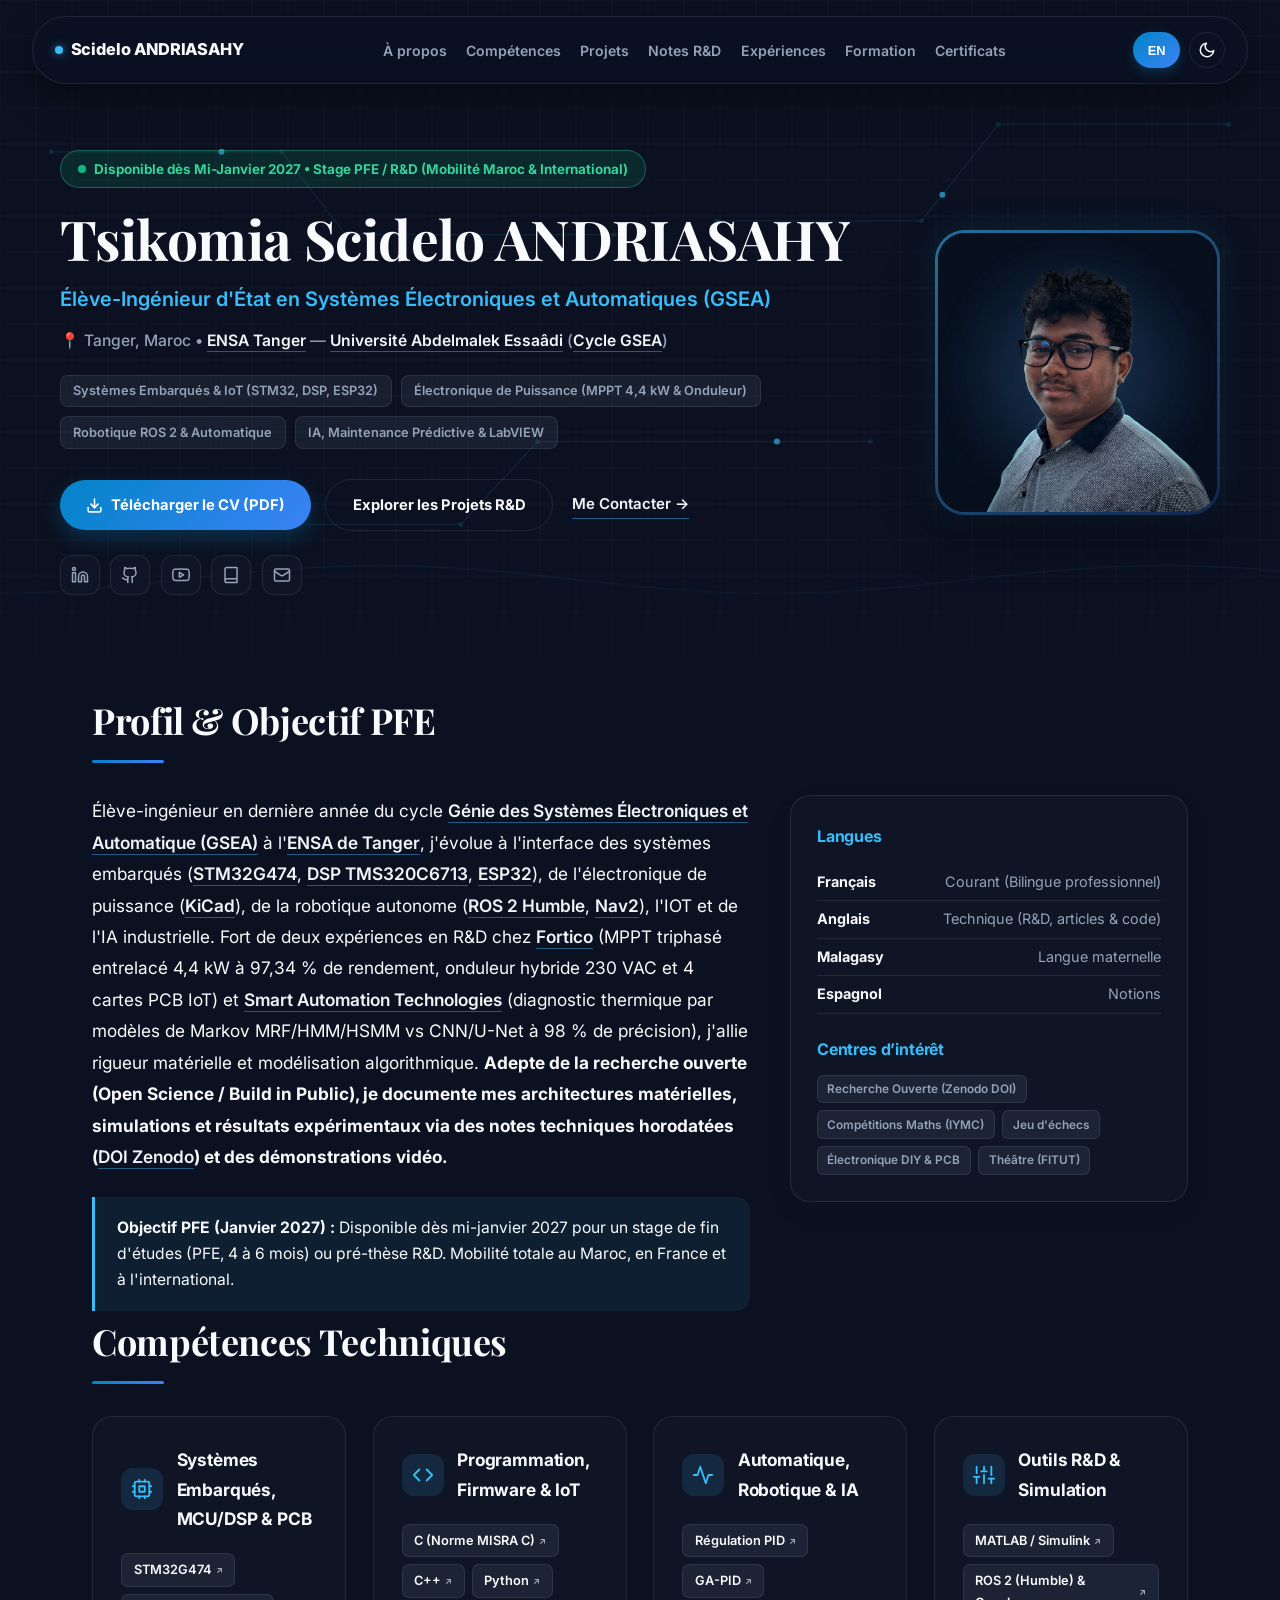
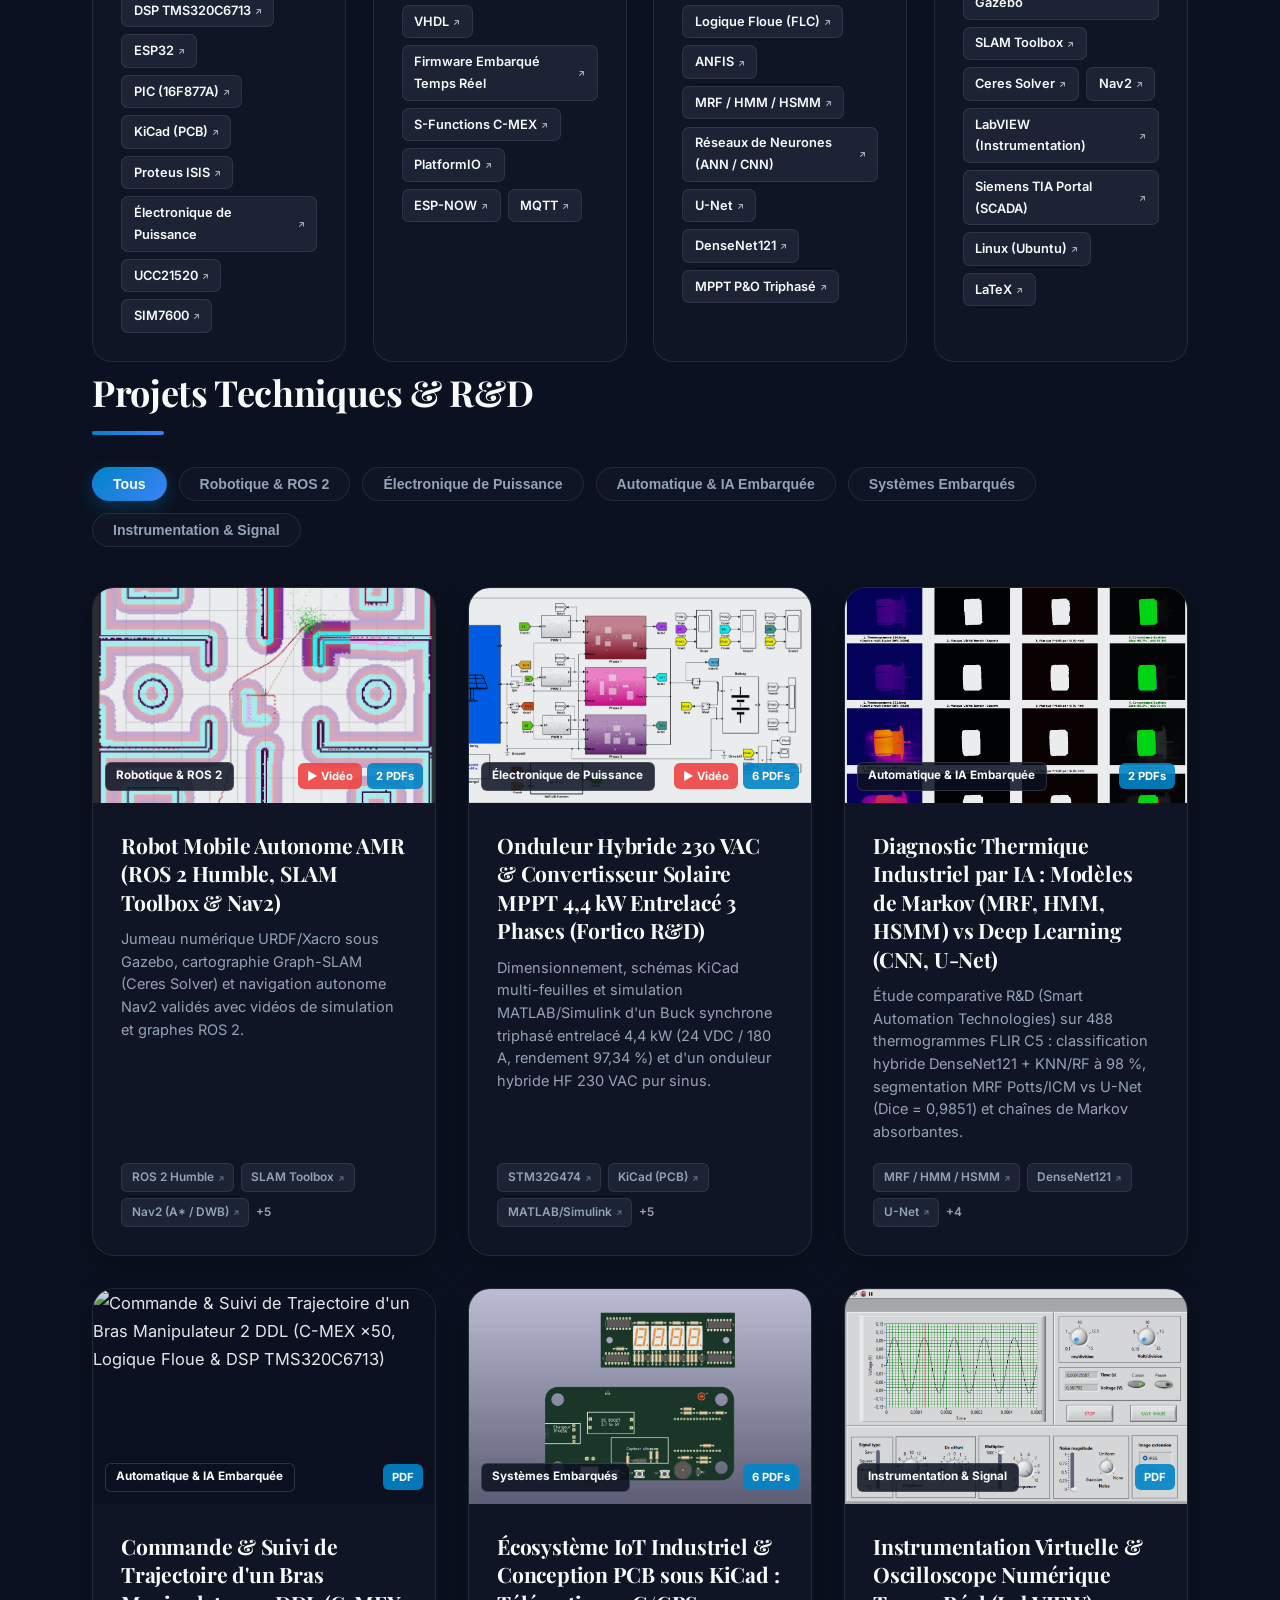
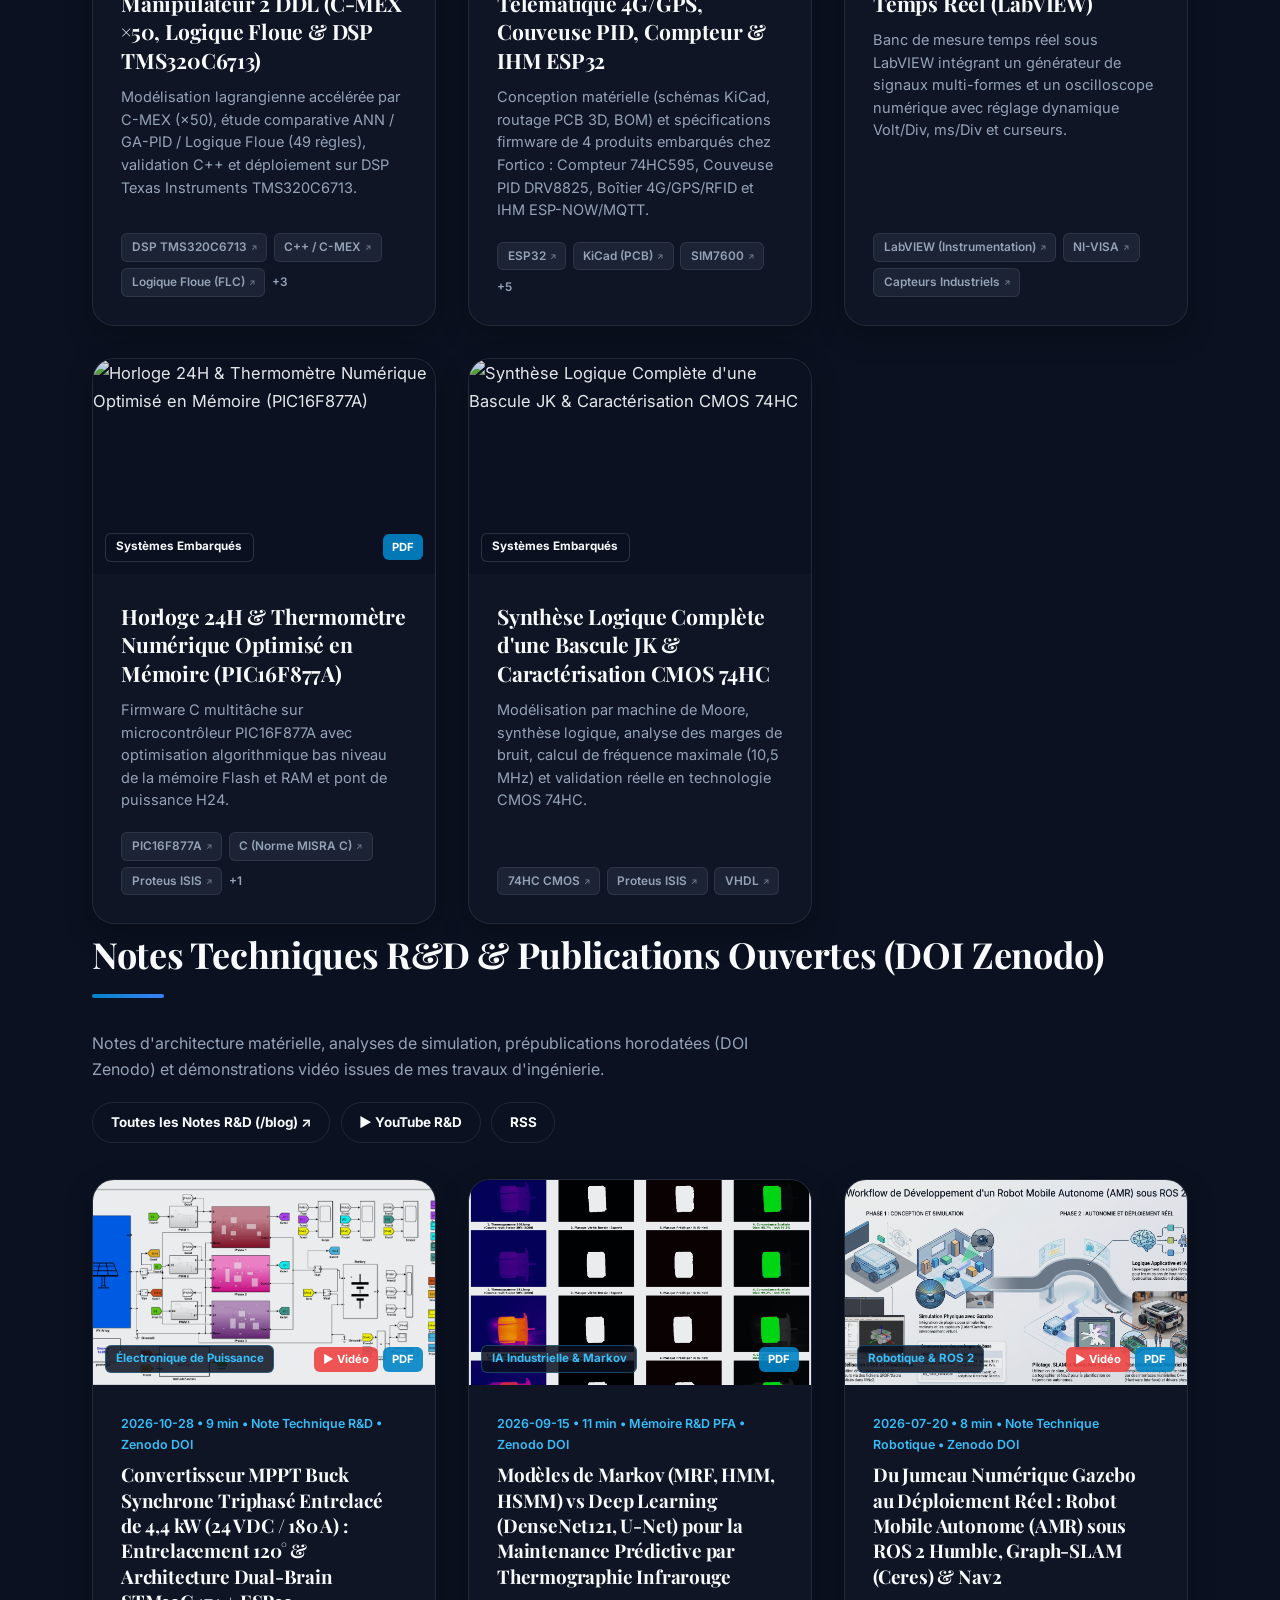
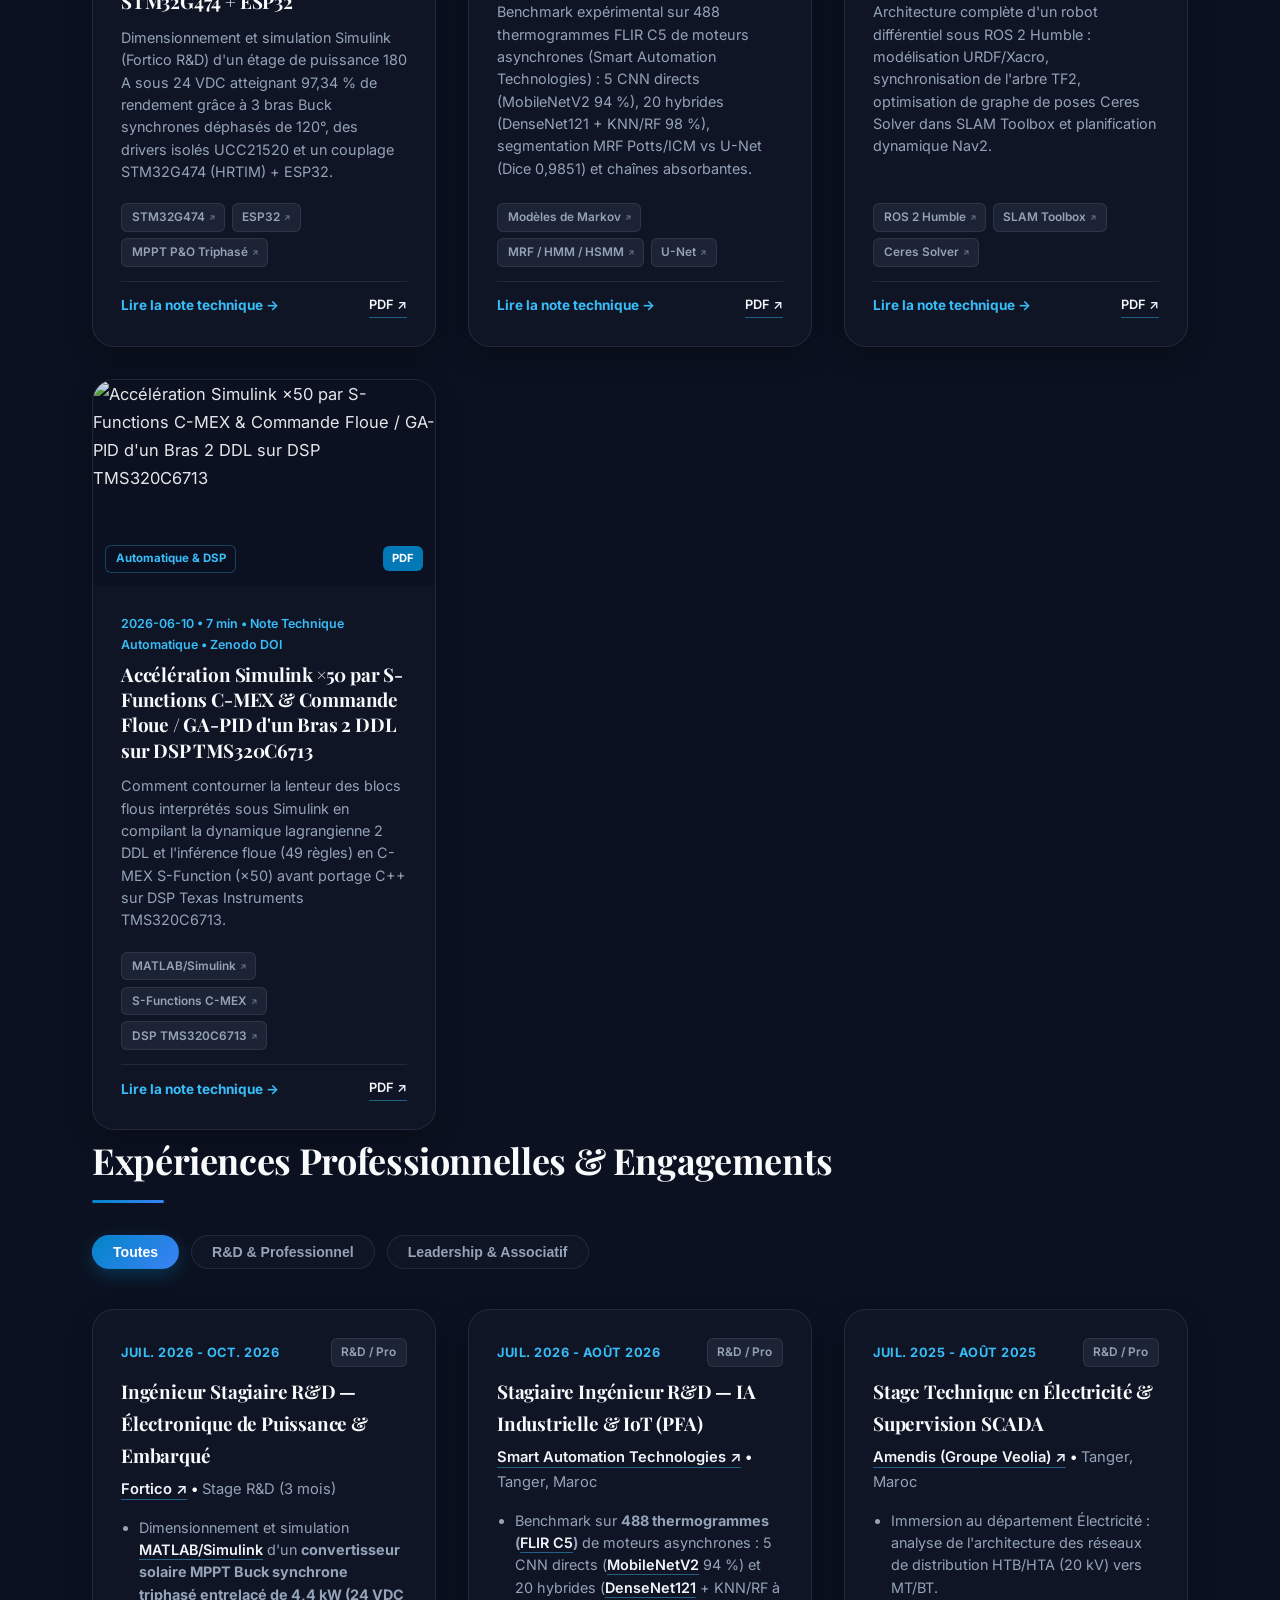
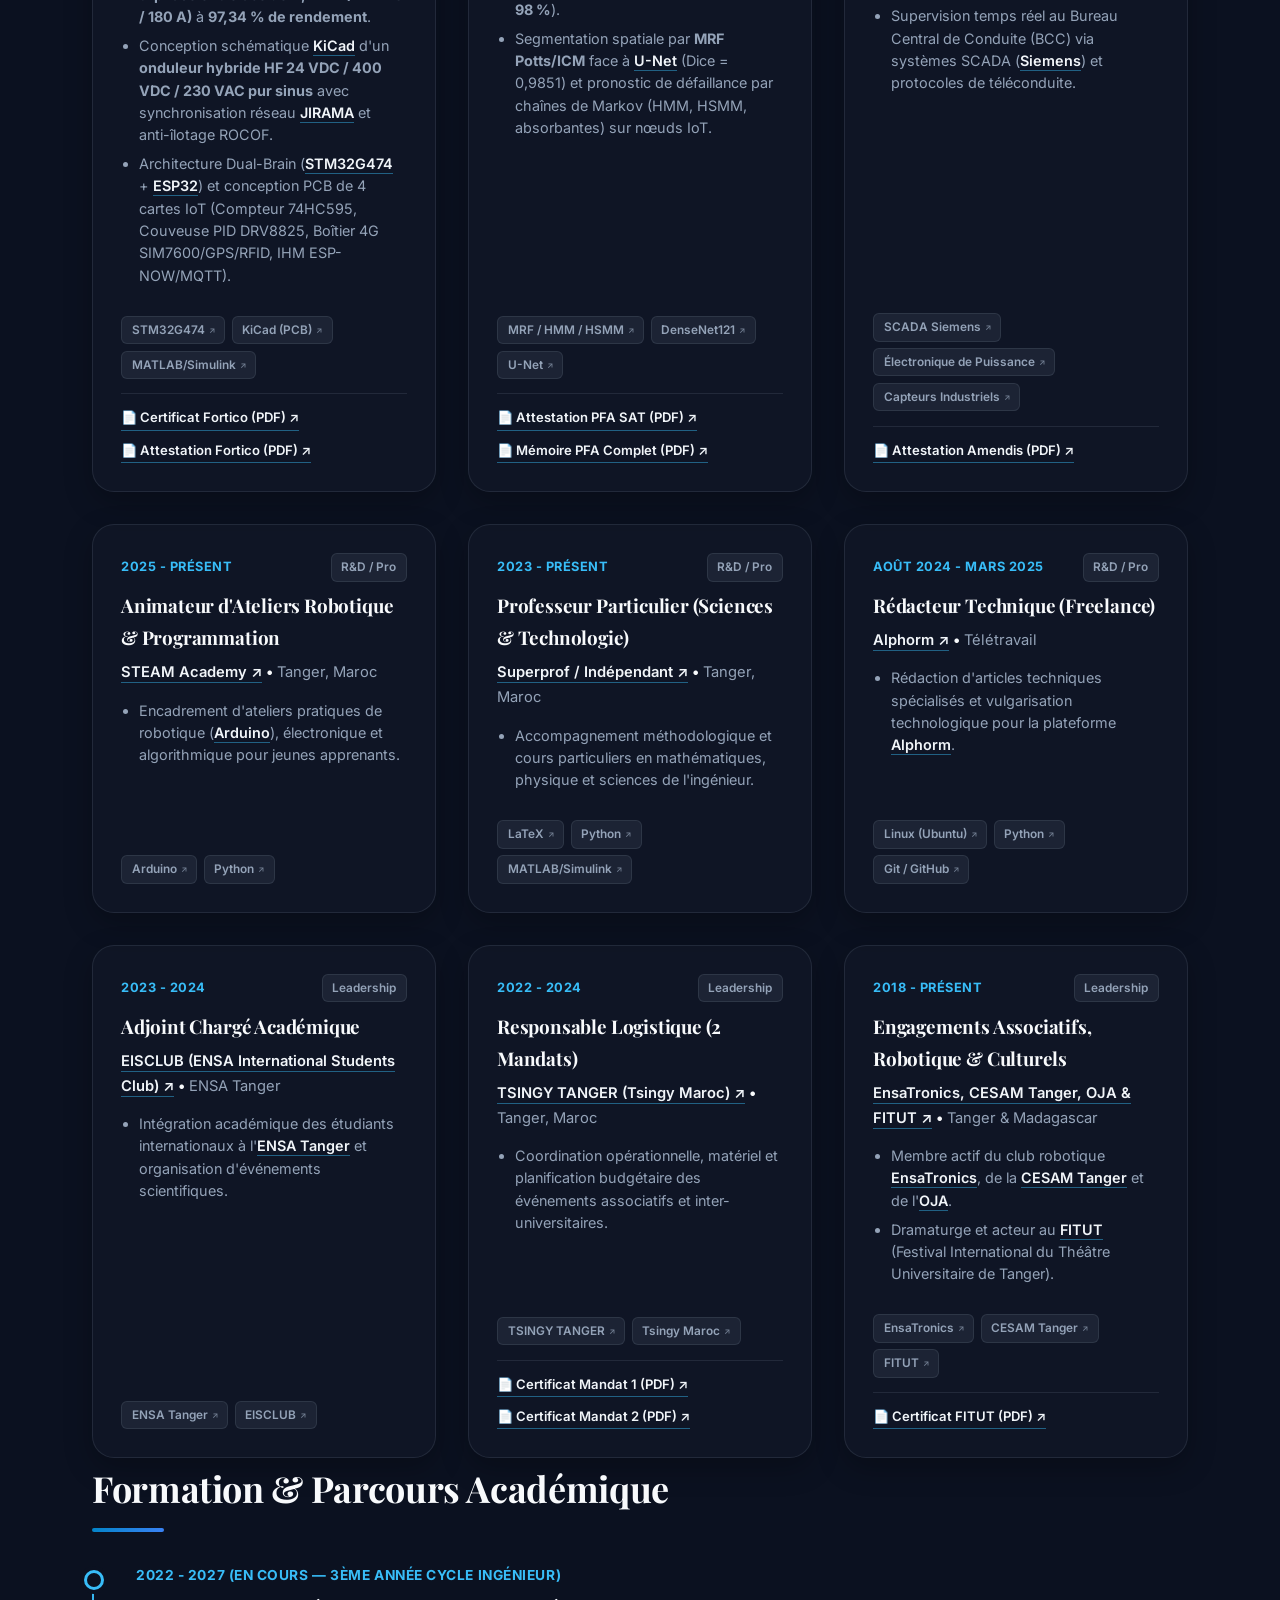
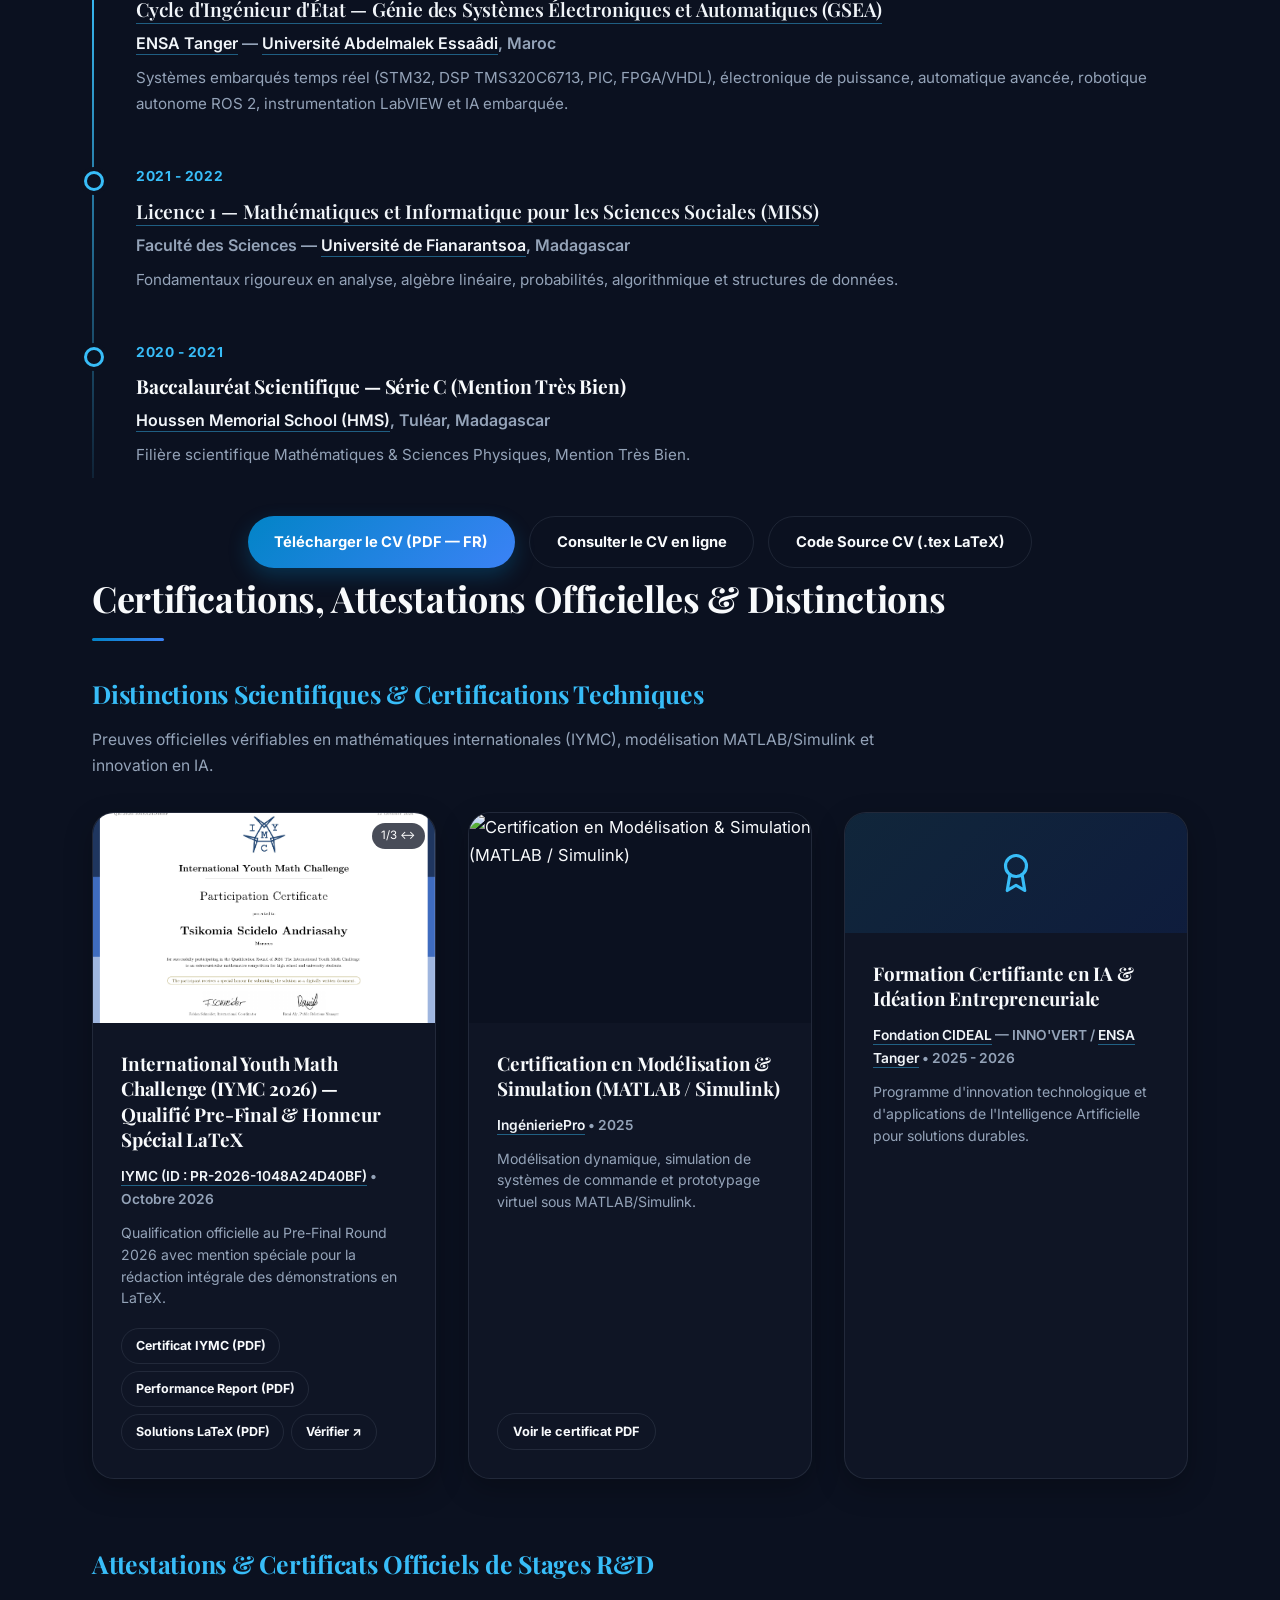
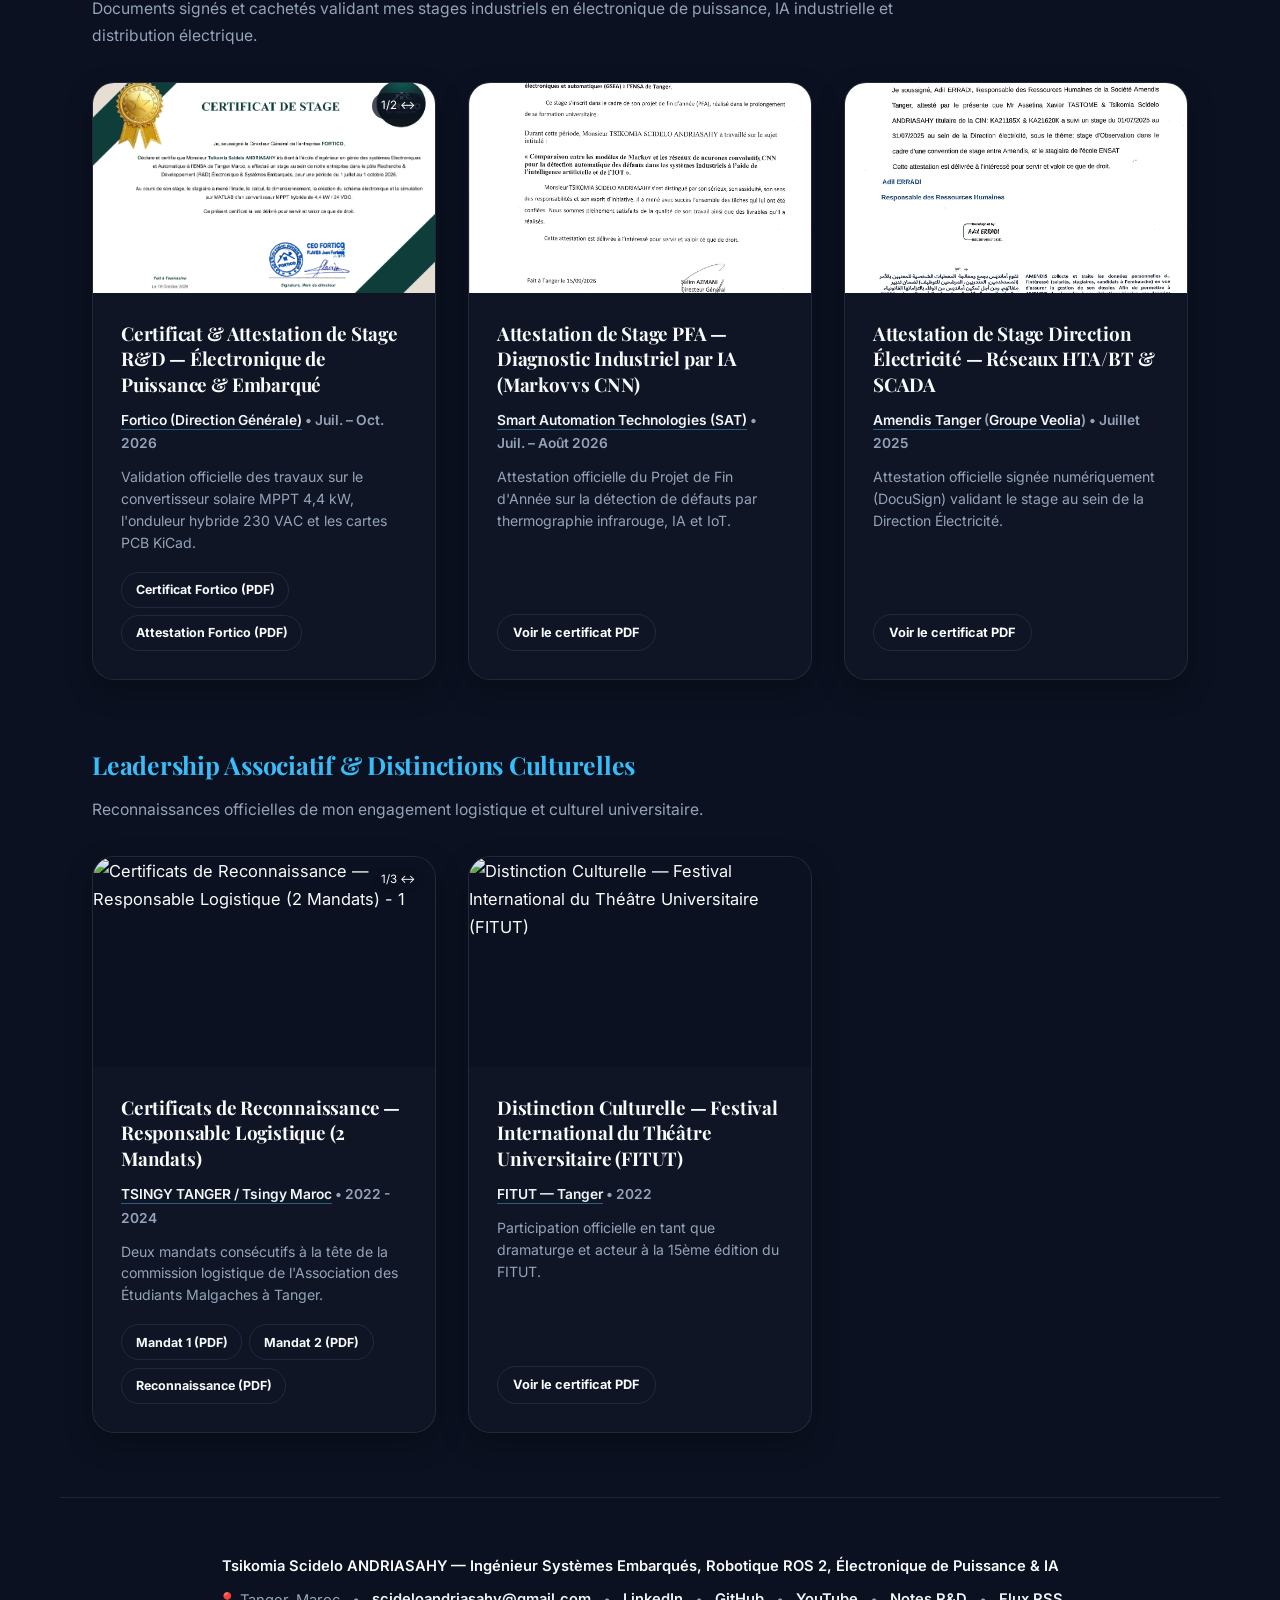
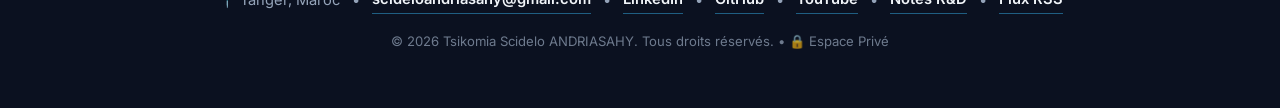
==== index.html @ e8873f8b "feat(analytics): integrate cookie-free Cloudflare Web Analytics on portfolio and /blog" ====
<!DOCTYPE html>
<html lang="fr" data-theme="dark">
<head>
    <meta charset="UTF-8">
    <meta name="viewport" content="width=device-width, initial-scale=1.0">
    <title>Tsikomia Scidelo ANDRIASAHY | Ingénieur Systèmes Embarqués, Robotique ROS 2 &amp; Électronique de Puissance</title>
    <meta name="description" content="Portfolio R&amp;D de Tsikomia Scidelo ANDRIASAHY, élève-ingénieur d'État GSEA (ENSA Tanger). Systèmes embarqués (STM32G474, DSP TMS320C6713, ESP32), convertisseur MPPT 4,4 kW &amp; onduleur hybride, robotique ROS 2 Humble, diagnostic thermique IA (Markov vs CNN) et conception PCB KiCad.">
    <meta name="author" content="Tsikomia Scidelo ANDRIASAHY">
    <meta name="robots" content="index, follow">
    <meta name="google-site-verification" content="4Z_cfuRWyp6oYU6obg6lGoiMHIKpEBH8_JR8VhZO7j8" />
    <link rel="canonical" href="https://scidelo-andriasahy.github.io/">
    <link rel="alternate" type="application/rss+xml" title="Tsikomia Scidelo ANDRIASAHY — Notes Techniques R&amp;D (RSS)" href="https://scidelo-andriasahy.github.io/feed.xml">

    <!-- Open Graph / LinkedIn -->
    <meta property="og:type" content="website">
    <meta property="og:url" content="https://scidelo-andriasahy.github.io/">
    <meta property="og:title" content="Tsikomia Scidelo ANDRIASAHY | Embedded Systems, ROS 2 Robotics &amp; Power Electronics">
    <meta property="og:description" content="State Engineering Student (ENSA Tangier — GSEA): STM32/DSP/ESP32, 4.4 kW MPPT &amp; Hybrid Inverter, ROS 2 Humble AMR, Thermal AI (Markov vs. CNN), and Open Science Technical Notes.">
    <meta property="og:image" content="https://scidelo-andriasahy.github.io/assets/images/portrait_studio_dark.png">

    <!-- Google Fonts -->
    <link rel="preconnect" href="https://fonts.googleapis.com">
    <link rel="preconnect" href="https://fonts.gstatic.com" crossorigin>
    <link href="https://fonts.googleapis.com/css2?family=Fira+Code:wght@400;500&family=Inter:wght@400;500;600;700;800&family=Playfair+Display:wght@700;800&display=swap" rel="stylesheet">

    <link rel="stylesheet" href="styles/main.css">

    <script type="application/ld+json">
    {
      "@context": "https://schema.org",
      "@type": "Person",
      "name": "Tsikomia Scidelo ANDRIASAHY",
      "jobTitle": "Ingénieur Systèmes Embarqués, Robotique ROS 2 & Électronique de Puissance",
      "url": "https://scidelo-andriasahy.github.io/",
      "image": "https://scidelo-andriasahy.github.io/assets/images/portrait_studio_dark.png",
      "email": "mailto:scideloandriasahy@gmail.com",
      "sameAs": [
        "https://www.linkedin.com/in/scidelo",
        "https://github.com/scidelo-andriasahy",
        "https://www.youtube.com/@ScideloEngineering"
      ]
    }
    </script>
</head>
<body>
    <header>
        <div class="container">
            <nav>
                <a href="#" class="logo"><span class="logo-dot"></span>Scidelo ANDRIASAHY</a>
                <ul class="nav-links">
                    <li><a href="#about" id="nav-about">À propos</a></li>
                    <li><a href="#skills" id="nav-skills">Compétences</a></li>
                    <li><a href="#projects" id="nav-projects">Projets</a></li>
                    <li><a href="#blog" id="nav-blog">Notes R&amp;D</a></li>
                    <li><a href="#experience" id="nav-experience">Expériences</a></li>
                    <li><a href="#cv" id="nav-cv">Formation</a></li>
                    <li><a href="#certificates" id="nav-certificates">Certificats</a></li>
                </ul>
                <div class="nav-actions">
                    <button id="lang-toggle" class="lang-toggle" aria-label="Switch language">EN</button>
                    <button id="theme-toggle" class="theme-toggle" aria-label="Toggle theme">
                        <svg width="18" height="18" viewBox="0 0 24 24" fill="none" stroke="currentColor" stroke-width="2" stroke-linecap="round" stroke-linejoin="round"><path d="M21 12.79A9 9 0 1 1 11.21 3 7 7 0 0 0 21 12.79z"></path></svg>
                    </button>
                    <button id="mobile-menu-btn" class="mobile-menu-btn" aria-label="Toggle menu" style="display: none;">
                        <svg width="20" height="20" viewBox="0 0 24 24" fill="none" stroke="currentColor" stroke-width="2" stroke-linecap="round" stroke-linejoin="round"><line x1="3" y1="12" x2="21" y2="12"/><line x1="3" y1="6" x2="21" y2="6"/><line x1="3" y1="18" x2="21" y2="18"/></svg>
                    </button>
                </div>
            </nav>
        </div>
    </header>

    <main>
        <!-- Hero avec animation vectorielle légère (Grille PCB + Traces Cyan + Onde PWM) fondue vers #0B1120 -->
        <div class="hero-wrapper">
            <canvas id="hero-canvas" aria-hidden="true"></canvas>
            <section id="hero" class="container hero fade-in visible">
                <div class="hero-content" id="hero-content"></div>
                <div class="hero-image" id="hero-image">
                    <img src="assets/images/portrait_studio_dark.png" alt="Tsikomia Scidelo ANDRIASAHY — Portrait Studio">
                </div>
            </section>
        </div>

        <section id="about" class="container fade-in visible">
            <h2 class="section-title">Profil &amp; Objectif PFE</h2>
            <div id="about-text"></div>
        </section>

        <section id="skills" class="container fade-in visible">
            <h2 class="section-title">Compétences Techniques</h2>
            <div class="skills-grid" id="skills-grid"></div>
        </section>

        <section id="projects" class="container fade-in visible">
            <h2 class="section-title">Projets Techniques &amp; R&amp;D</h2>
            <div class="filter-bar" id="category-filters"></div>
            <div class="grid" id="projects-grid"></div>
        </section>

        <section id="blog" class="container fade-in visible">
            <h2 class="section-title">Notes Techniques R&amp;D &amp; Publications Ouvertes (DOI Zenodo)</h2>
            <div id="blog-intro"></div>
            <div class="grid" id="blog-grid"></div>
        </section>

        <section id="experience" class="container fade-in visible">
            <h2 class="section-title">Expériences Professionnelles &amp; Engagements</h2>
            <div class="filter-bar" id="experience-filters"></div>
            <div class="grid" id="experience-timeline"></div>
        </section>

        <section id="cv" class="container fade-in visible">
            <h2 class="section-title">Formation &amp; Parcours Académique</h2>
            <div class="timeline" id="education-timeline"></div>
            <div style="margin-top: 2.75rem; text-align: center; display: flex; justify-content: center; gap: 0.9rem; flex-wrap: wrap;">
                <a href="assets/pdfs/CV_ANDRIASAHY_Tsikomia_Scidelo.pdf" class="btn" download id="download-cv-btn">Télécharger le CV (PDF — FR)</a>
                <a href="assets/pdfs/CV_ANDRIASAHY_Tsikomia_Scidelo.pdf" class="btn btn-outline" target="_blank" id="view-cv-btn">Consulter le CV en ligne</a>
                <a href="assets/pdfs/CV_ANDRIASAHY_Tsikomia_Scidelo.tex" class="btn btn-outline" download id="download-tex-btn">Code Source CV (.tex LaTeX)</a>
            </div>
        </section>

        <section id="certificates" class="container fade-in visible">
            <h2 class="section-title">Certifications, Attestations Officielles &amp; Distinctions</h2>
            <div id="certificates-content"></div>
        </section>
    </main>

    <footer id="site-footer" class="container" style="padding: 3.5rem 2rem; border-top: 1px solid var(--border-color); text-align: center; color: var(--text-muted); font-size: 0.92rem;"></footer>

    <div id="project-modal" class="modal" style="display:none; position: fixed; inset:0; z-index: 2000;">
        <div id="modal-scroll-area" style="position: absolute; inset:0; background: rgba(0,0,0,0.82); backdrop-filter: blur(6px); overflow-y: auto; padding: 2rem; cursor: pointer;">
            <div class="modal-content container" style="background: var(--bg-color); border-radius: 20px; padding: 3rem; margin-top: 4vh; margin-bottom: 4vh; min-height: 80vh; position: relative; cursor: default; border: 1px solid var(--border-color);">
                <div id="modal-body"></div>
            </div>
        </div>
        <button id="close-modal" class="close-modal-fixed" aria-label="Fermer">&times;</button>
    </div>

    <button id="back-to-top" class="back-to-top" aria-label="Retour en haut">
        <svg width="22" height="22" viewBox="0 0 24 24" fill="none" stroke="currentColor" stroke-width="2" stroke-linecap="round" stroke-linejoin="round"><path d="m18 15-6-6-6 6"/></svg>
    </button>

    <div id="lightbox" class="lightbox" style="display:none;">
        <span class="close-lightbox">&times;</span>
        <button id="lightbox-prev" class="lightbox-nav" style="display:none;">&#10094;</button>
        <button id="lightbox-next" class="lightbox-nav" style="display:none;">&#10095;</button>
        <div style="position: absolute; bottom: 2rem; display: flex; justify-content: center; width: 100%; z-index: 10001;" id="lightbox-actions"></div>
        <img id="lightbox-img" src="" alt="Aperçu agrandi">
    </div>

    <script src="data/content.js"></script>
    <script src="scripts/app.js"></script>
    <!-- Cloudflare Web Analytics --><script type='module' src='https://static.cloudflareinsights.com/beacon.min.js' data-cf-beacon='{"token": "c7e51db804874defb2791c7cca849aa8"}'></script><!-- End Cloudflare Web Analytics -->
</body>
</html>
---- styles/main.css ----
:root {
    --bg-color: #f8fafc;
    --surface-bg: #ffffff;
    --text-color: #0f172a;
    --text-muted: #475569;
    --accent-color: #0284c7;
    --accent-cyan: #0ea5e9;
    --accent-gradient: linear-gradient(135deg, #0284c7 0%, #2563eb 100%);
    --border-color: rgba(15, 23, 42, 0.09);
    --card-bg: rgba(255, 255, 255, 0.88);
    --nav-bg: rgba(248, 250, 252, 0.88);
    --transition: all 0.3s cubic-bezier(0.16, 1, 0.3, 1);
}

[data-theme="dark"] {
    --bg-color: #0B1120;
    --surface-bg: #111827;
    --text-color: #f8fafc;
    --text-muted: #94a3b8;
    --accent-color: #38bdf8;
    --accent-cyan: #38bdf8;
    --accent-gradient: linear-gradient(135deg, #0284c7 0%, #3b82f6 100%);
    --border-color: rgba(148, 163, 184, 0.14);
    --card-bg: rgba(17, 24, 39, 0.78);
    --nav-bg: rgba(11, 17, 32, 0.86);
}

* {
    margin: 0;
    padding: 0;
    box-sizing: border-box;
}

html {
    scroll-behavior: smooth;
}

body {
    font-family: 'Inter', system-ui, -apple-system, sans-serif;
    background-color: var(--bg-color);
    color: var(--text-color);
    line-height: 1.7;
    font-size: 1.03rem;
    transition: background-color 0.4s ease, color 0.4s ease;
    overflow-x: hidden;
    position: relative;
    min-height: 100vh;
}

h1, h2, h3, h4 {
    font-family: 'Playfair Display', serif;
    font-weight: 700;
    letter-spacing: -0.01em;
}

.container {
    max-width: 1160px;
    margin: 0 auto;
    padding: 0 2rem;
}

/* Header & Nav (Floating Pill — Zero Text Collision & Zero Right Clipping) */
header {
    position: fixed;
    top: 1rem;
    left: 50%;
    transform: translateX(-50%);
    width: min(95%, 1220px);
    z-index: 1000;
    background-color: var(--nav-bg);
    backdrop-filter: blur(16px) saturate(180%);
    -webkit-backdrop-filter: blur(16px) saturate(180%);
    border: 1px solid var(--border-color);
    border-radius: 50px;
    box-shadow: 0 10px 30px rgba(0, 0, 0, 0.06);
    transition: var(--transition);
}

[data-theme="dark"] header {
    box-shadow: 0 15px 35px rgba(0, 0, 0, 0.4);
}

header .container {
    max-width: none;
    padding: 0;
    width: 100%;
}

nav {
    display: flex;
    justify-content: space-between;
    align-items: center;
    gap: 1.5rem;
    height: 66px;
    padding: 0 1.4rem;
}

.logo {
    font-size: 1.02rem;
    font-weight: 800;
    color: var(--text-color);
    text-decoration: none;
    letter-spacing: -0.01em;
    white-space: nowrap;
    flex-shrink: 0;
    margin-right: 0.75rem;
    display: inline-flex;
    align-items: center;
    gap: 0.45rem;
}

.logo-dot {
    width: 8px;
    height: 8px;
    border-radius: 50%;
    background: var(--accent-cyan);
    box-shadow: 0 0 10px rgba(56, 189, 248, 0.7);
    flex-shrink: 0;
}

.nav-links {
    display: flex;
    align-items: center;
    gap: 1.2rem;
    list-style: none;
    margin: 0;
    flex-shrink: 1;
}

.nav-links a {
    text-decoration: none;
    color: var(--text-muted);
    font-weight: 600;
    font-size: 0.88rem;
    position: relative;
    transition: var(--transition);
    padding: 0.4rem 0;
    white-space: nowrap;
}

.nav-links a::after {
    content: '';
    position: absolute;
    bottom: 0;
    left: 0;
    width: 0;
    height: 2px;
    background: var(--accent-cyan);
    transition: var(--transition);
    border-radius: 2px;
}

.nav-links a:hover {
    color: var(--text-color);
}

.nav-links a:hover::after {
    width: 100%;
}

.nav-actions {
    display: flex;
    align-items: center;
    gap: 0.55rem;
    flex-shrink: 0;
}

.lang-toggle {
    background: var(--accent-gradient);
    border: none;
    padding: 0.35rem 0.9rem;
    border-radius: 50px;
    cursor: pointer;
    color: white;
    font-weight: 800;
    font-size: 0.8rem;
    transition: var(--transition);
    height: 36px;
    display: flex;
    align-items: center;
    justify-content: center;
    box-shadow: 0 4px 12px rgba(2, 132, 199, 0.28);
}

.lang-toggle:hover {
    transform: translateY(-2px);
    box-shadow: 0 6px 18px rgba(56, 189, 248, 0.4);
}

.theme-toggle {
    background: transparent;
    border: 1px solid var(--border-color);
    cursor: pointer;
    color: var(--text-color);
    width: 36px;
    height: 36px;
    border-radius: 50%;
    display: flex;
    align-items: center;
    justify-content: center;
    transition: var(--transition);
}

.theme-toggle:hover {
    transform: rotate(15deg) scale(1.08);
    border-color: var(--accent-cyan);
    color: var(--accent-cyan);
}

/* Hero Wrapper with Featherweight PCB / Signal Canvas (Strictly scoped to Hero & Fading to #0B1120) */
.hero-wrapper {
    position: relative;
    width: 100%;
    overflow: hidden;
}

#hero-canvas {
    position: absolute;
    inset: 0;
    width: 100%;
    height: 100%;
    pointer-events: none;
    z-index: 0;
}

.hero-wrapper::after {
    content: '';
    position: absolute;
    left: 0;
    right: 0;
    bottom: 0;
    height: 150px;
    background: linear-gradient(to bottom, transparent 0%, var(--bg-color) 100%);
    pointer-events: none;
    z-index: 1;
}

@media (prefers-reduced-motion: reduce) {
    #hero-canvas {
        display: none !important;
    }
}

/* Hero Section */
.hero {
    position: relative;
    z-index: 2;
    padding: 150px 0 95px;
    display: flex;
    align-items: center;
    gap: 3.5rem;
}

.hero-content {
    flex: 1.35;
}

.hero-image {
    width: 285px;
    height: 285px;
    border-radius: 30px;
    background: linear-gradient(145deg, rgba(56, 189, 248, 0.55), rgba(37, 99, 235, 0.25));
    padding: 3px;
    box-shadow: 0 24px 48px rgba(0, 0, 0, 0.35), 0 0 36px rgba(56, 189, 248, 0.12);
    flex-shrink: 0;
}

.hero-image img {
    width: 100%;
    height: 100%;
    object-fit: cover;
    object-position: top center;
    border-radius: 27px;
    cursor: zoom-in;
    display: block;
    background: #0B1120;
    transition: var(--transition);
}

.hero-image img:hover {
    transform: scale(1.025);
}

.availability-pill {
    display: inline-flex;
    align-items: center;
    gap: 0.5rem;
    padding: 0.42rem 1.05rem;
    margin-bottom: 1.25rem;
    border-radius: 50px;
    font-size: 0.84rem;
    font-weight: 700;
    background: rgba(16, 185, 129, 0.12);
    color: #059669;
    border: 1px solid rgba(16, 185, 129, 0.35);
}

[data-theme="dark"] .availability-pill {
    background: rgba(16, 185, 129, 0.14);
    color: #34d399;
    border-color: rgba(52, 211, 153, 0.35);
}

.hero h1 {
    font-size: clamp(2.25rem, 4.3vw, 3.45rem);
    line-height: 1.12;
    margin-bottom: 0.75rem;
}

.hero .tagline {
    font-size: 1.25rem;
    color: var(--accent-cyan);
    margin-bottom: 0.75rem;
    font-weight: 600;
    font-family: 'Inter', sans-serif;
}

.hero-meta {
    color: var(--text-muted);
    font-size: 0.98rem;
    font-weight: 500;
    margin-bottom: 1.25rem;
}

.hero-domains {
    display: flex;
    flex-wrap: wrap;
    gap: 0.55rem;
    margin-bottom: 1.9rem;
}

.domain-chip {
    font-size: 0.8rem;
    font-weight: 600;
    color: var(--text-muted);
    padding: 0.28rem 0.78rem;
    border-radius: 8px;
    background: rgba(148, 163, 184, 0.1);
    border: 1px solid var(--border-color);
}

.hero-cta-row {
    display: flex;
    align-items: center;
    gap: 0.9rem;
    flex-wrap: wrap;
    margin-bottom: 1.5rem;
}

.hero-socials {
    display: flex;
    align-items: center;
    gap: 0.65rem;
    flex-wrap: wrap;
}

.social-icon-btn {
    width: 40px;
    height: 40px;
    border-radius: 12px;
    border: 1px solid var(--border-color);
    background: var(--card-bg);
    color: var(--text-muted);
    display: inline-flex;
    align-items: center;
    justify-content: center;
    text-decoration: none;
    transition: var(--transition);
}

.social-icon-btn:hover {
    color: var(--accent-cyan);
    border-color: var(--accent-cyan);
    transform: translateY(-2px);
    box-shadow: 0 6px 16px rgba(56, 189, 248, 0.18);
}

/* Badges & Subtle Tags (Clean, Low Visual Noise) */
.badge {
    padding: 0.3rem 0.8rem;
    background: rgba(148, 163, 184, 0.1);
    border: 1px solid var(--border-color);
    border-radius: 8px;
    font-size: 0.78rem;
    color: var(--text-muted);
    font-weight: 600;
    transition: var(--transition);
}

.badge:hover {
    border-color: var(--accent-cyan);
    color: var(--accent-cyan);
}

/* About Section Layout */
.about-grid {
    display: grid;
    grid-template-columns: 1.65fr 1fr;
    gap: 2.5rem;
    align-items: start;
}

.pfe-callout {
    background: rgba(56, 189, 248, 0.08);
    border-left: 3px solid var(--accent-cyan);
    padding: 1.15rem 1.4rem;
    border-radius: 0 14px 14px 0;
    font-size: 0.98rem;
    color: var(--text-color);
    line-height: 1.65;
}

.about-side-card {
    background: var(--card-bg);
    border: 1px solid var(--border-color);
    border-radius: 20px;
    padding: 1.65rem;
    box-shadow: 0 10px 30px rgba(0, 0, 0, 0.04);
}

/* Technical Skills Grid */
.skills-grid {
    display: grid;
    grid-template-columns: repeat(auto-fit, minmax(250px, 1fr));
    gap: 1.65rem;
}

.skill-card {
    background: var(--card-bg);
    border: 1px solid var(--border-color);
    border-radius: 20px;
    padding: 1.75rem;
    transition: var(--transition);
}

.skill-card:hover {
    transform: translateY(-4px);
    border-color: rgba(56, 189, 248, 0.35);
}

.skill-card-header {
    display: flex;
    align-items: center;
    gap: 0.85rem;
    margin-bottom: 1.25rem;
}

.skill-card-header h3 {
    font-size: 1.08rem;
    font-family: 'Inter', sans-serif;
    font-weight: 700;
}

.skill-icon {
    width: 42px;
    height: 42px;
    border-radius: 12px;
    background: rgba(56, 189, 248, 0.12);
    color: var(--accent-cyan);
    display: flex;
    align-items: center;
    justify-content: center;
    flex-shrink: 0;
}

.skill-tags {
    display: flex;
    flex-wrap: wrap;
    gap: 0.45rem;
}

.skill-pill {
    padding: 0.3rem 0.72rem;
    border-radius: 7px;
    font-size: 0.8rem;
    font-weight: 600;
    background: rgba(148, 163, 184, 0.1);
    color: var(--text-color);
    border: 1px solid var(--border-color);
    transition: var(--transition);
}

.skill-pill:hover {
    background: rgba(56, 189, 248, 0.12);
    border-color: var(--accent-cyan);
    color: var(--accent-cyan);
}

/* Filter Bar */
.filter-bar {
    display: flex;
    gap: 0.75rem;
    margin-bottom: 2.5rem;
    flex-wrap: wrap;
}

.filter-btn {
    background: var(--card-bg);
    border: 1px solid var(--border-color);
    padding: 0.5rem 1.25rem;
    border-radius: 50px;
    cursor: pointer;
    color: var(--text-muted);
    font-weight: 600;
    font-size: 0.88rem;
    transition: var(--transition);
}

.filter-btn:hover {
    border-color: var(--accent-cyan);
    color: var(--text-color);
}

.filter-btn.active {
    background: var(--accent-gradient);
    color: white;
    border-color: transparent;
    box-shadow: 0 6px 18px rgba(2, 132, 199, 0.3);
}

/* Sections */
section {
    padding: 85px 0;
}

.section-title {
    font-size: 2.25rem;
    margin-bottom: 2.75rem;
    position: relative;
    display: inline-block;
}

.section-title::after {
    content: '';
    position: absolute;
    bottom: -12px;
    left: 0;
    width: 72px;
    height: 3.5px;
    background: var(--accent-gradient);
    border-radius: 2px;
}

/* Grid & Cards */
.grid {
    display: grid;
    grid-template-columns: repeat(auto-fill, minmax(330px, 1fr));
    gap: 2rem;
}

.card {
    background: var(--card-bg);
    border: 1px solid var(--border-color);
    border-radius: 22px;
    overflow: hidden;
    transition: var(--transition);
    cursor: pointer;
    display: flex;
    flex-direction: column;
    box-shadow: 0 8px 24px rgba(0, 0, 0, 0.04);
}

.card:hover {
    transform: translateY(-6px);
    box-shadow: 0 22px 44px rgba(0, 0, 0, 0.14);
    border-color: rgba(56, 189, 248, 0.35);
}

.card:hover img {
    transform: scale(1.03);
}

[data-theme="dark"] .card {
    box-shadow: 0 10px 28px rgba(0, 0, 0, 0.25);
}

[data-theme="dark"] .card:hover {
    box-shadow: 0 24px 48px rgba(0, 0, 0, 0.45);
    border-color: rgba(56, 189, 248, 0.38);
}

.card-content {
    padding: 1.75rem;
    flex: 1;
}

.card-title {
    font-size: 1.32rem;
    margin-bottom: 0.75rem;
    line-height: 1.35;
}

.tag {
    font-size: 0.74rem;
    color: var(--text-muted);
    background: rgba(148, 163, 184, 0.1);
    border: 1px solid var(--border-color);
    padding: 0.2rem 0.6rem;
    border-radius: 6px;
    font-weight: 600;
    transition: var(--transition);
}

.tag:hover {
    color: var(--accent-cyan);
    border-color: var(--accent-cyan);
    background: rgba(56, 189, 248, 0.1);
}

/* Gallery Figure Captions */
.gallery-figure {
    background: var(--surface-bg);
    border: 1px solid var(--border-color);
    border-radius: 14px;
    overflow: hidden;
    display: flex;
    flex-direction: column;
}

.gallery-figure img {
    width: 100%;
    height: 185px;
    object-fit: cover;
    background: #0B1120;
    cursor: zoom-in;
}

.gallery-caption {
    padding: 0.65rem 0.85rem;
    font-size: 0.8rem;
    color: var(--text-muted);
    line-height: 1.4;
    border-top: 1px solid var(--border-color);
}

/* Timeline */
.timeline {
    position: relative;
    padding-left: 2.75rem;
}

.timeline::before {
    content: '';
    position: absolute;
    left: 0;
    top: 10px;
    height: 100%;
    width: 2px;
    background: linear-gradient(to bottom, var(--accent-cyan), rgba(56, 189, 248, 0.1));
}

.timeline-item {
    position: relative;
    margin-bottom: 3rem;
}

.timeline-item::after {
    content: '';
    position: absolute;
    left: -3.28rem;
    top: 6px;
    width: 14px;
    height: 14px;
    border-radius: 50%;
    background: var(--bg-color);
    border: 3.5px solid var(--accent-cyan);
    box-shadow: 0 0 0 4px var(--bg-color);
}

.timeline-date {
    font-size: 0.86rem;
    color: var(--accent-cyan);
    font-weight: 700;
    margin-bottom: 0.4rem;
    letter-spacing: 0.04em;
    text-transform: uppercase;
}

/* Utilities & Buttons */
.fade-in {
    opacity: 1;
    transform: translateY(0);
    transition: opacity 0.6s ease, transform 0.6s ease;
}

.btn {
    display: inline-flex;
    align-items: center;
    gap: 0.45rem;
    padding: 0.78rem 1.65rem;
    background: var(--accent-gradient);
    color: white;
    text-decoration: none;
    border-radius: 50px;
    font-weight: 700;
    font-size: 0.92rem;
    transition: var(--transition);
    border: none;
    cursor: pointer;
    box-shadow: 0 8px 20px rgba(2, 132, 199, 0.28);
}

.btn:hover {
    transform: translateY(-2px);
    box-shadow: 0 12px 26px rgba(56, 189, 248, 0.38);
}

.btn-outline {
    background: transparent;
    color: var(--text-color);
    border: 1.5px solid var(--border-color);
    box-shadow: none;
}

.btn-outline:hover {
    border-color: var(--accent-cyan);
    color: var(--accent-cyan);
    background: rgba(56, 189, 248, 0.06);
    box-shadow: none;
}

/* Modern High-Contrast Inline Links (Crisp Light Text + Subtle Cyan Hover instead of raw blue underline) */
.highlight-link {
    color: #0f172a;
    text-decoration: none;
    border-bottom: 1.5px solid rgba(14, 165, 233, 0.55);
    padding-bottom: 1px;
    transition: color 0.2s ease, border-color 0.2s ease, background-color 0.2s ease;
    font-weight: 600;
}

.highlight-link:hover {
    color: #0284c7;
    border-bottom-color: #0284c7;
    background-color: rgba(14, 165, 233, 0.08);
    border-radius: 3px;
}

[data-theme="dark"] .highlight-link {
    color: #f1f5f9;
    border-bottom-color: rgba(56, 189, 248, 0.45);
}

[data-theme="dark"] .highlight-link:hover {
    color: #38bdf8;
    border-bottom-color: #38bdf8;
    background-color: rgba(56, 189, 248, 0.1);
}

.clickable-entity {
    cursor: pointer !important;
    transition: var(--transition) !important;
}

.clickable-entity:hover {
    transform: translateY(-1px);
    border-color: var(--accent-cyan) !important;
    background-color: rgba(56, 189, 248, 0.12) !important;
    color: var(--accent-cyan) !important;
}

/* Modal & Lightbox */
.close-modal-fixed {
    position: fixed;
    top: 1.5rem;
    right: 1.5rem;
    width: 48px;
    height: 48px;
    background: rgba(15, 23, 42, 0.8);
    backdrop-filter: blur(8px);
    border: 1px solid rgba(255, 255, 255, 0.25);
    border-radius: 50%;
    color: white;
    font-size: 2rem;
    cursor: pointer;
    display: flex;
    align-items: center;
    justify-content: center;
    line-height: 0;
    z-index: 9999;
    transition: var(--transition);
}

.close-modal-fixed:hover {
    background: var(--accent-cyan);
    color: #0B1120;
    transform: rotate(90deg) scale(1.08);
}

.lightbox {
    position: fixed;
    z-index: 9999;
    top: 0;
    left: 0;
    width: 100%;
    height: 100%;
    background: rgba(0, 0, 0, 0.92);
    display: none;
    align-items: center;
    justify-content: center;
    cursor: zoom-out;
}

.lightbox img {
    max-width: 90%;
    max-height: 85%;
    border-radius: 8px;
    box-shadow: 0 0 40px rgba(0, 0, 0, 0.5);
    cursor: default;
}

.close-lightbox {
    position: absolute;
    top: 1.5rem;
    right: 2rem;
    color: white;
    font-size: 3rem;
    cursor: pointer;
    line-height: 1;
}

.lightbox-nav {
    position: absolute;
    top: 50%;
    transform: translateY(-50%);
    background: rgba(255, 255, 255, 0.14);
    border: none;
    color: white;
    font-size: 1.85rem;
    width: 54px;
    height: 54px;
    cursor: pointer;
    border-radius: 50%;
    z-index: 10001;
    display: flex;
    align-items: center;
    justify-content: center;
    transition: var(--transition);
    backdrop-filter: blur(4px);
}

.lightbox-nav:hover {
    background: var(--accent-cyan);
    color: #0B1120;
}

#lightbox-prev { left: 1.75rem; }
#lightbox-next { right: 1.75rem; }

.back-to-top {
    position: fixed;
    bottom: 2rem;
    right: 2rem;
    width: 46px;
    height: 46px;
    border-radius: 14px;
    background: var(--accent-gradient);
    color: white;
    border: none;
    cursor: pointer;
    display: flex;
    align-items: center;
    justify-content: center;
    box-shadow: 0 8px 20px rgba(2, 132, 199, 0.3);
    z-index: 1000;
    opacity: 0;
    visibility: hidden;
    transform: translateY(16px);
    transition: var(--transition);
}

.back-to-top.visible {
    opacity: 1;
    visibility: visible;
    transform: translateY(0);
}

/* Responsive Breakpoint at 1120px so Navbar NEVER Clips or Collides on Laptops/Tablets */
@media (max-width: 1120px) {
    nav {
        padding: 0 1.2rem;
    }

    .nav-links {
        display: none;
        position: absolute;
        top: 76px;
        left: 0;
        width: 100%;
        background-color: var(--surface-bg);
        border: 1px solid var(--border-color);
        border-radius: 20px;
        flex-direction: column;
        gap: 0;
        padding: 0.75rem 0;
        text-align: center;
        box-shadow: 0 18px 36px rgba(0, 0, 0, 0.25);
        z-index: 1000;
    }

    .nav-links.active {
        display: flex;
    }

    .nav-links li {
        width: 100%;
    }

    .nav-links a {
        display: block;
        padding: 0.85rem;
        font-size: 1rem;
    }

    .mobile-menu-btn {
        display: flex !important;
        background: transparent;
        border: 1px solid var(--border-color);
        border-radius: 50%;
        color: var(--text-color);
        cursor: pointer;
        width: 36px;
        height: 36px;
        align-items: center;
        justify-content: center;
        transition: var(--transition);
    }
}

@media (max-width: 960px) {
    .container { padding: 0 1.25rem; }
    .hero { flex-direction: column-reverse; text-align: center; padding-top: 125px; gap: 2rem; }
    .hero-image { width: 220px; height: 220px; margin: 0 auto; }
    .hero-domains, .hero-cta-row, .hero-socials { justify-content: center; }
    .section-title { font-size: 1.85rem; margin-bottom: 2.2rem; }
    .about-grid { grid-template-columns: 1fr; }
    .timeline { padding-left: 1.85rem; }
    .timeline-item::after { left: -2.38rem; }
    .card-content { padding: 1.4rem; }
    .modal-content { padding: 1.5rem !important; margin-top: 2vh !important; }
}

@media (max-width: 520px) {
    .logo { font-size: 0.92rem; max-width: 56%; overflow: hidden; text-overflow: ellipsis; }
    .grid { grid-template-columns: 1fr; }
}
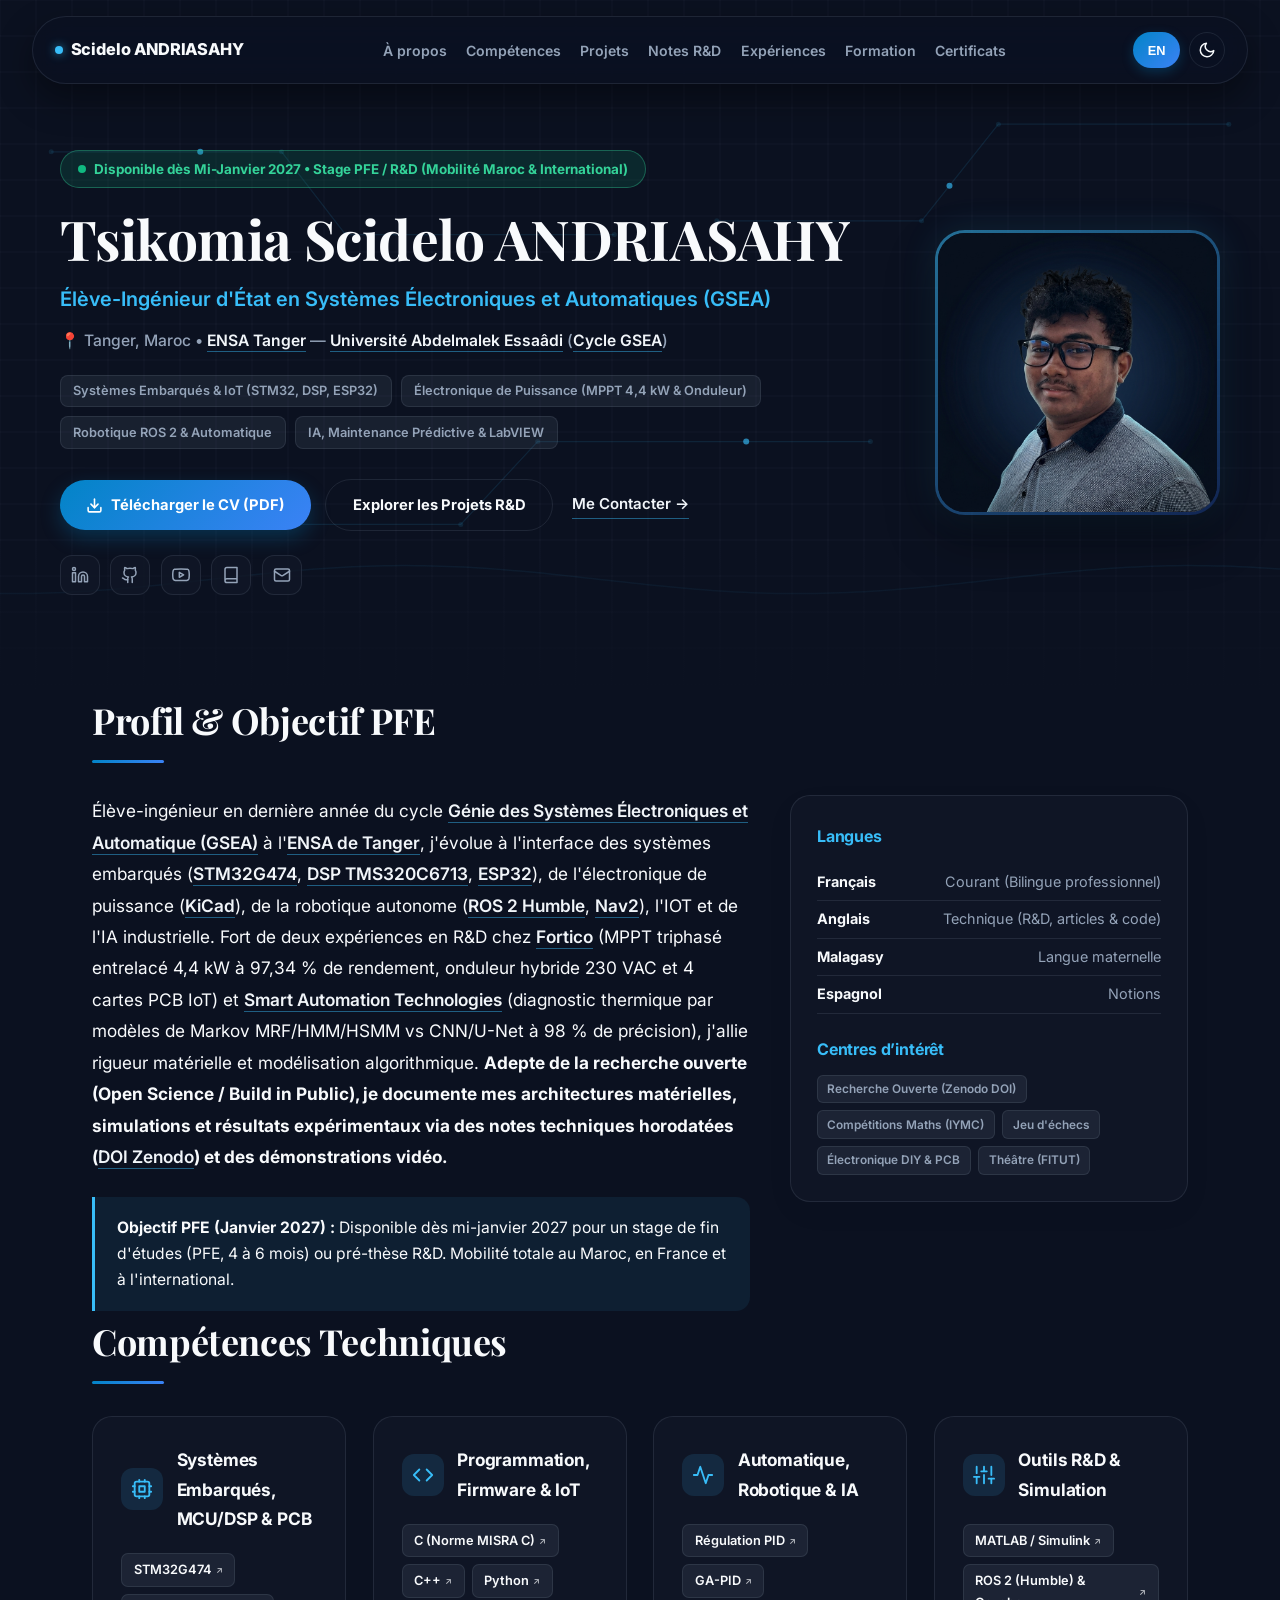
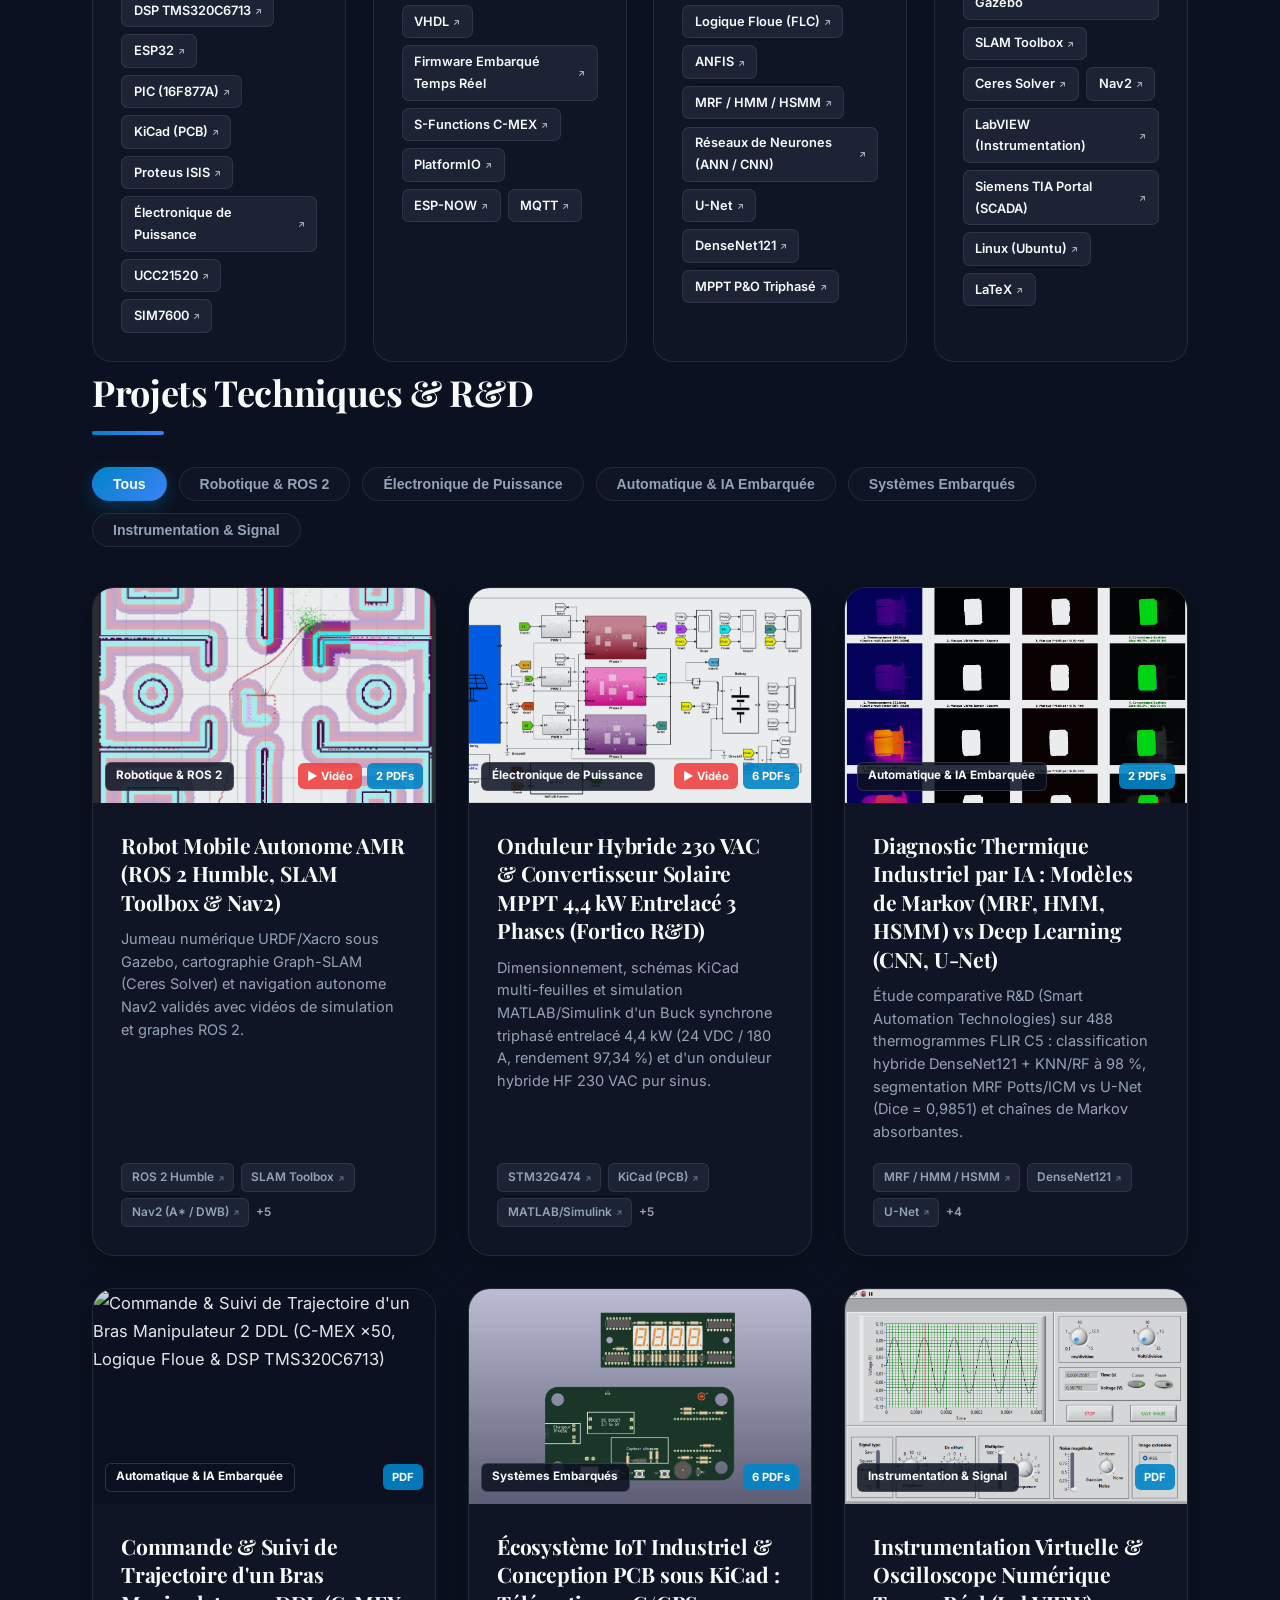
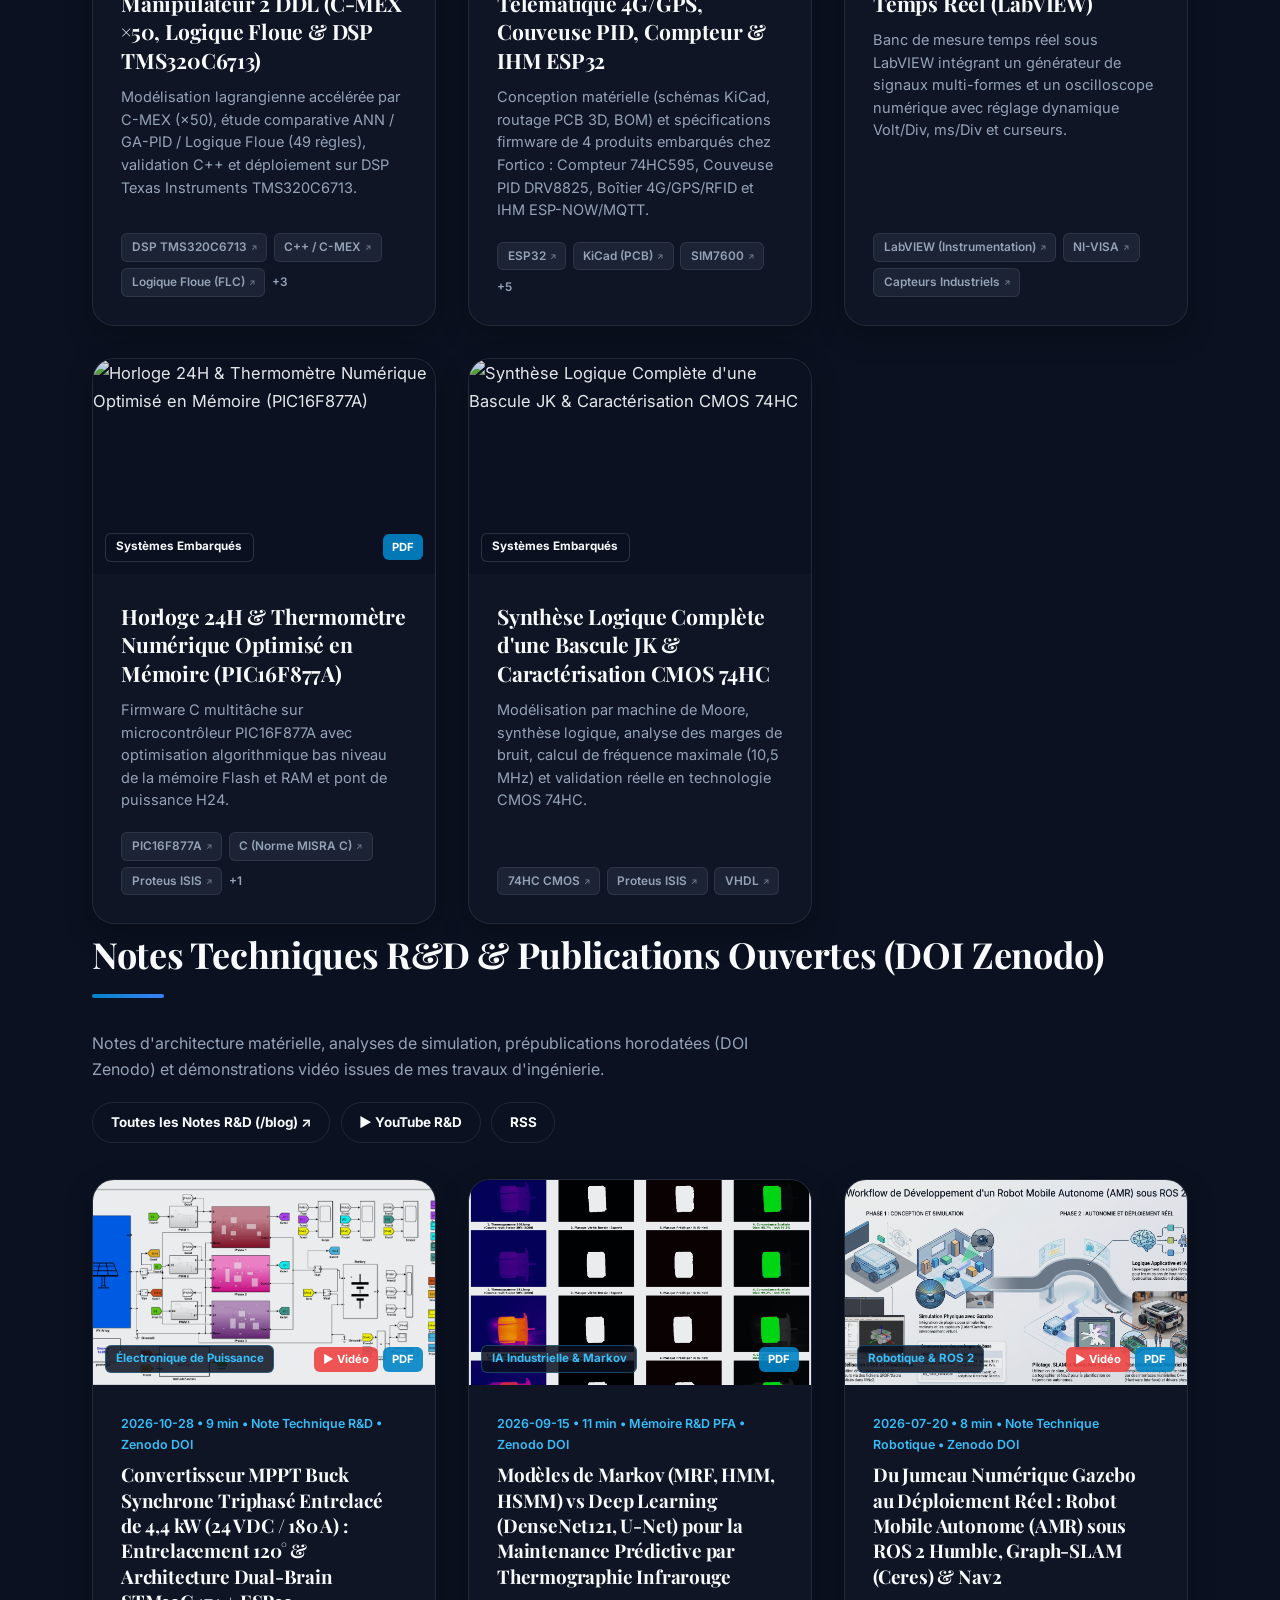
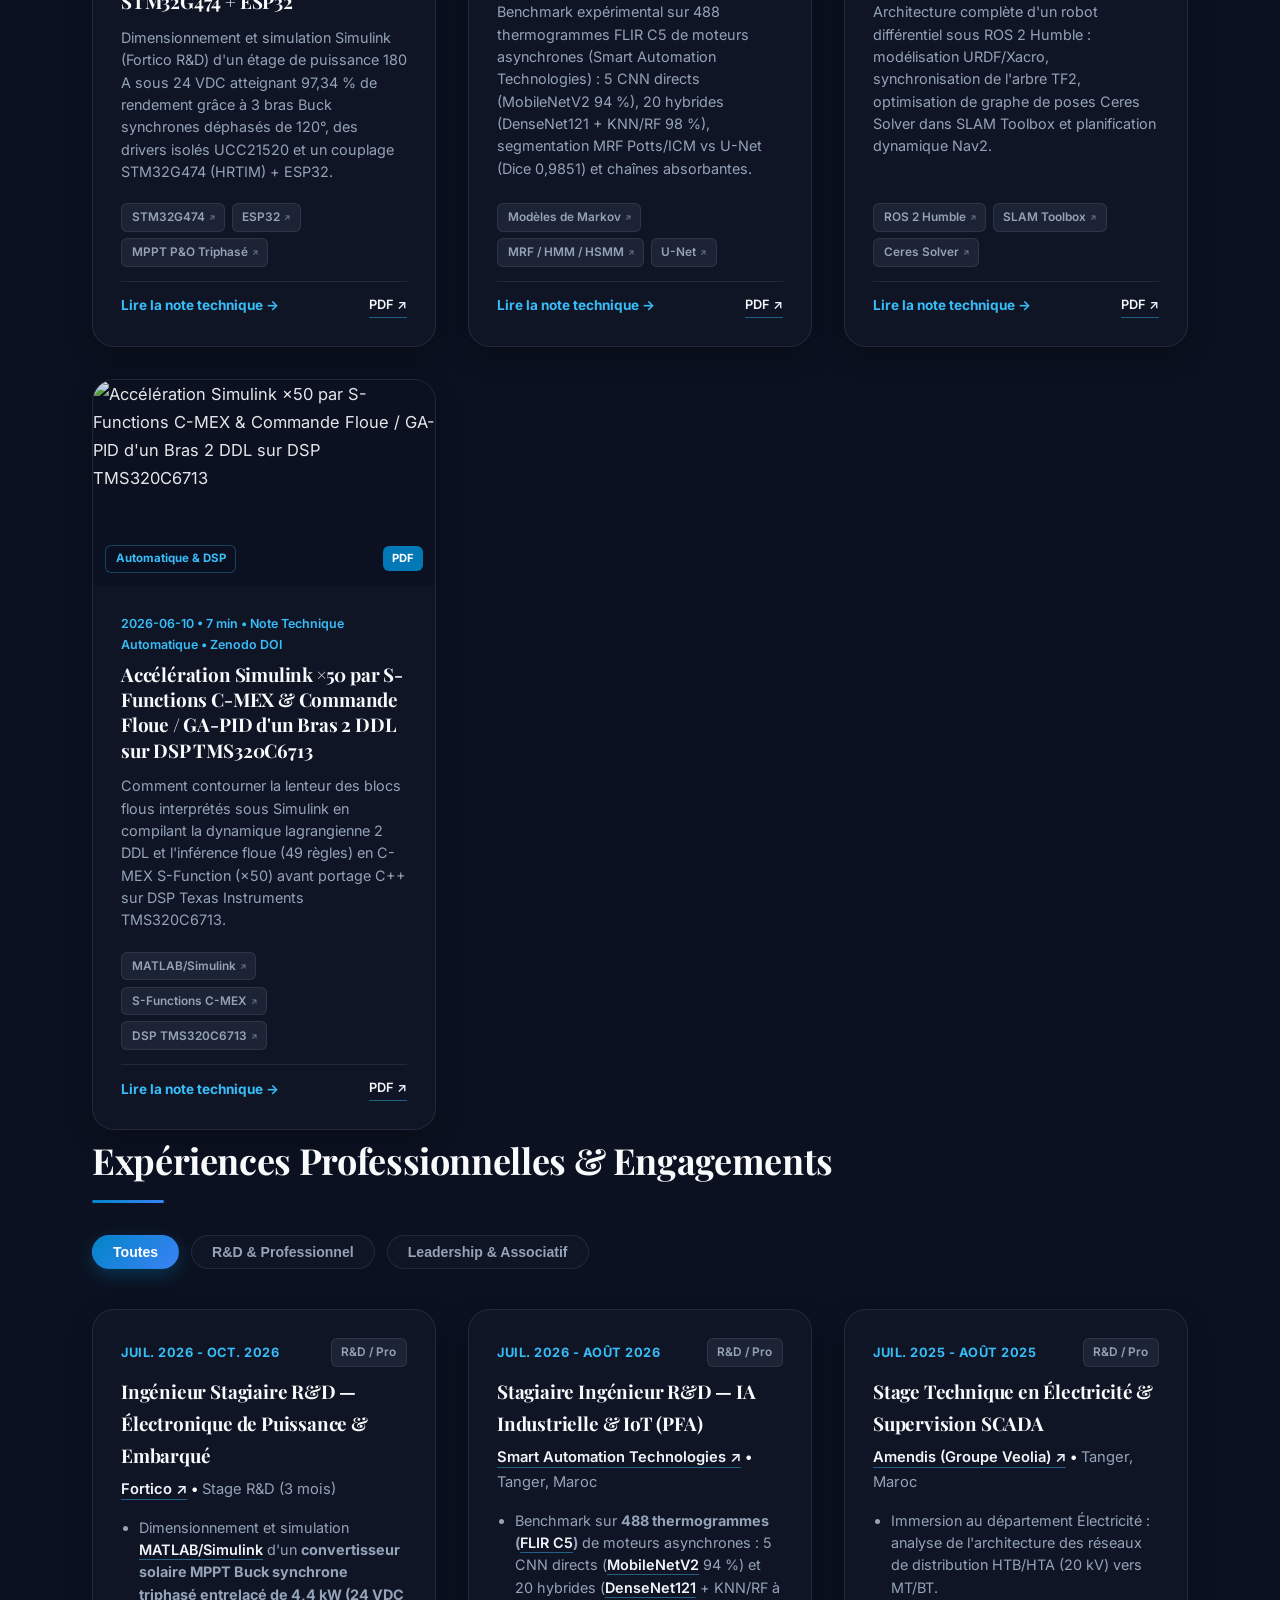
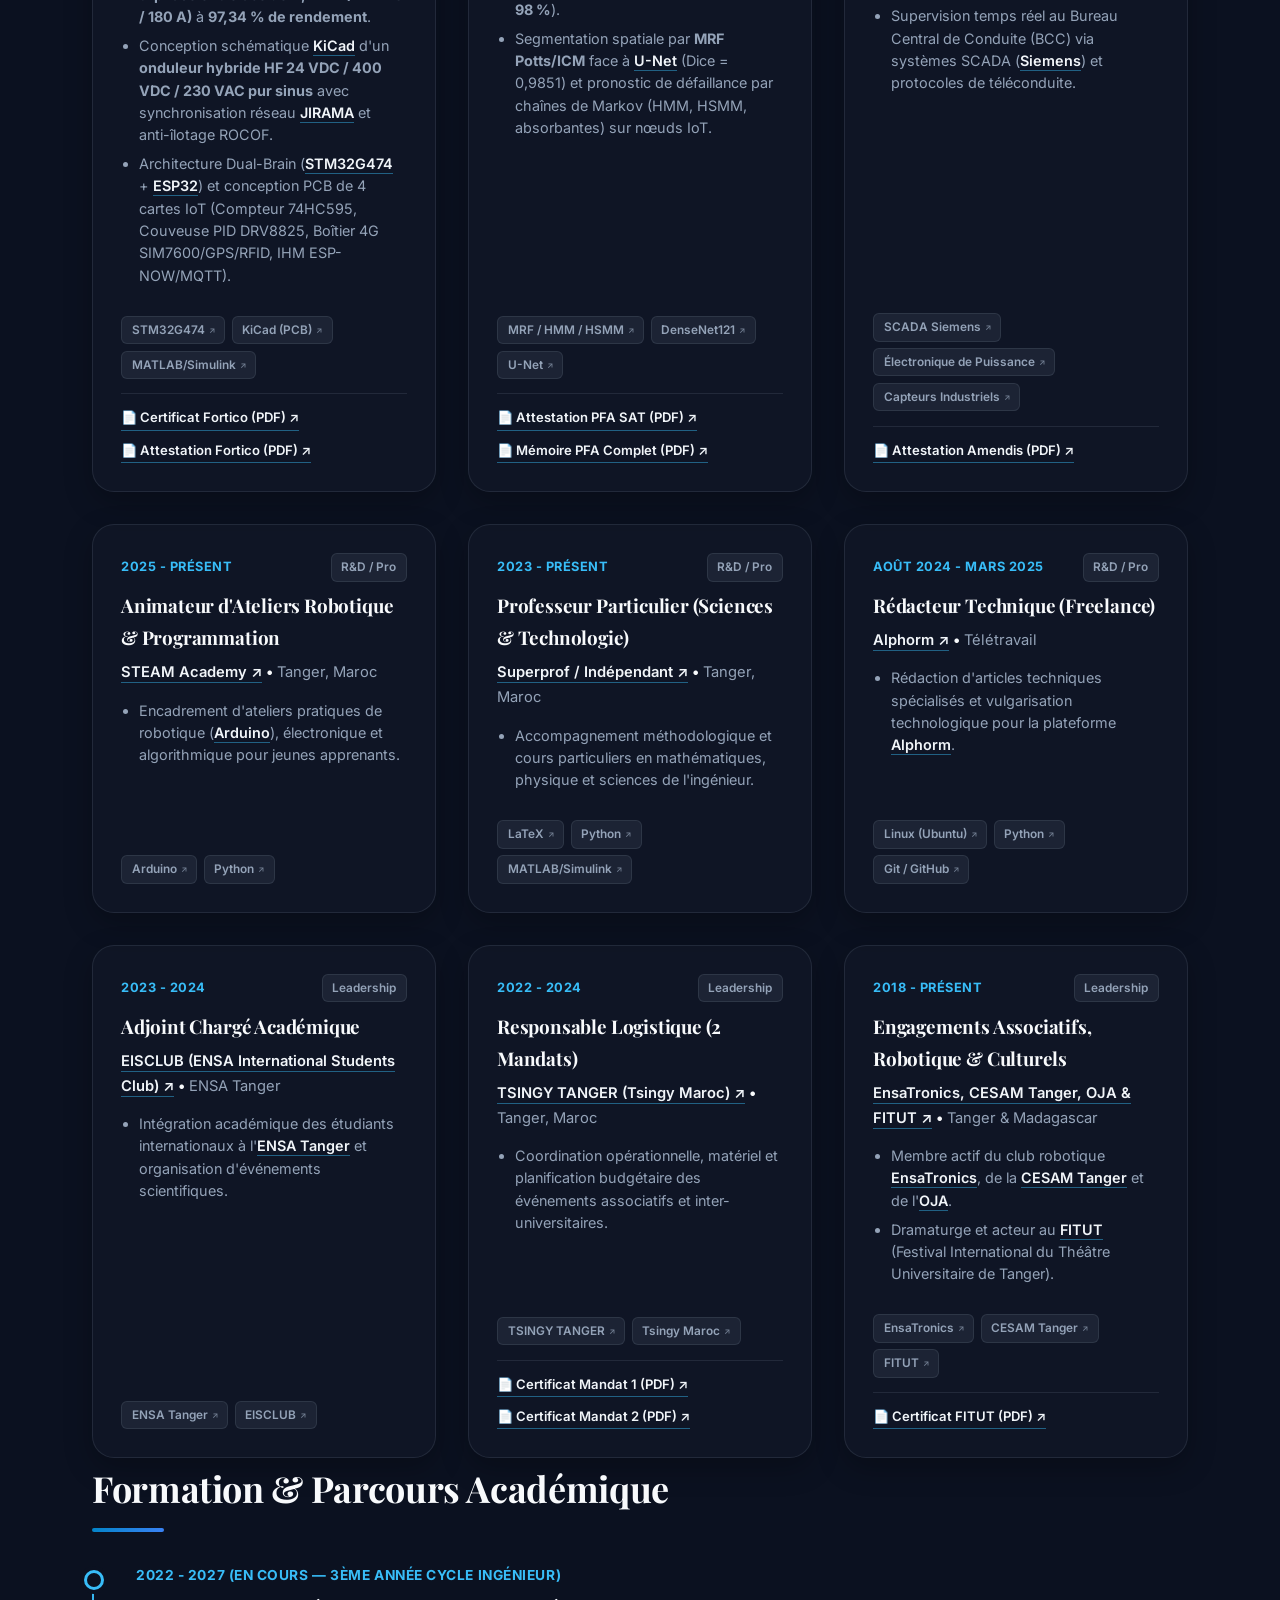
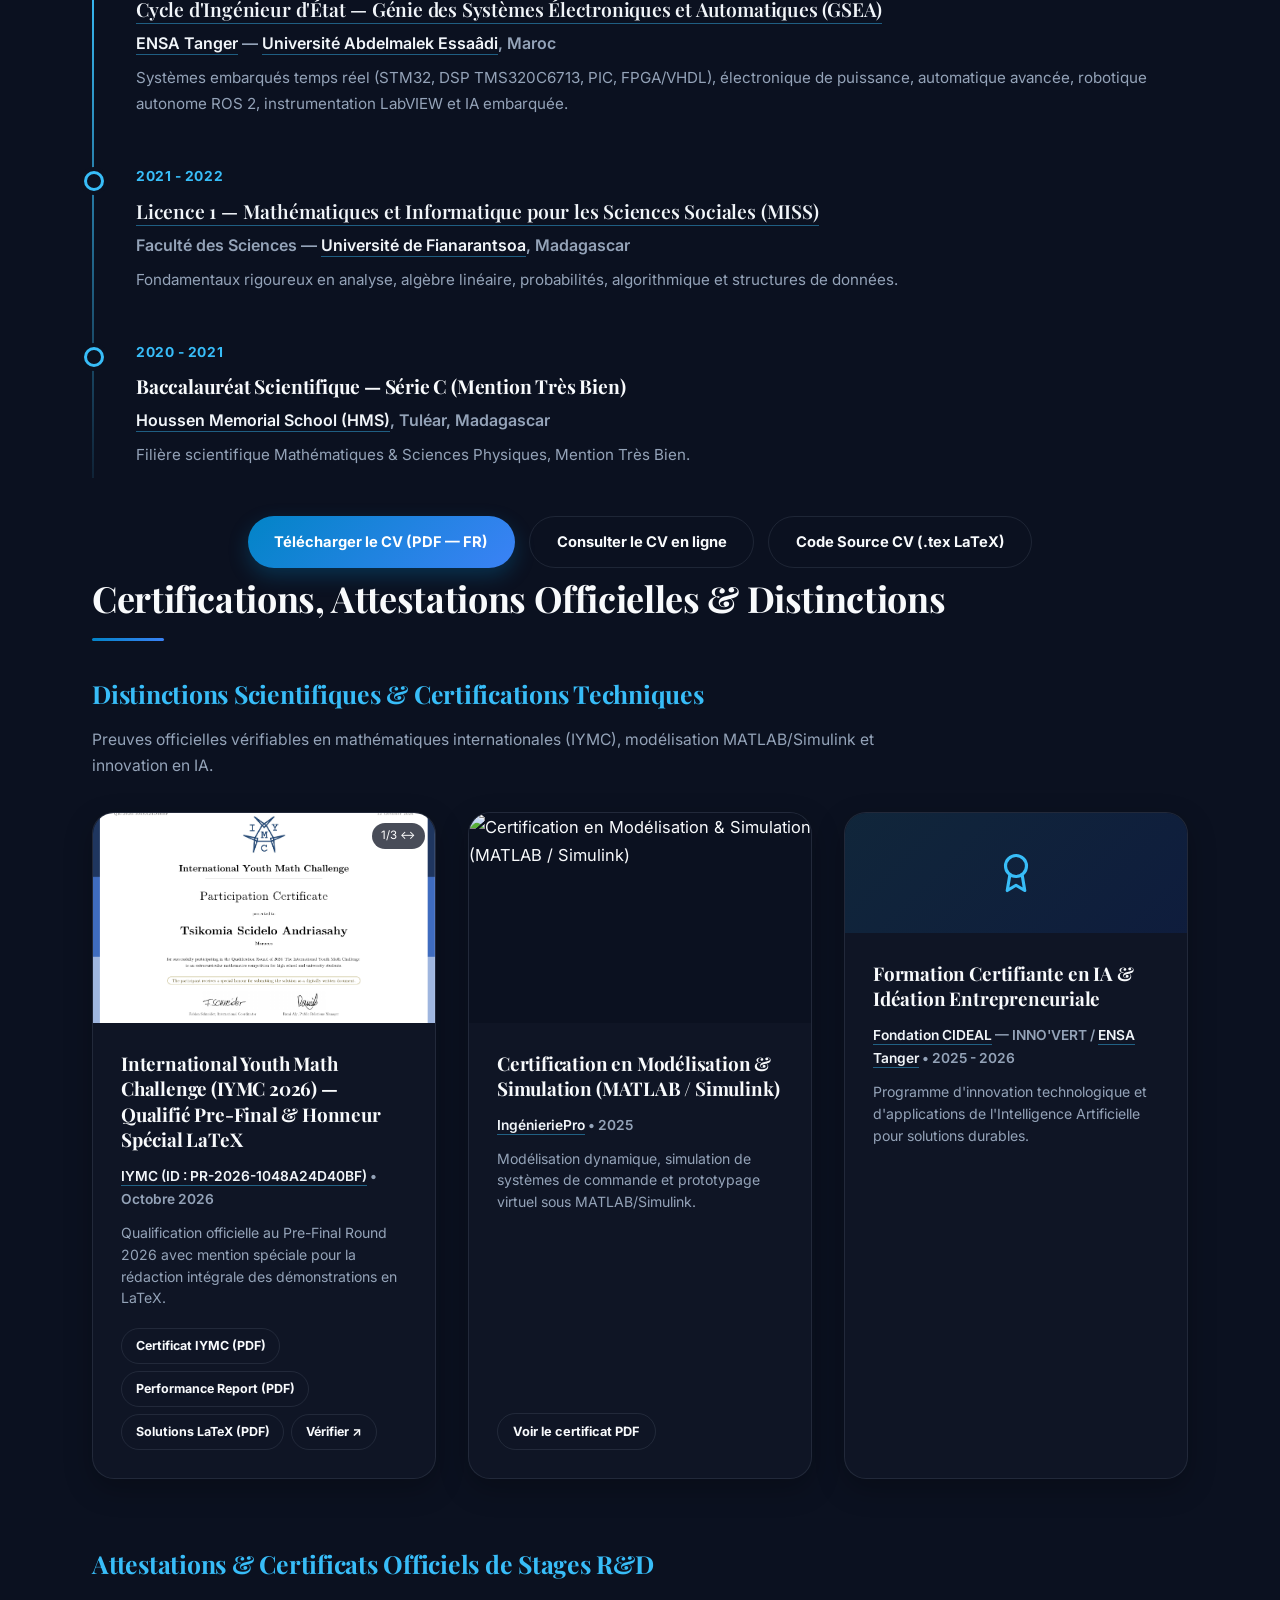
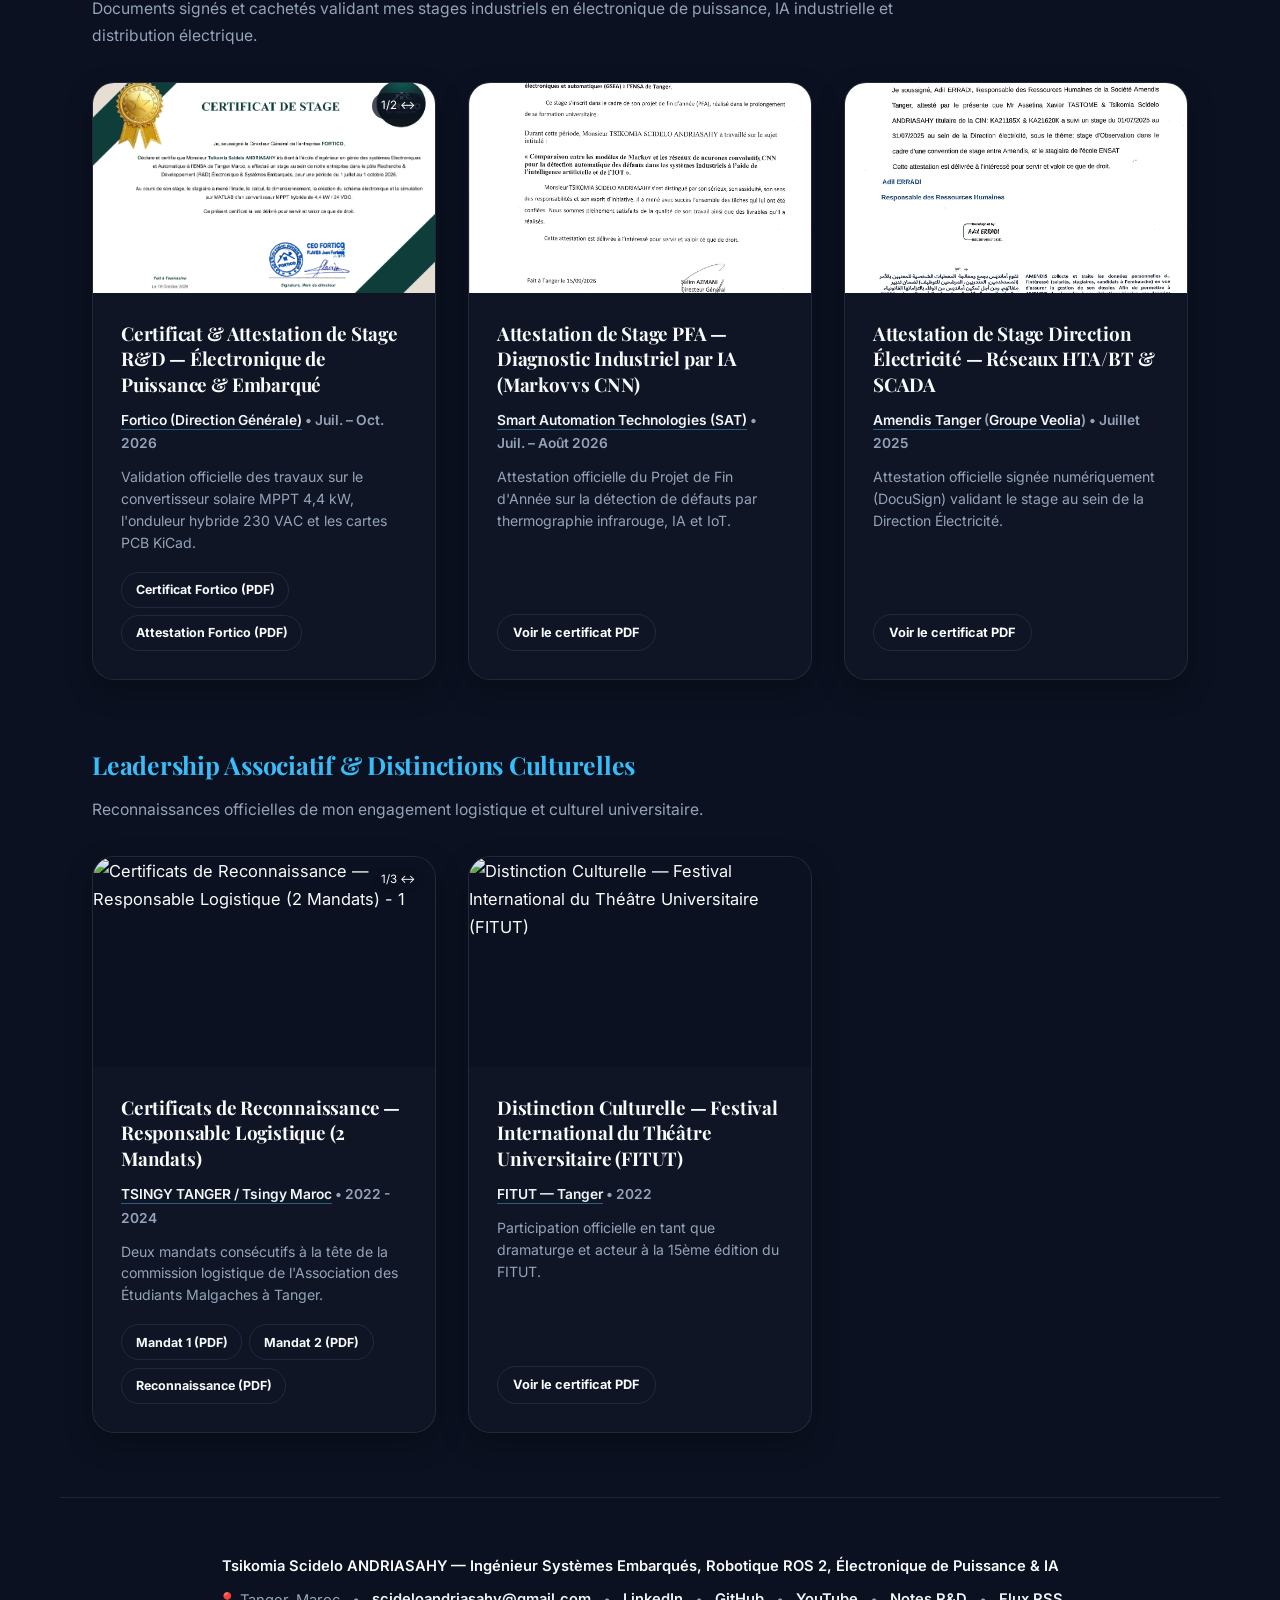
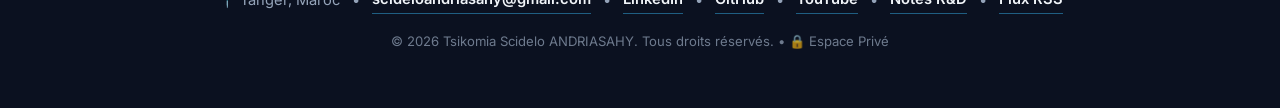
==== commit 59db2563: "fix(deploy): add Pages concurrency guard, fix POSSE RSS workflow, use defer for Cloudflare Web Analy" ====
--- a/index.html
+++ b/index.html
@@ -150,6 +150,6 @@
 
     <script src="data/content.js"></script>
     <script src="scripts/app.js"></script>
-    <!-- Cloudflare Web Analytics --><script type='module' src='https://static.cloudflareinsights.com/beacon.min.js' data-cf-beacon='{"token": "c7e51db804874defb2791c7cca849aa8"}'></script><!-- End Cloudflare Web Analytics -->
+    <!-- Cloudflare Web Analytics --><script defer src='https://static.cloudflareinsights.com/beacon.min.js' data-cf-beacon='{"token": "c7e51db804874defb2791c7cca849aa8"}'></script><!-- End Cloudflare Web Analytics -->
 </body>
 </html>
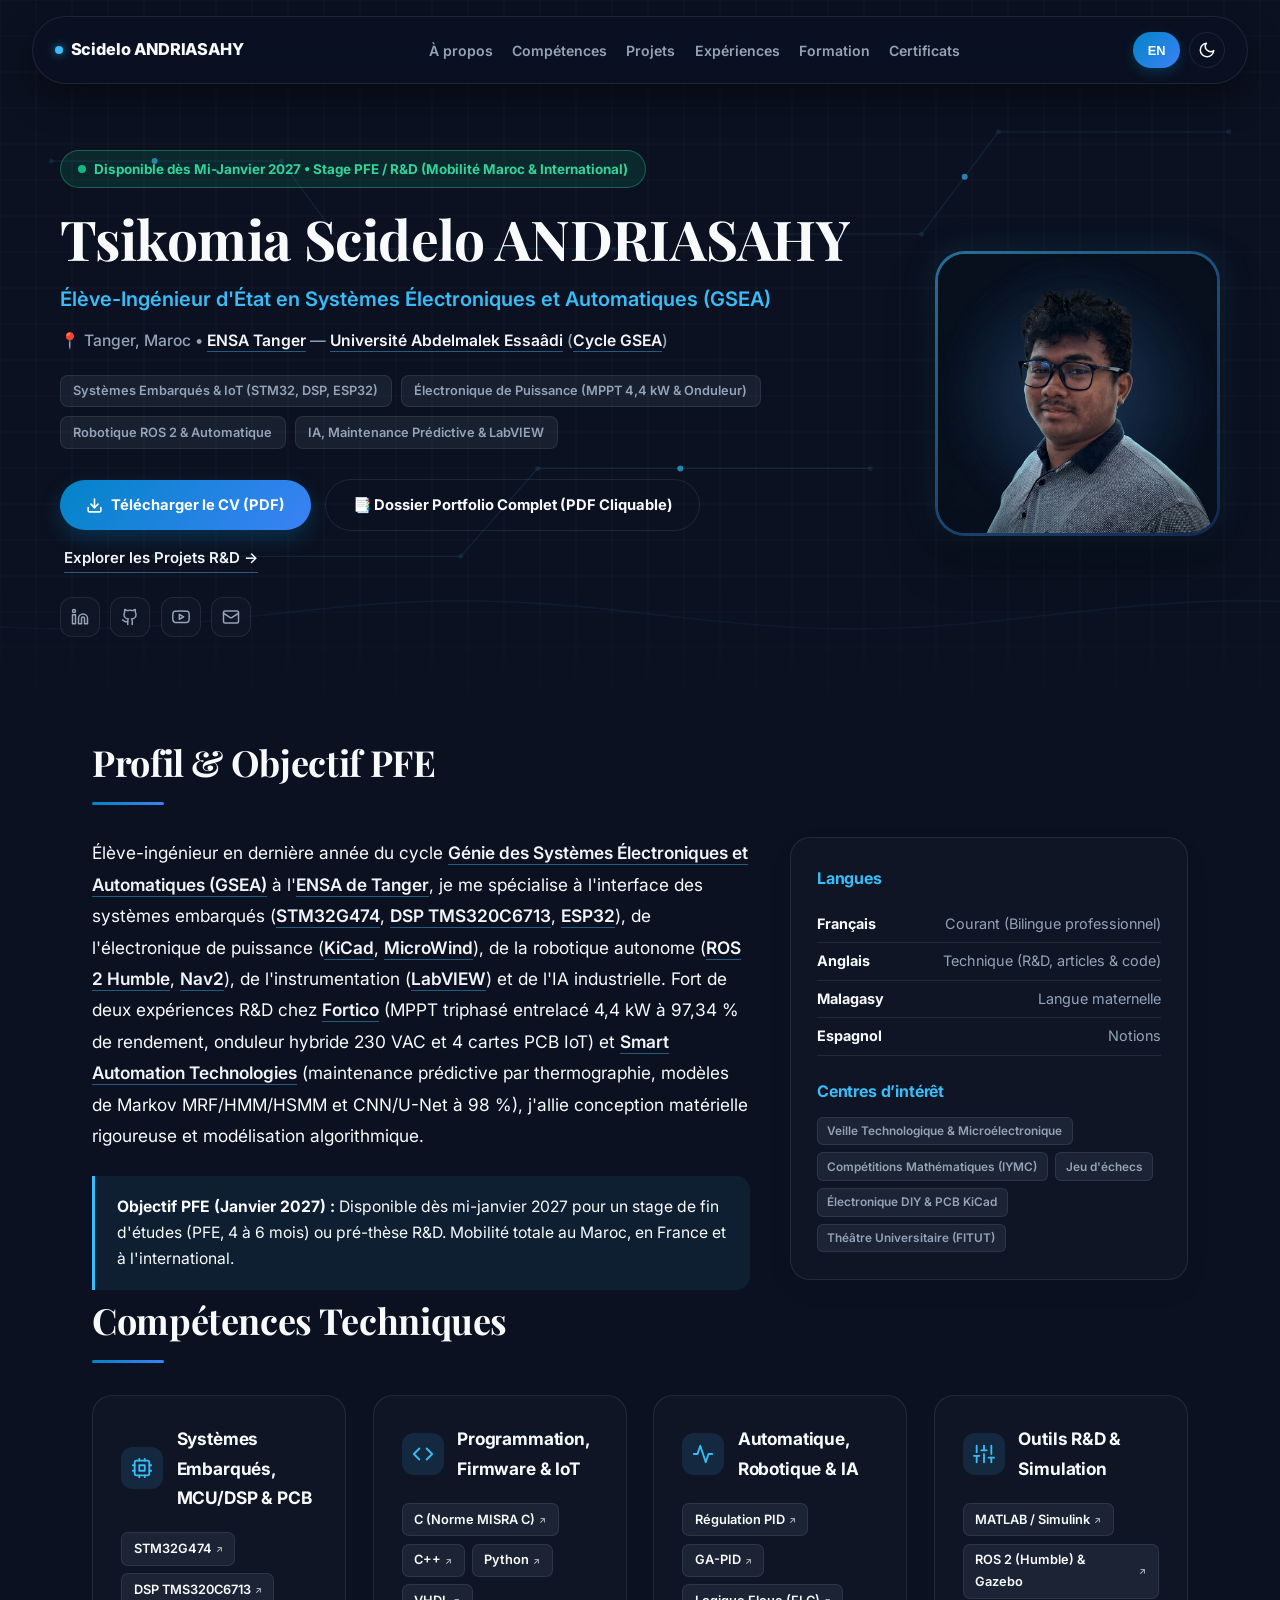
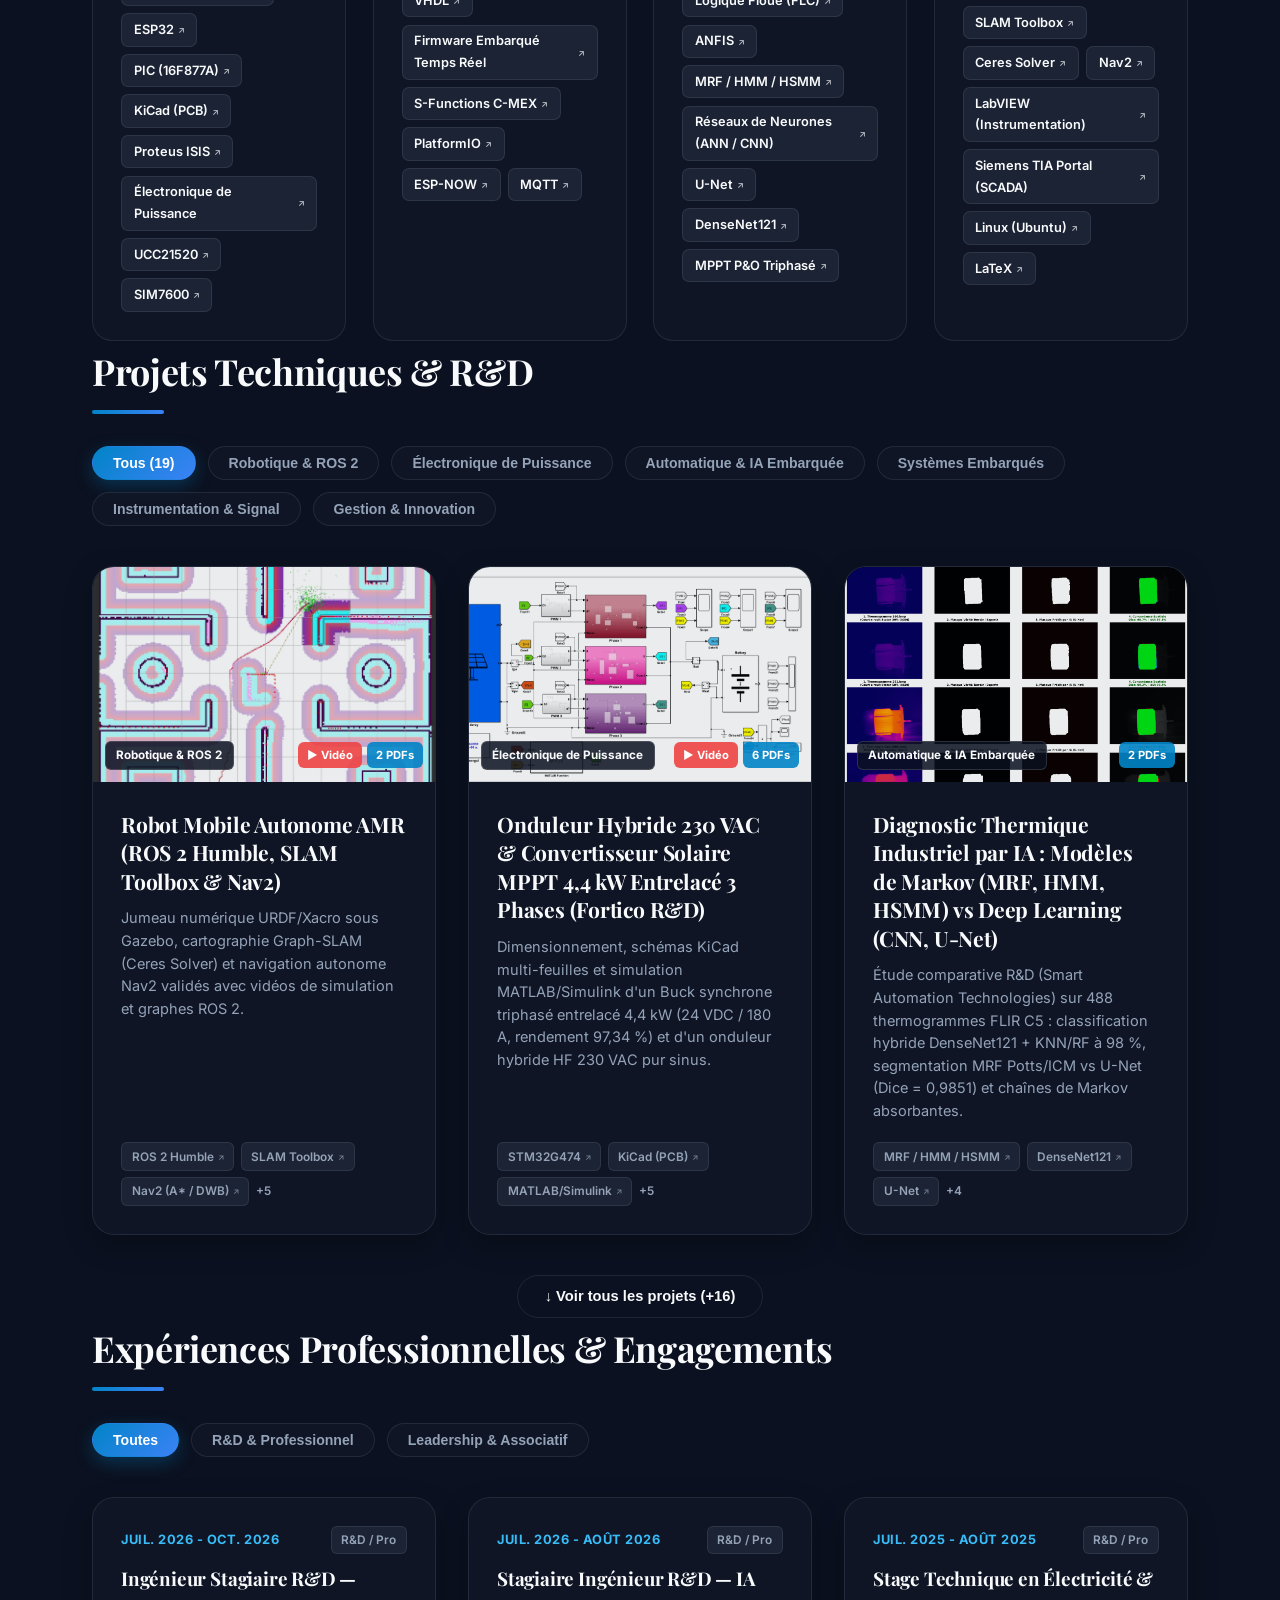
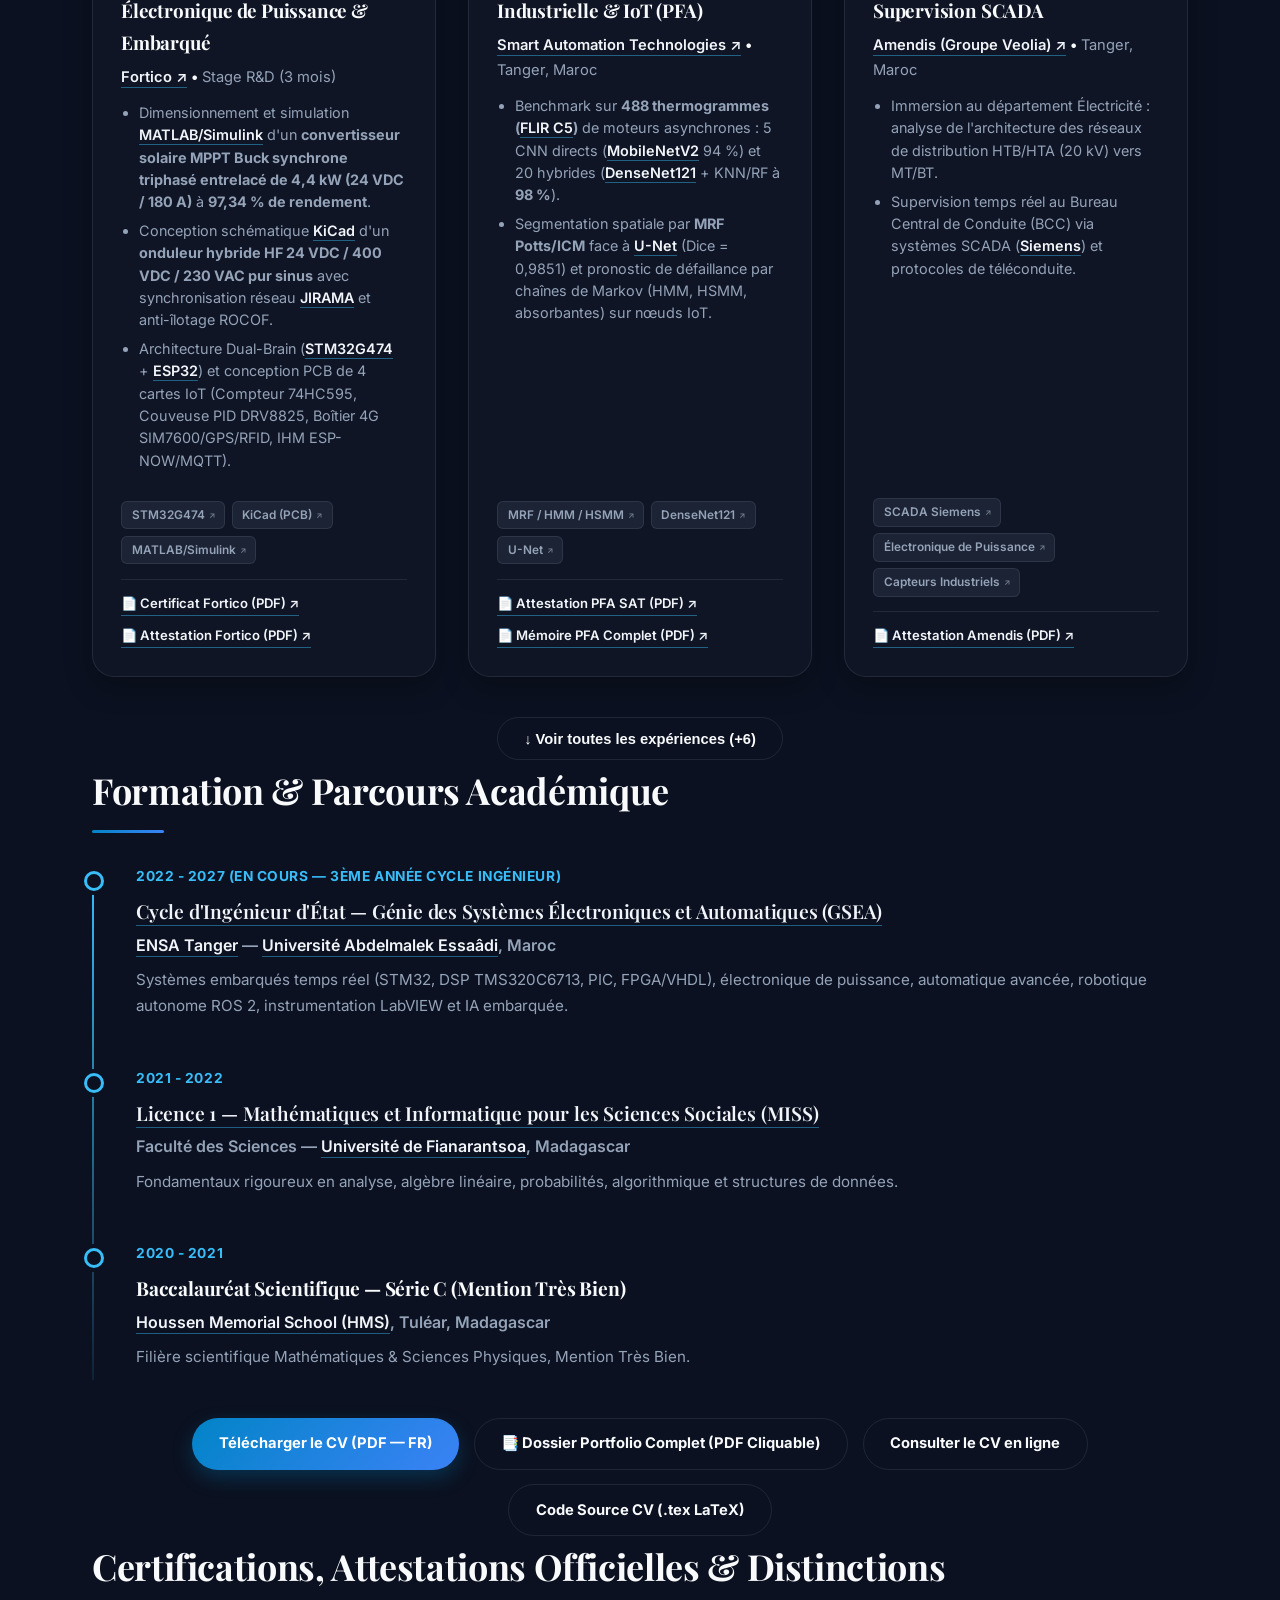
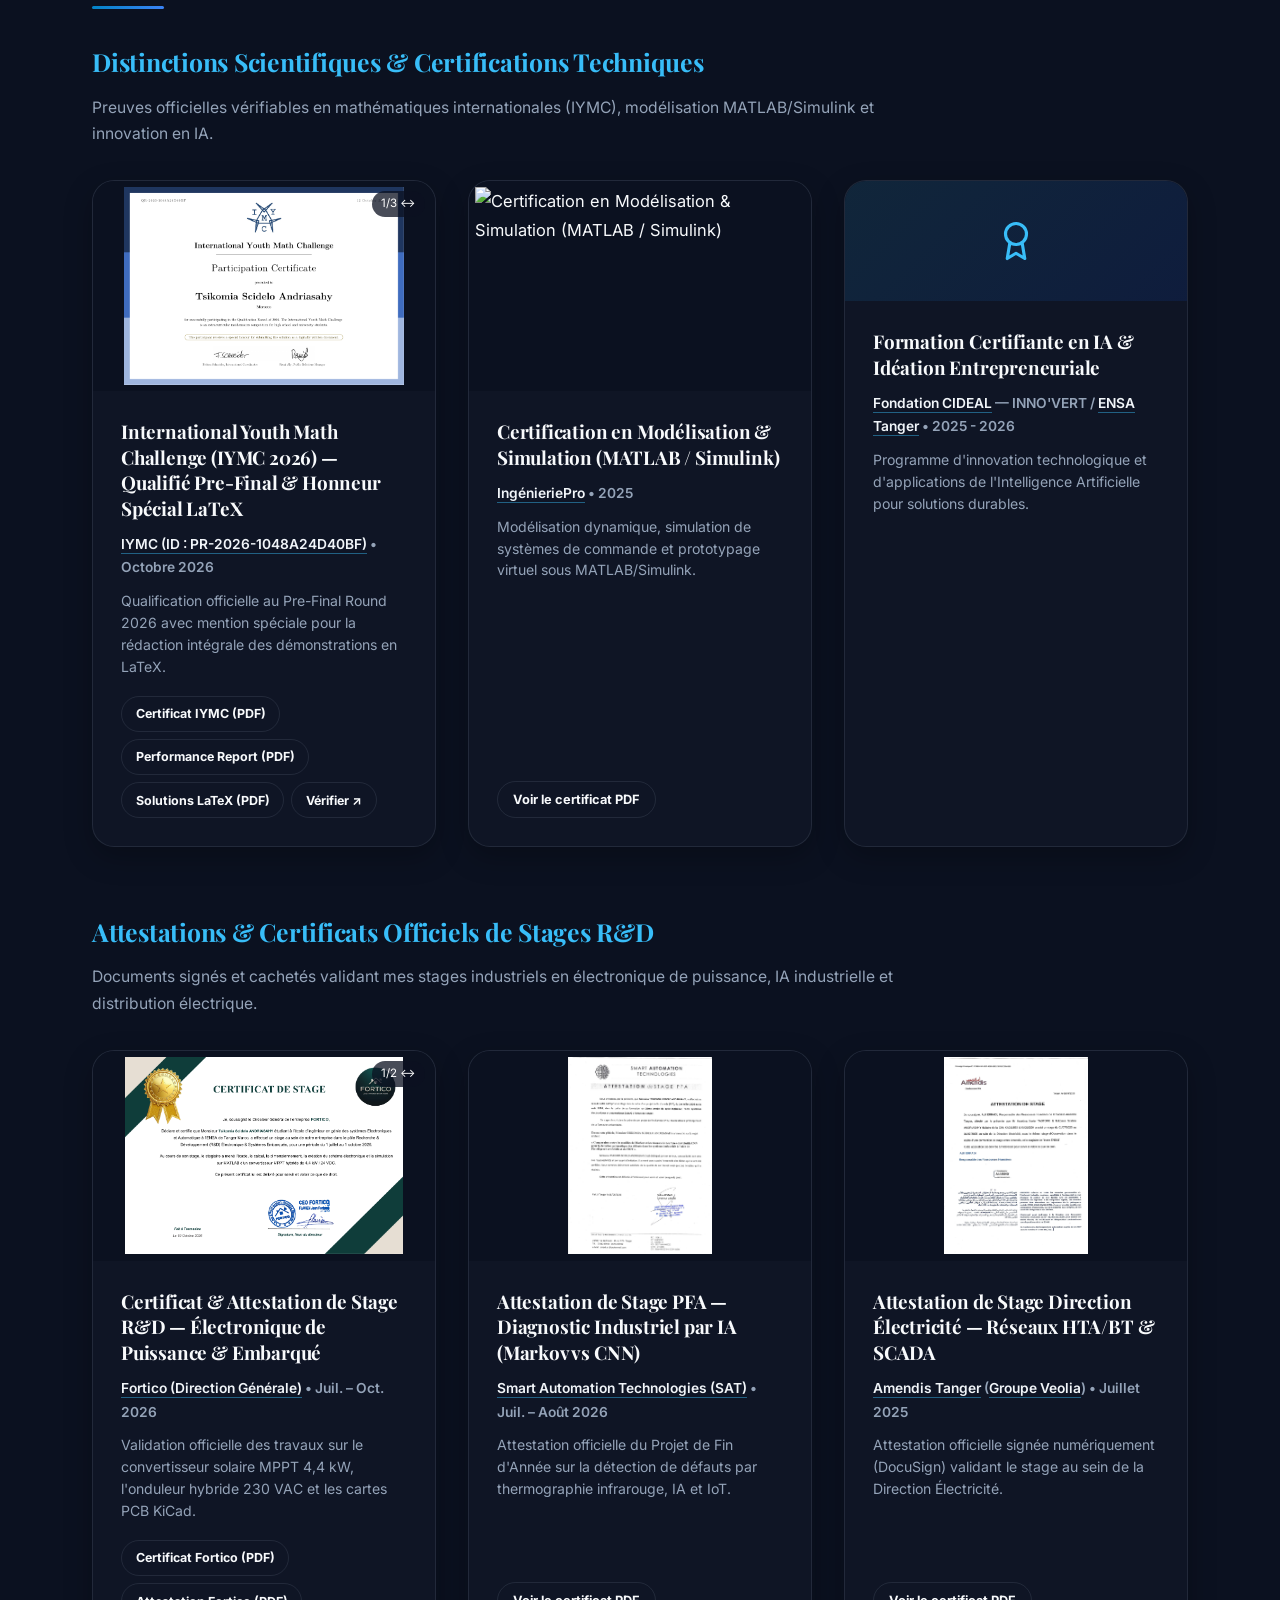
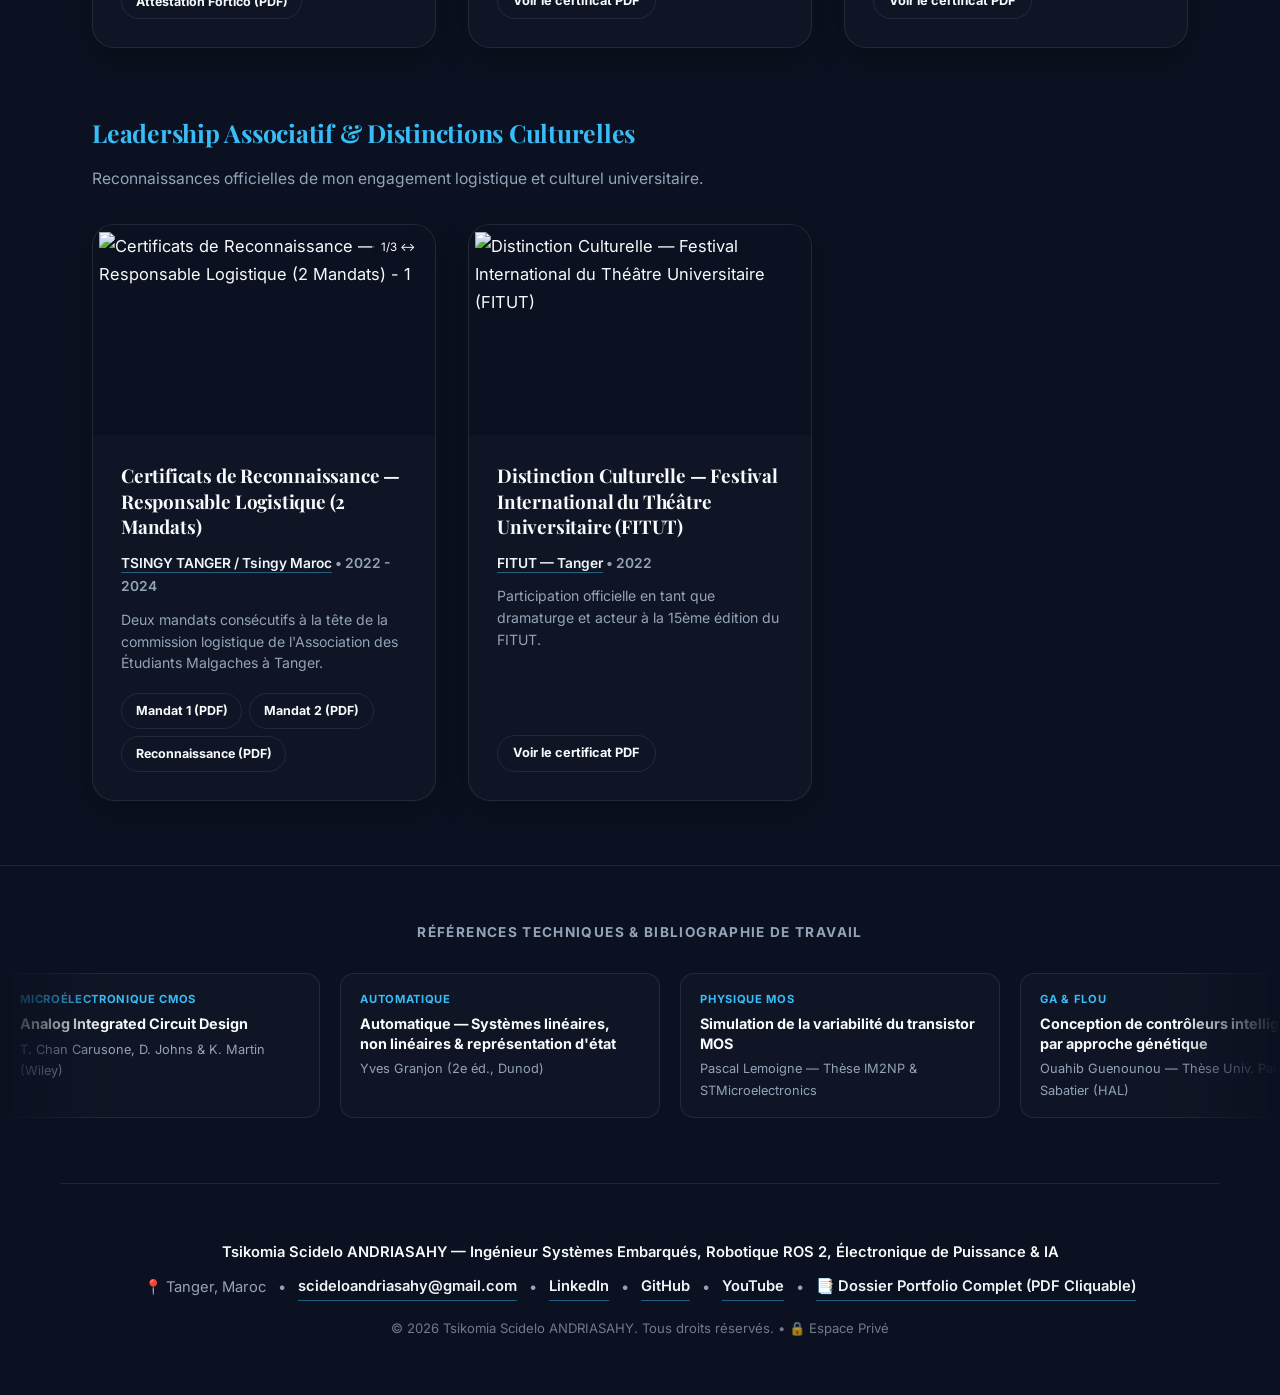
==== commit ab4bb680: "feat: add 11 new bilingual projects, 9 EN reports, 10 silent videos, bibliography marquee, clickable" ====
--- a/index.html
+++ b/index.html
@@ -4,18 +4,17 @@
     <meta charset="UTF-8">
     <meta name="viewport" content="width=device-width, initial-scale=1.0">
     <title>Tsikomia Scidelo ANDRIASAHY | Ingénieur Systèmes Embarqués, Robotique ROS 2 &amp; Électronique de Puissance</title>
-    <meta name="description" content="Portfolio R&amp;D de Tsikomia Scidelo ANDRIASAHY, élève-ingénieur d'État GSEA (ENSA Tanger). Systèmes embarqués (STM32G474, DSP TMS320C6713, ESP32), convertisseur MPPT 4,4 kW &amp; onduleur hybride, robotique ROS 2 Humble, diagnostic thermique IA (Markov vs CNN) et conception PCB KiCad.">
+    <meta name="description" content="Portfolio d'ingénierie de Tsikomia Scidelo ANDRIASAHY, élève-ingénieur d'État GSEA (ENSA Tanger). Systèmes embarqués (STM32G474, DSP TMS320C6713, ESP32, VHDL), électronique de puissance (MPPT 4,4 kW, Onduleur Hybride, CMOS/NMOS MicroWind), robotique ROS 2 Humble, instrumentation LabVIEW et IA industrielle.">
     <meta name="author" content="Tsikomia Scidelo ANDRIASAHY">
     <meta name="robots" content="index, follow">
     <meta name="google-site-verification" content="4Z_cfuRWyp6oYU6obg6lGoiMHIKpEBH8_JR8VhZO7j8" />
     <link rel="canonical" href="https://scidelo-andriasahy.github.io/">
-    <link rel="alternate" type="application/rss+xml" title="Tsikomia Scidelo ANDRIASAHY — Notes Techniques R&amp;D (RSS)" href="https://scidelo-andriasahy.github.io/feed.xml">
 
     <!-- Open Graph / LinkedIn -->
     <meta property="og:type" content="website">
     <meta property="og:url" content="https://scidelo-andriasahy.github.io/">
     <meta property="og:title" content="Tsikomia Scidelo ANDRIASAHY | Embedded Systems, ROS 2 Robotics &amp; Power Electronics">
-    <meta property="og:description" content="State Engineering Student (ENSA Tangier — GSEA): STM32/DSP/ESP32, 4.4 kW MPPT &amp; Hybrid Inverter, ROS 2 Humble AMR, Thermal AI (Markov vs. CNN), and Open Science Technical Notes.">
+    <meta property="og:description" content="State Engineering Student (ENSA Tangier — GSEA): STM32/DSP/ESP32, 4.4 kW MPPT &amp; Hybrid Inverter, ROS 2 Humble AMR, Thermal AI (Markov vs. CNN), MicroWind CMOS, and LabVIEW.">
     <meta property="og:image" content="https://scidelo-andriasahy.github.io/assets/images/portrait_studio_dark.png">
 
     <!-- Google Fonts -->
@@ -51,7 +50,6 @@
                     <li><a href="#about" id="nav-about">À propos</a></li>
                     <li><a href="#skills" id="nav-skills">Compétences</a></li>
                     <li><a href="#projects" id="nav-projects">Projets</a></li>
-                    <li><a href="#blog" id="nav-blog">Notes R&amp;D</a></li>
                     <li><a href="#experience" id="nav-experience">Expériences</a></li>
                     <li><a href="#cv" id="nav-cv">Formation</a></li>
                     <li><a href="#certificates" id="nav-certificates">Certificats</a></li>
@@ -70,13 +68,13 @@
     </header>
 
     <main>
-        <!-- Hero avec animation vectorielle légère (Grille PCB + Traces Cyan + Onde PWM) fondue vers #0B1120 -->
+        <!-- Hero avec animation vectorielle légère (Grille PCB + Traces Cyan + Onde) fondue vers #0B1120 -->
         <div class="hero-wrapper">
             <canvas id="hero-canvas" aria-hidden="true"></canvas>
             <section id="hero" class="container hero fade-in visible">
                 <div class="hero-content" id="hero-content"></div>
                 <div class="hero-image" id="hero-image">
-                    <img src="assets/images/portrait_studio_dark.png" alt="Tsikomia Scidelo ANDRIASAHY — Portrait Studio">
+                    <img src="assets/images/portrait_studio_dark.png" alt="Tsikomia Scidelo ANDRIASAHY — Portrait Studio" class="zoomable-img">
                 </div>
             </section>
         </div>
@@ -95,18 +93,14 @@
             <h2 class="section-title">Projets Techniques &amp; R&amp;D</h2>
             <div class="filter-bar" id="category-filters"></div>
             <div class="grid" id="projects-grid"></div>
-        </section>
-
-        <section id="blog" class="container fade-in visible">
-            <h2 class="section-title">Notes Techniques R&amp;D &amp; Publications Ouvertes (DOI Zenodo)</h2>
-            <div id="blog-intro"></div>
-            <div class="grid" id="blog-grid"></div>
+            <div class="expand-toggle-wrap" id="projects-toggle-wrap"></div>
         </section>
 
         <section id="experience" class="container fade-in visible">
             <h2 class="section-title">Expériences Professionnelles &amp; Engagements</h2>
             <div class="filter-bar" id="experience-filters"></div>
             <div class="grid" id="experience-timeline"></div>
+            <div class="expand-toggle-wrap" id="experience-toggle-wrap"></div>
         </section>
 
         <section id="cv" class="container fade-in visible">
@@ -114,6 +108,7 @@
             <div class="timeline" id="education-timeline"></div>
             <div style="margin-top: 2.75rem; text-align: center; display: flex; justify-content: center; gap: 0.9rem; flex-wrap: wrap;">
                 <a href="assets/pdfs/CV_ANDRIASAHY_Tsikomia_Scidelo.pdf" class="btn" download id="download-cv-btn">Télécharger le CV (PDF — FR)</a>
+                <a href="assets/pdfs/Dossier_Portfolio_Complet_ANDRIASAHY_FR.pdf" class="btn btn-outline" target="_blank" id="download-dossier-btn">📑 Dossier Portfolio Complet (PDF Cliquable)</a>
                 <a href="assets/pdfs/CV_ANDRIASAHY_Tsikomia_Scidelo.pdf" class="btn btn-outline" target="_blank" id="view-cv-btn">Consulter le CV en ligne</a>
                 <a href="assets/pdfs/CV_ANDRIASAHY_Tsikomia_Scidelo.tex" class="btn btn-outline" download id="download-tex-btn">Code Source CV (.tex LaTeX)</a>
             </div>
@@ -122,6 +117,16 @@
         <section id="certificates" class="container fade-in visible">
             <h2 class="section-title">Certifications, Attestations Officielles &amp; Distinctions</h2>
             <div id="certificates-content"></div>
+        </section>
+
+        <!-- Bandeau défilant horizontal sobre : Références techniques & Bibliographie de travail -->
+        <section id="bibliography" class="bibliography-section">
+            <div class="container bib-header">
+                <h3 class="bib-label" id="bib-section-title">Références techniques &amp; Bibliographie de travail</h3>
+            </div>
+            <div class="marquee-viewport">
+                <div class="marquee-track" id="bibliography-marquee"></div>
+            </div>
         </section>
     </main>
 
@@ -140,12 +145,22 @@
         <svg width="22" height="22" viewBox="0 0 24 24" fill="none" stroke="currentColor" stroke-width="2" stroke-linecap="round" stroke-linejoin="round"><path d="m18 15-6-6-6 6"/></svg>
     </button>
 
+    <!-- Lightbox Améliorée : Zoom + / - / 1:1 & Défilement Complet (Scroll X/Y) pour grandes images -->
     <div id="lightbox" class="lightbox" style="display:none;">
-        <span class="close-lightbox">&times;</span>
-        <button id="lightbox-prev" class="lightbox-nav" style="display:none;">&#10094;</button>
-        <button id="lightbox-next" class="lightbox-nav" style="display:none;">&#10095;</button>
-        <div style="position: absolute; bottom: 2rem; display: flex; justify-content: center; width: 100%; z-index: 10001;" id="lightbox-actions"></div>
-        <img id="lightbox-img" src="" alt="Aperçu agrandi">
+        <div class="lightbox-toolbar">
+            <button type="button" class="lb-tool-btn" id="lb-zoom-out" title="Zoom -">−</button>
+            <span id="lb-zoom-level" style="font-size: 0.8rem; font-weight: 700; min-width: 48px; text-align: center;">Fit</span>
+            <button type="button" class="lb-tool-btn" id="lb-zoom-in" title="Zoom +">+</button>
+            <button type="button" class="lb-tool-btn" id="lb-zoom-reset" title="Adapter à l'écran">⊡ Fit</button>
+            <button type="button" class="lb-tool-btn" id="lb-zoom-100" title="Taille réelle / Défiler">100%</button>
+        </div>
+        <span class="close-lightbox" title="Fermer (Échap)">&times;</span>
+        <button id="lightbox-prev" class="lightbox-nav" style="display:none;" aria-label="Image précédente">&#10094;</button>
+        <button id="lightbox-next" class="lightbox-nav" style="display:none;" aria-label="Image suivante">&#10095;</button>
+        <div id="lightbox-stage" class="lightbox-stage">
+            <img id="lightbox-img" src="" alt="Aperçu agrandi">
+        </div>
+        <div class="lightbox-caption-bar" id="lightbox-actions"></div>
     </div>
 
     <script src="data/content.js"></script>
--- a/styles/main.css
+++ b/styles/main.css
@@ -619,10 +619,16 @@
 
 .gallery-figure img {
     width: 100%;
-    height: 185px;
-    object-fit: cover;
+    height: 210px;
+    object-fit: contain;
+    padding: 0.45rem;
     background: #0B1120;
     cursor: zoom-in;
+    transition: transform 0.25s ease;
+}
+
+.gallery-figure:hover img {
+    transform: scale(1.02);
 }
 
 .gallery-caption {
@@ -810,13 +816,27 @@
 }
 
 .close-lightbox {
-    position: absolute;
-    top: 1.5rem;
-    right: 2rem;
+    position: fixed;
+    top: 1.15rem;
+    right: 1.75rem;
+    z-index: 10006;
     color: white;
-    font-size: 3rem;
+    font-size: 2.8rem;
     cursor: pointer;
     line-height: 1;
+    width: 46px;
+    height: 46px;
+    display: flex;
+    align-items: center;
+    justify-content: center;
+    border-radius: 50%;
+    background: rgba(11, 17, 32, 0.78);
+    border: 1px solid rgba(255, 255, 255, 0.2);
+}
+
+.close-lightbox:hover {
+    background: var(--accent-cyan);
+    color: #0B1120;
 }
 
 .lightbox-nav {
@@ -944,3 +964,224 @@
     .logo { font-size: 0.92rem; max-width: 56%; overflow: hidden; text-overflow: ellipsis; }
     .grid { grid-template-columns: 1fr; }
 }
+
+
+/* Sober Horizontal Bibliography Marquee (Slow Scroll + Pause on Hover) */
+.bibliography-section {
+    padding: 55px 0 65px;
+    border-top: 1px solid var(--border-color);
+    overflow: hidden;
+}
+
+.bib-header {
+    text-align: center;
+    margin-bottom: 1.85rem;
+}
+
+.bib-label {
+    font-family: 'Inter', sans-serif;
+    font-size: 0.85rem;
+    font-weight: 700;
+    letter-spacing: 0.1em;
+    text-transform: uppercase;
+    color: var(--text-muted);
+}
+
+.marquee-viewport {
+    position: relative;
+    width: 100%;
+    overflow: hidden;
+    mask-image: linear-gradient(to right, transparent 0%, black 8%, black 92%, transparent 100%);
+    -webkit-mask-image: linear-gradient(to right, transparent 0%, black 8%, black 92%, transparent 100%);
+}
+
+.marquee-track {
+    display: flex;
+    gap: 1.25rem;
+    width: max-content;
+    animation: bibMarquee 75s linear infinite;
+}
+
+.marquee-viewport:hover .marquee-track,
+.marquee-track:hover {
+    animation-play-state: paused;
+}
+
+@keyframes bibMarquee {
+    0% { transform: translateX(0); }
+    100% { transform: translateX(-50%); }
+}
+
+@media (prefers-reduced-motion: reduce) {
+    .marquee-track {
+        animation: none;
+        flex-wrap: wrap;
+        justify-content: center;
+        width: auto;
+    }
+}
+
+.bib-card {
+    flex: 0 0 320px;
+    background: var(--card-bg);
+    border: 1px solid var(--border-color);
+    border-radius: 14px;
+    padding: 1rem 1.2rem;
+    text-decoration: none;
+    color: inherit;
+    display: flex;
+    flex-direction: column;
+    gap: 0.3rem;
+    transition: var(--transition);
+}
+
+.bib-card:hover {
+    border-color: var(--accent-cyan);
+    transform: translateY(-2px);
+}
+
+.bib-card-tag {
+    font-size: 0.7rem;
+    font-weight: 700;
+    text-transform: uppercase;
+    letter-spacing: 0.06em;
+    color: var(--accent-cyan);
+}
+
+.bib-card-title {
+    font-family: 'Inter', sans-serif;
+    font-size: 0.9rem;
+    font-weight: 700;
+    color: var(--text-color);
+    line-height: 1.35;
+}
+
+.bib-card-author {
+    font-size: 0.8rem;
+    color: var(--text-muted);
+}
+
+/* Expand / Collapse Section Toggle Row */
+.expand-toggle-wrap {
+    margin-top: 2.5rem;
+    text-align: center;
+}
+
+/* Scrollable & Zoomable Lightbox Upgrade (Fixes Cropped Tall Images & Single-Image Zoom) */
+.lightbox {
+    display: none;
+    flex-direction: column;
+    align-items: stretch;
+    justify-content: flex-start;
+    padding: 0;
+    cursor: default;
+}
+
+.lightbox-toolbar {
+    position: fixed;
+    top: 1.25rem;
+    left: 50%;
+    transform: translateX(-50%);
+    z-index: 10005;
+    display: flex;
+    align-items: center;
+    gap: 0.5rem;
+    background: rgba(11, 17, 32, 0.88);
+    backdrop-filter: blur(10px);
+    border: 1px solid rgba(255, 255, 255, 0.18);
+    padding: 0.45rem 0.9rem;
+    border-radius: 50px;
+    color: #f8fafc;
+}
+
+.lb-tool-btn {
+    background: rgba(255, 255, 255, 0.1);
+    border: 1px solid rgba(255, 255, 255, 0.16);
+    color: #f8fafc;
+    padding: 0.3rem 0.75rem;
+    border-radius: 50px;
+    font-size: 0.82rem;
+    font-weight: 700;
+    cursor: pointer;
+    transition: 0.2s;
+}
+
+.lb-tool-btn:hover {
+    background: var(--accent-cyan);
+    color: #0B1120;
+    border-color: var(--accent-cyan);
+}
+
+.lightbox-stage {
+    width: 100vw;
+    height: 100vh;
+    overflow: auto;
+    display: flex;
+    align-items: center;
+    justify-content: center;
+    padding: 4.75rem 2.5rem 5.25rem;
+    box-sizing: border-box;
+    -webkit-overflow-scrolling: touch;
+}
+
+.lightbox-stage.zoomed {
+    display: block;
+    text-align: center;
+    padding: 5rem 2rem 5.5rem;
+}
+
+.lightbox-stage img {
+    max-width: 90vw;
+    max-height: 78vh;
+    width: auto;
+    height: auto;
+    object-fit: contain;
+    margin: auto;
+    border-radius: 8px;
+    box-shadow: 0 0 40px rgba(0, 0, 0, 0.6);
+    cursor: zoom-in;
+    transition: width 0.18s ease;
+    flex-shrink: 0;
+}
+
+.lightbox-stage.zoomed img {
+    display: inline-block;
+    max-width: none;
+    max-height: none;
+    height: auto;
+    cursor: zoom-out;
+}
+
+.lightbox-caption-bar {
+    position: fixed;
+    bottom: 1.25rem;
+    left: 50%;
+    transform: translateX(-50%);
+    z-index: 10005;
+    display: flex;
+    align-items: center;
+    gap: 0.85rem;
+    flex-wrap: wrap;
+    justify-content: center;
+    max-width: 90vw;
+}
+
+.zoomable-img {
+    cursor: zoom-in !important;
+}
+
+.exp-photo-wrap {
+    margin: 0.75rem 0 1rem;
+    border-radius: 12px;
+    overflow: hidden;
+    border: 1px solid var(--border-color);
+    background: #0B1120;
+}
+
+.exp-photo-wrap img {
+    width: 100%;
+    height: 175px;
+    object-fit: cover;
+    display: block;
+    cursor: zoom-in;
+}
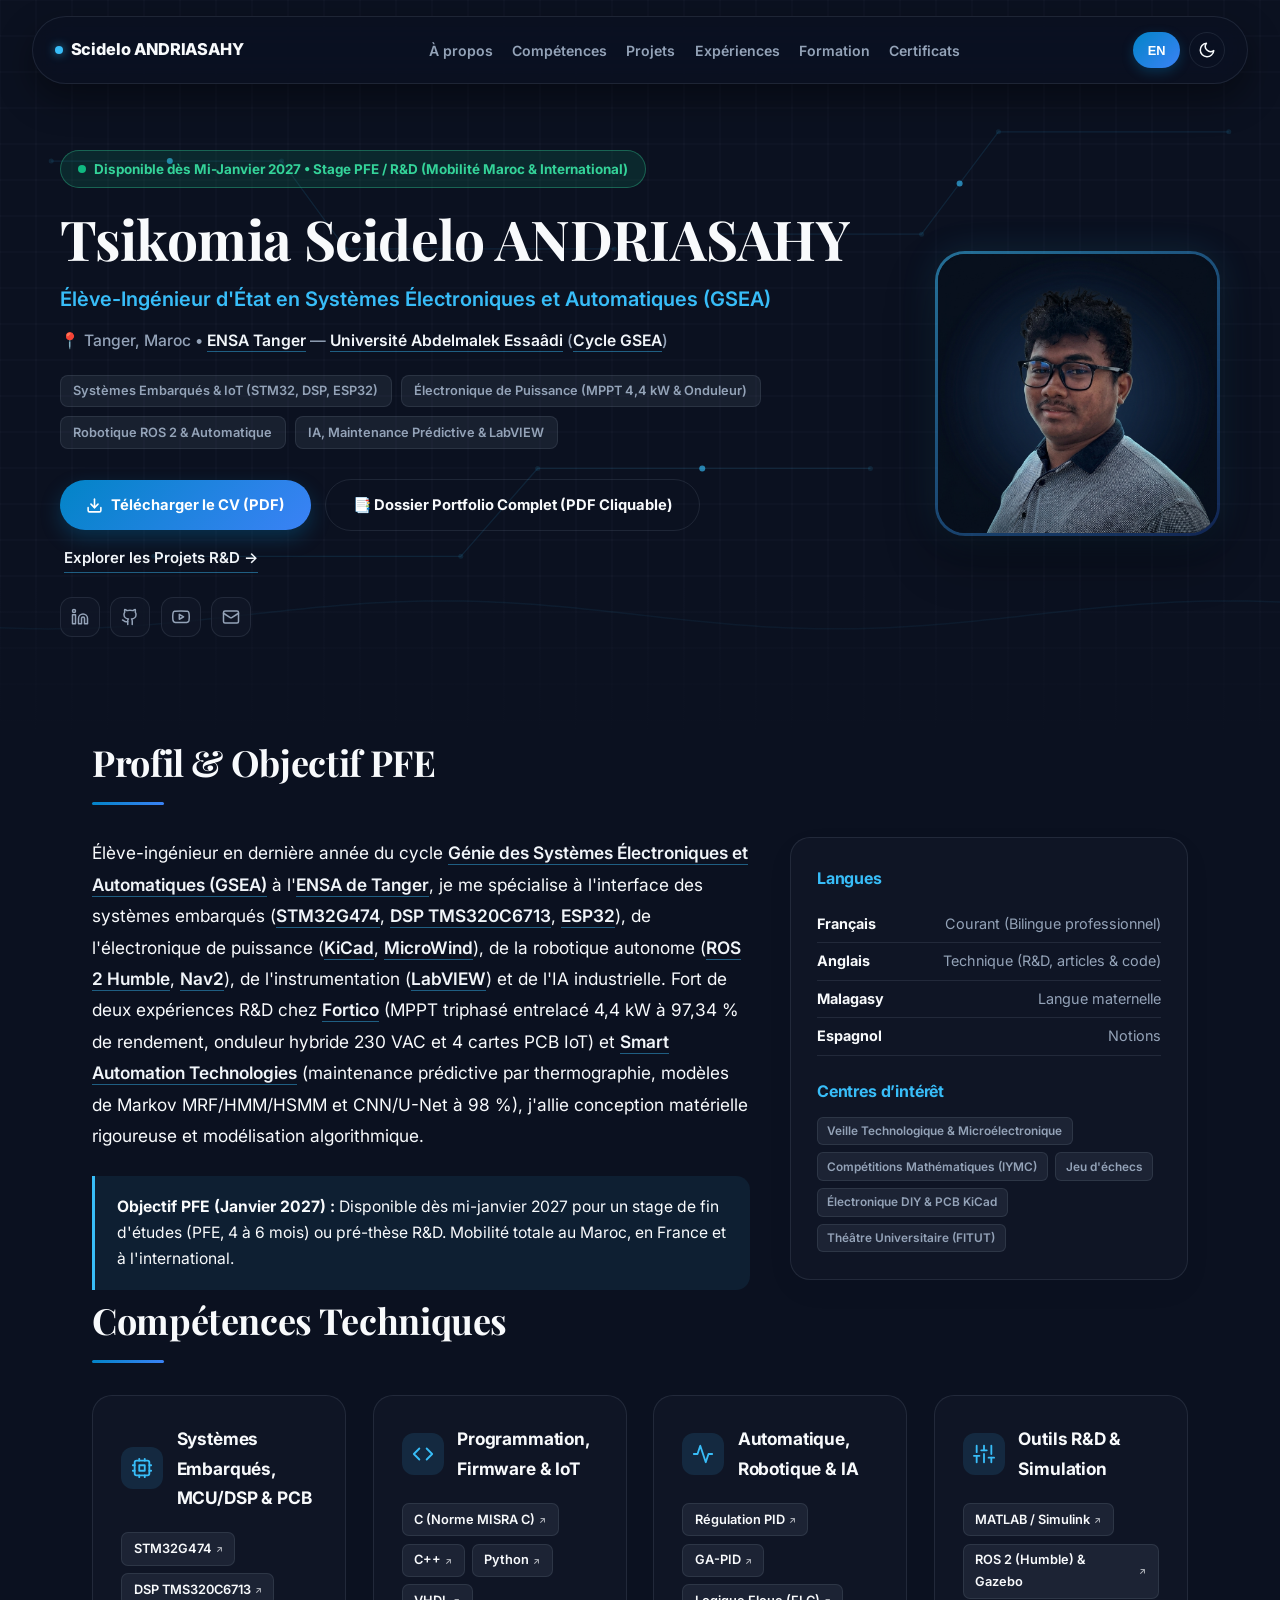
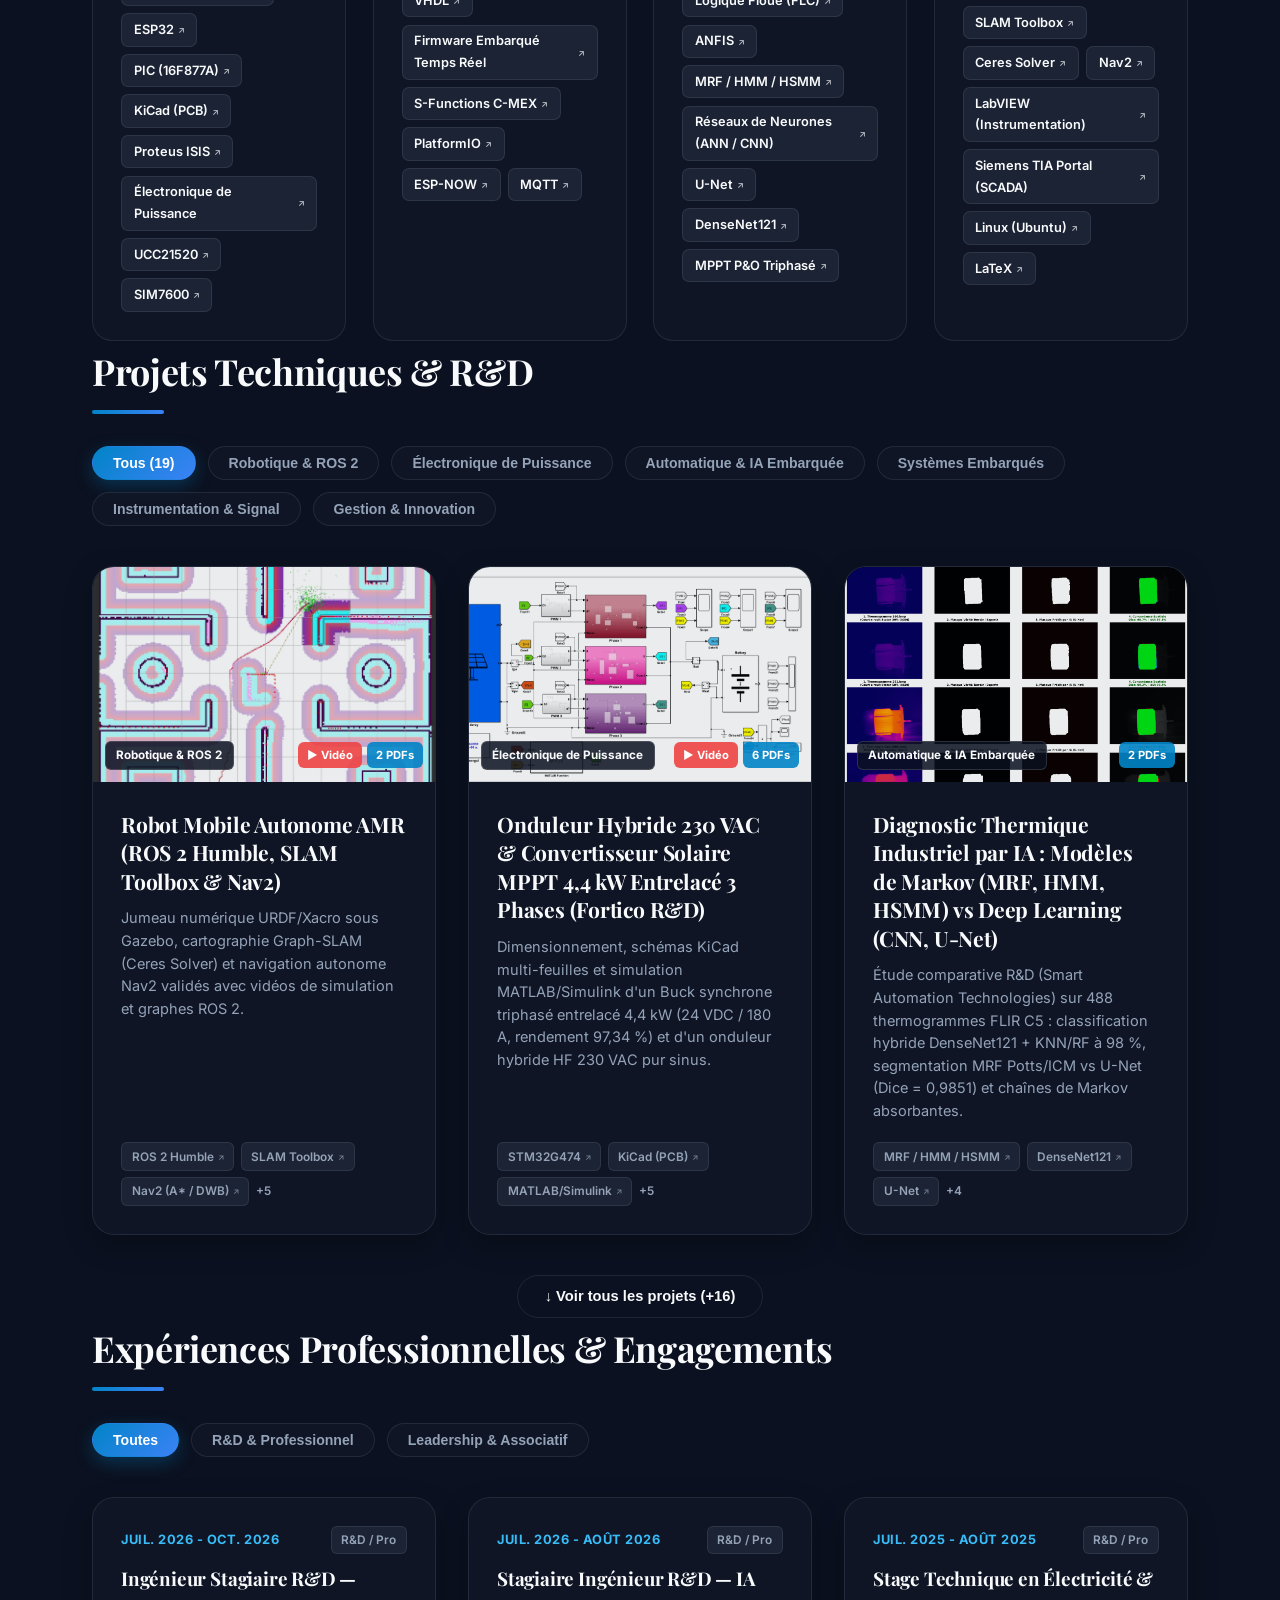
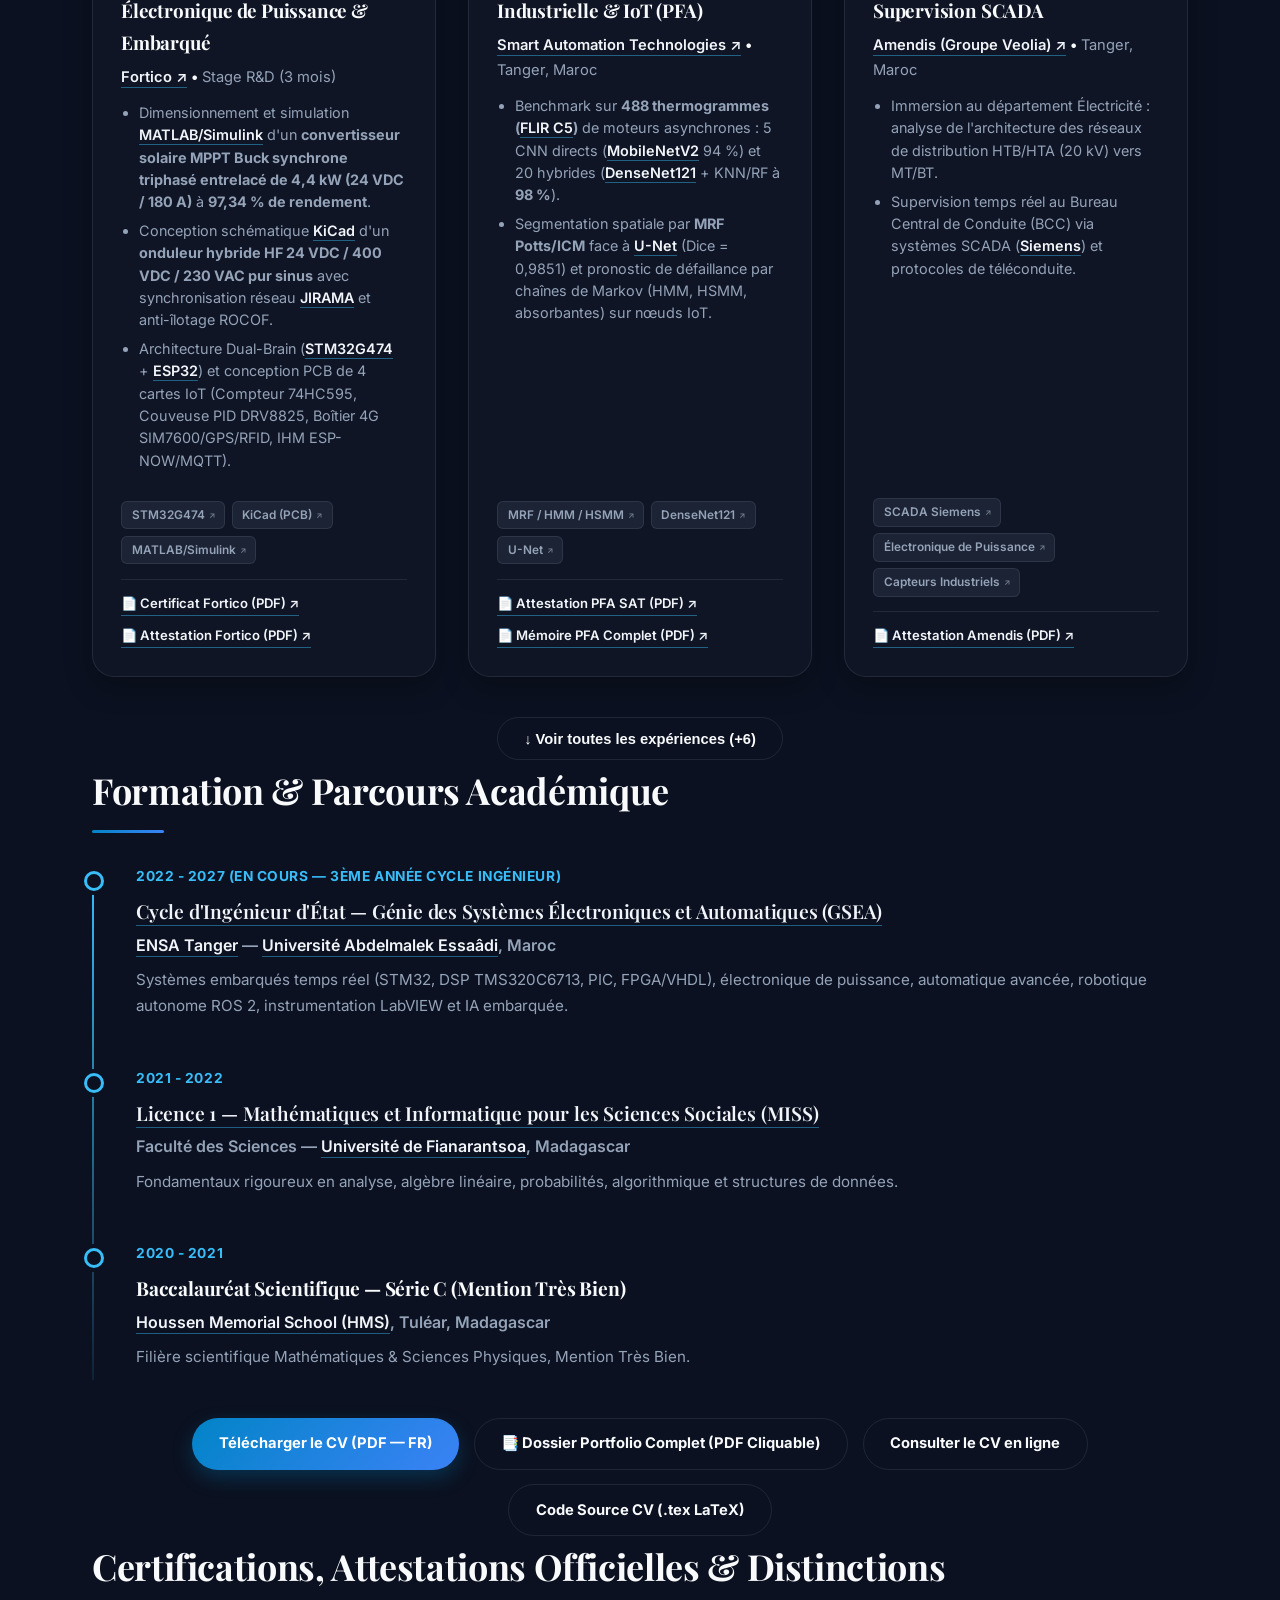
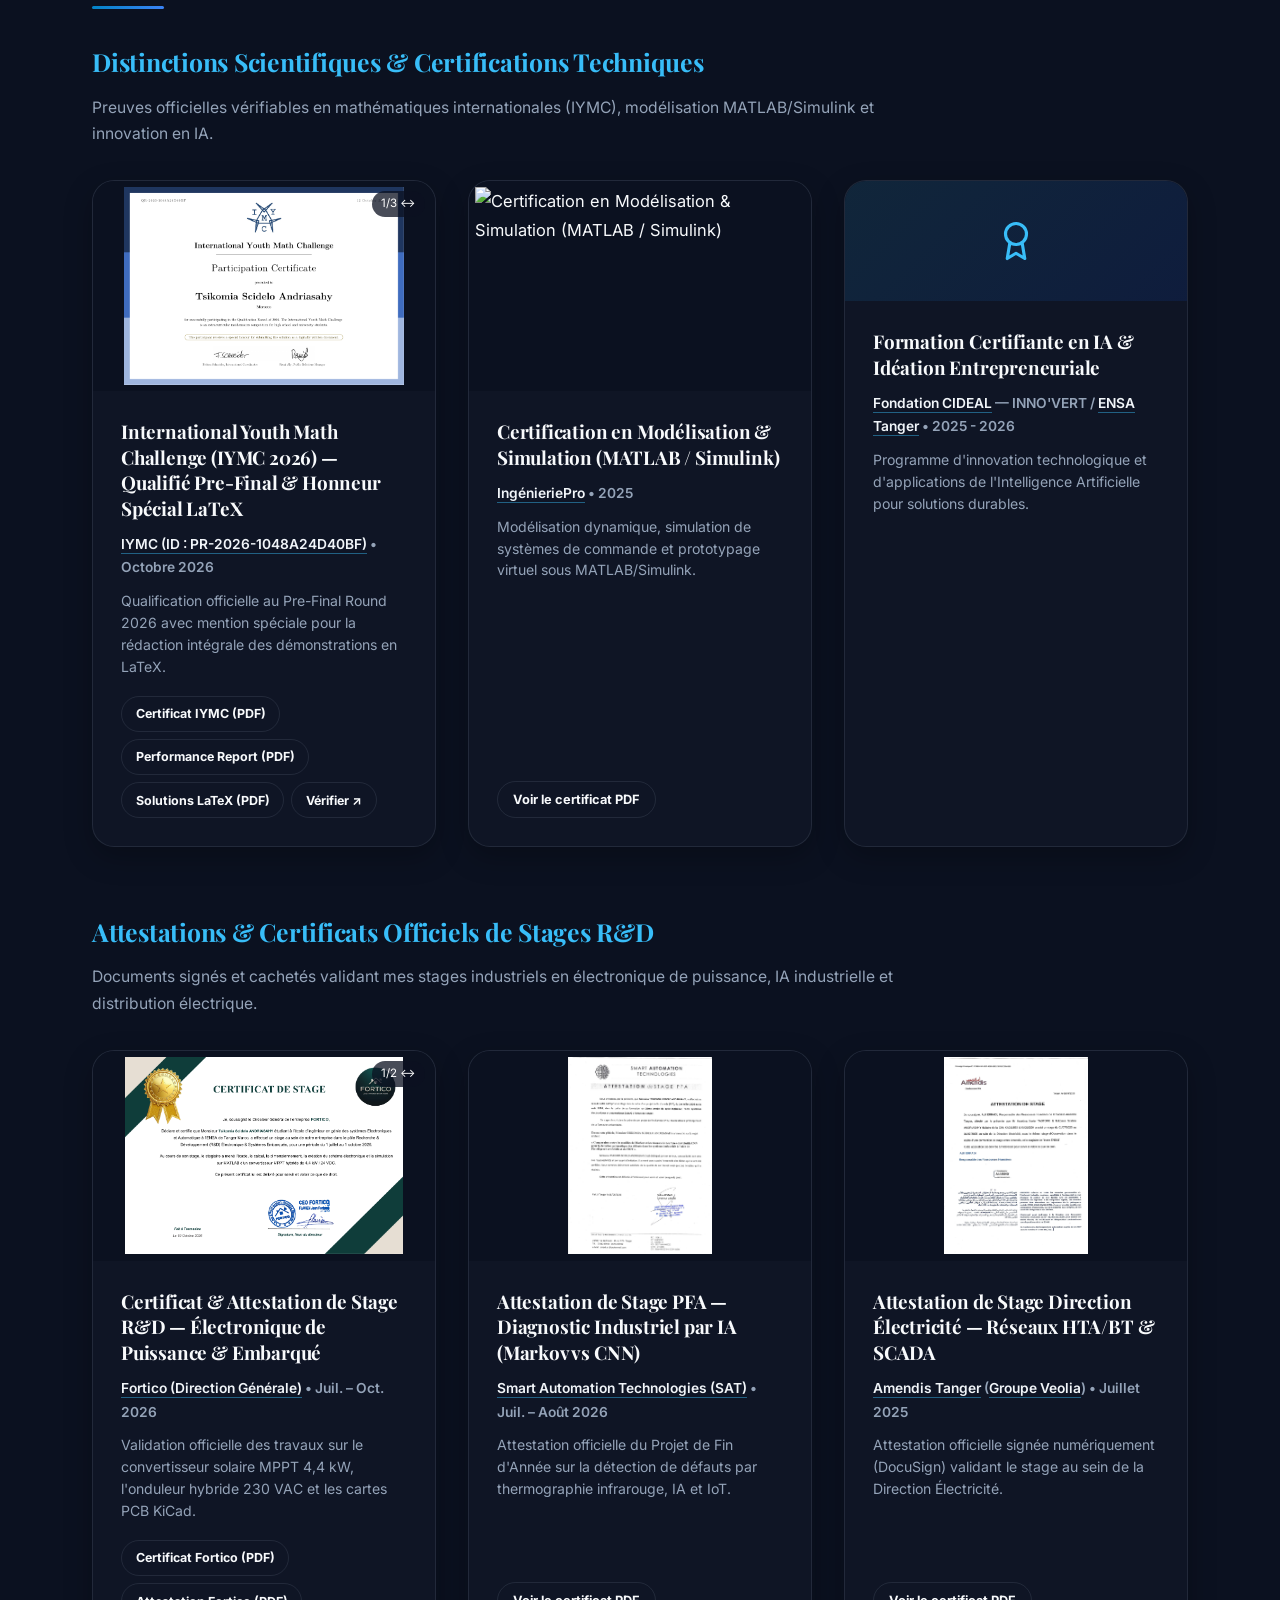
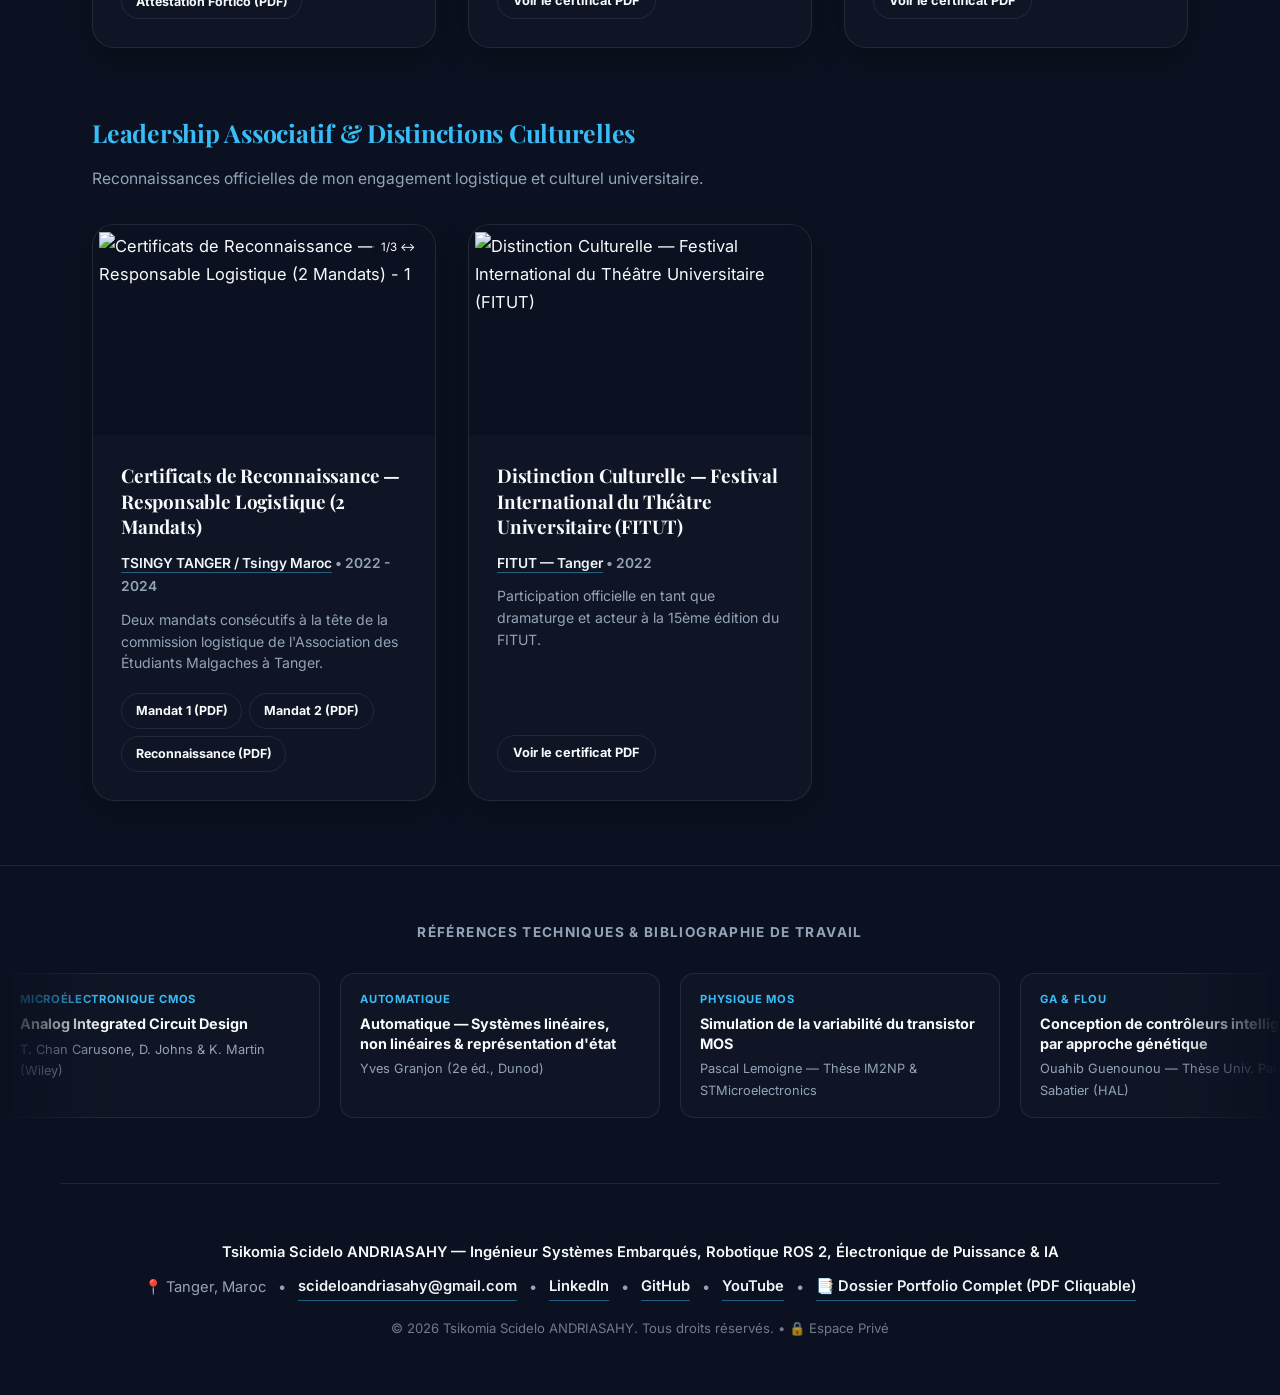
==== commit 56df55fa: "chore: link verified YouTube channel UCqIzu57g0aMRBuQBv294gXw across portfolio and FR/EN PDF dossier" ====
--- a/index.html
+++ b/index.html
@@ -36,7 +36,7 @@
       "sameAs": [
         "https://www.linkedin.com/in/scidelo",
         "https://github.com/scidelo-andriasahy",
-        "https://www.youtube.com/@ScideloEngineering"
+        "https://www.youtube.com/channel/UCqIzu57g0aMRBuQBv294gXw"
       ]
     }
     </script>
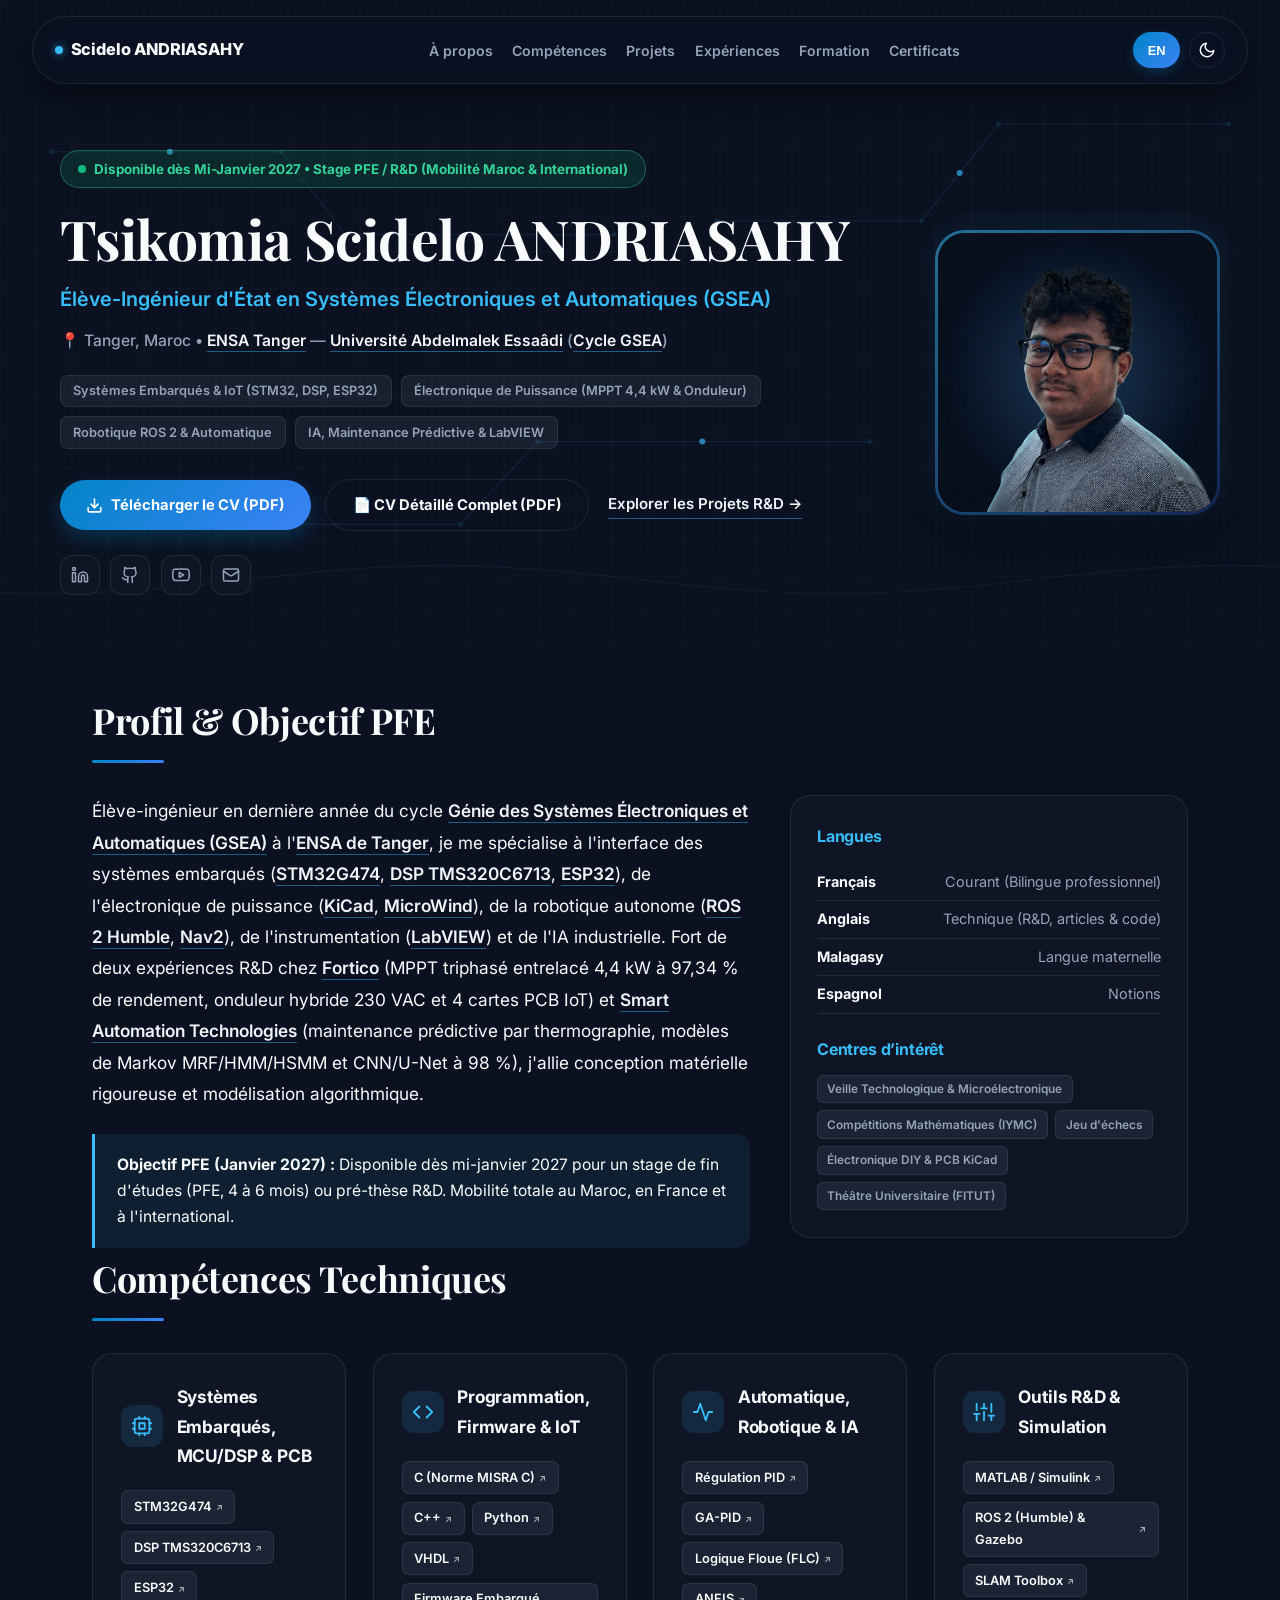
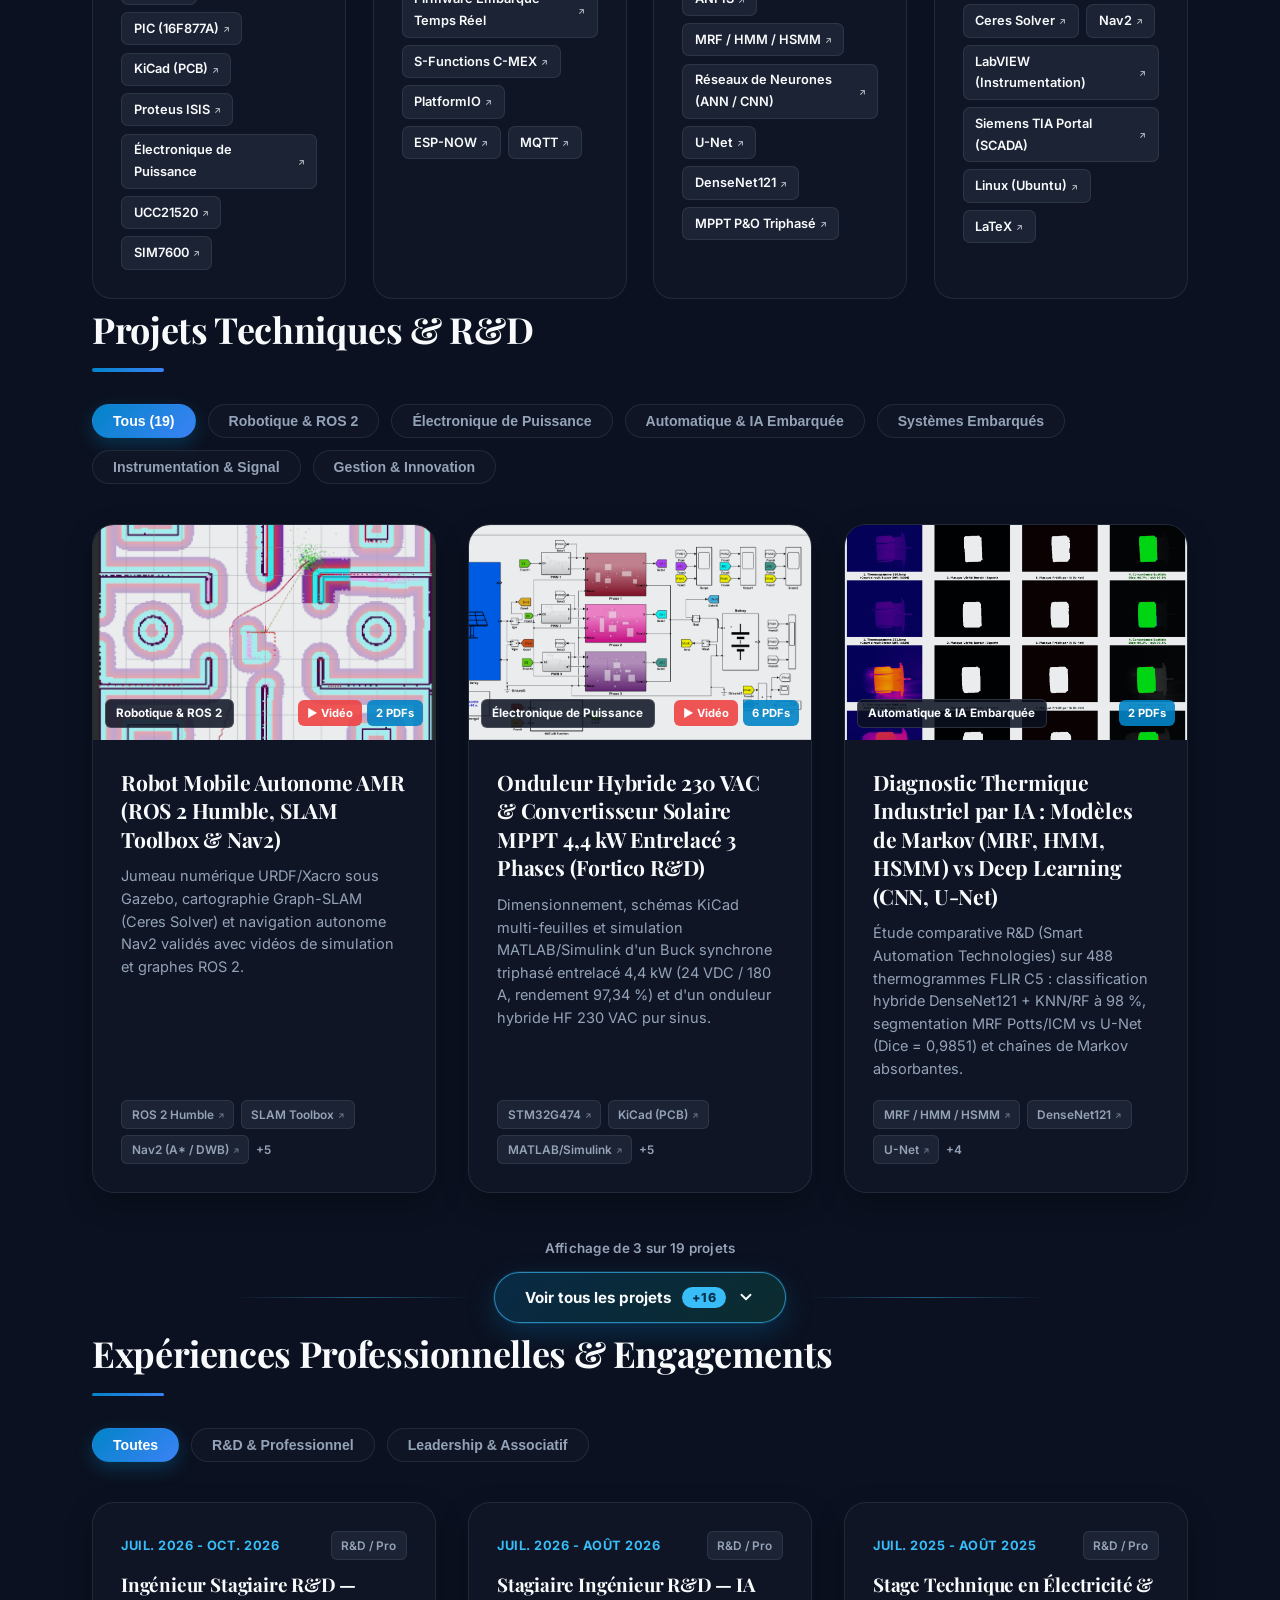
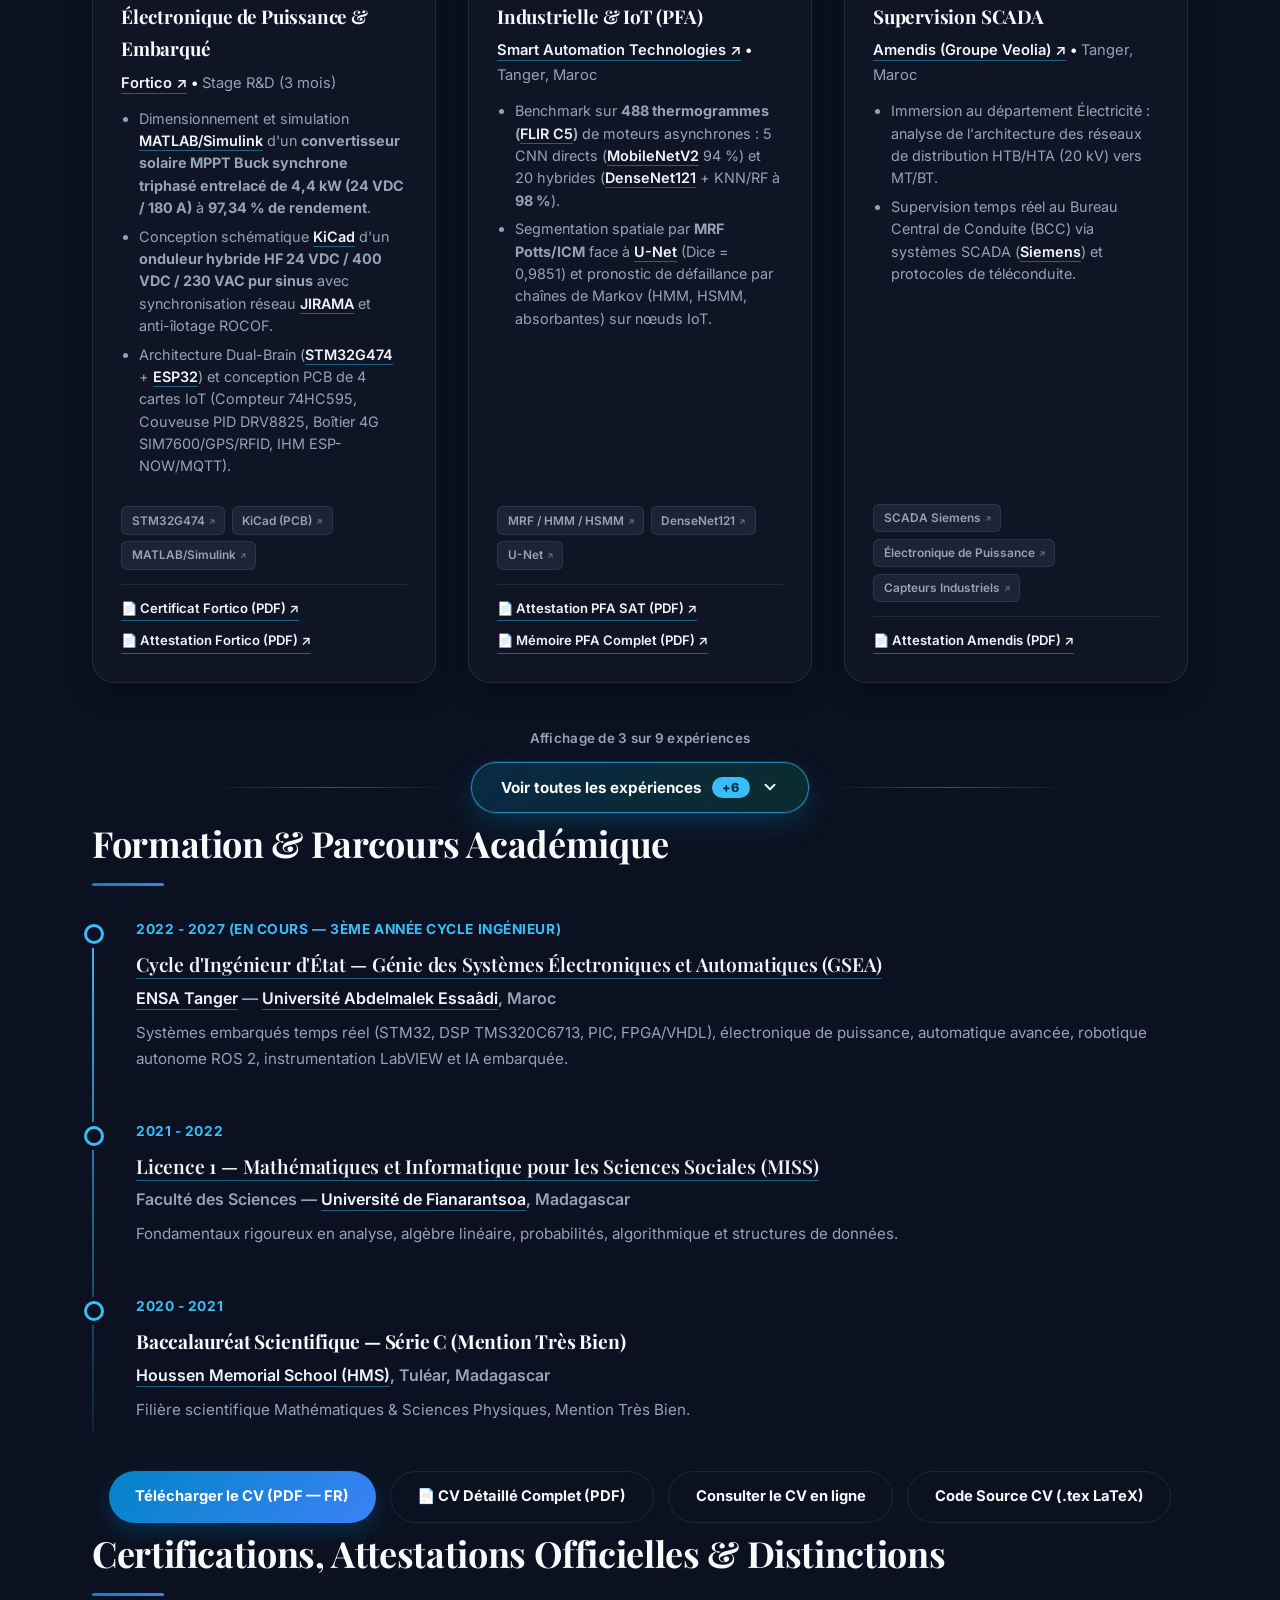
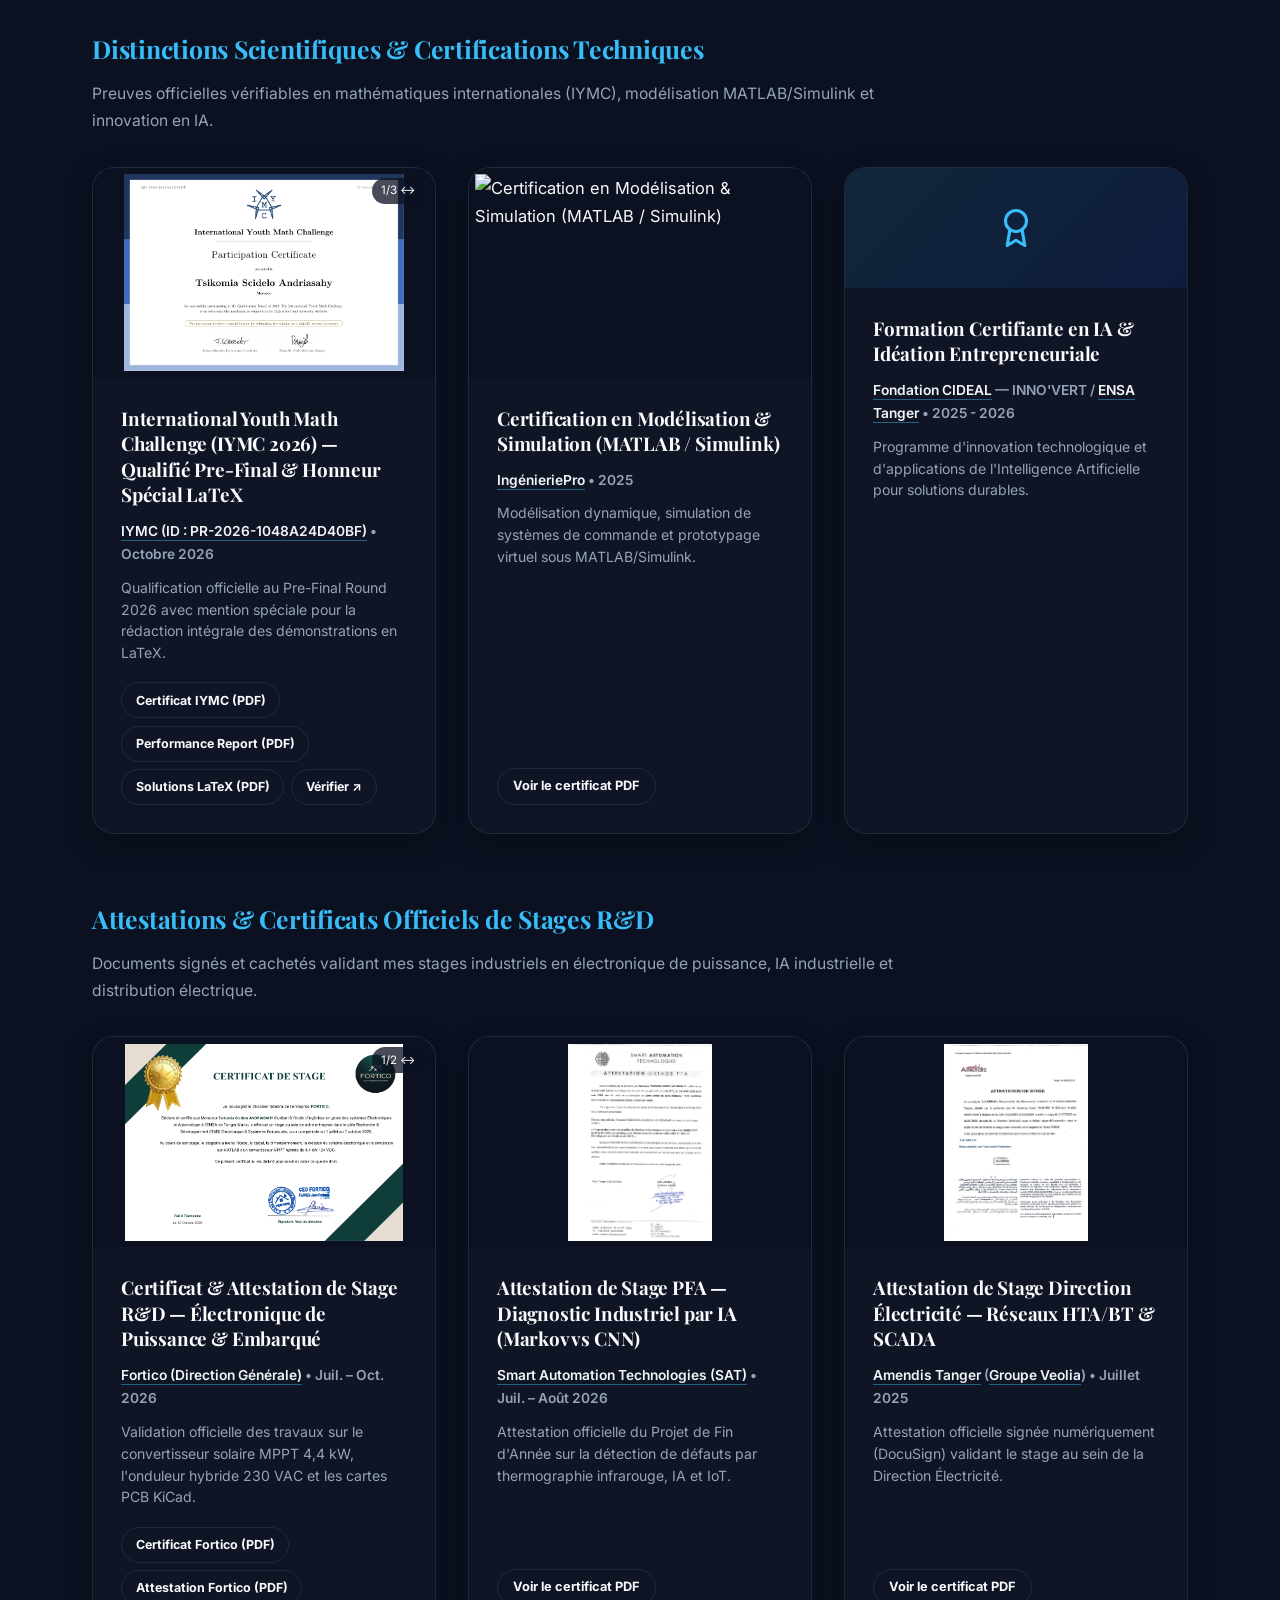
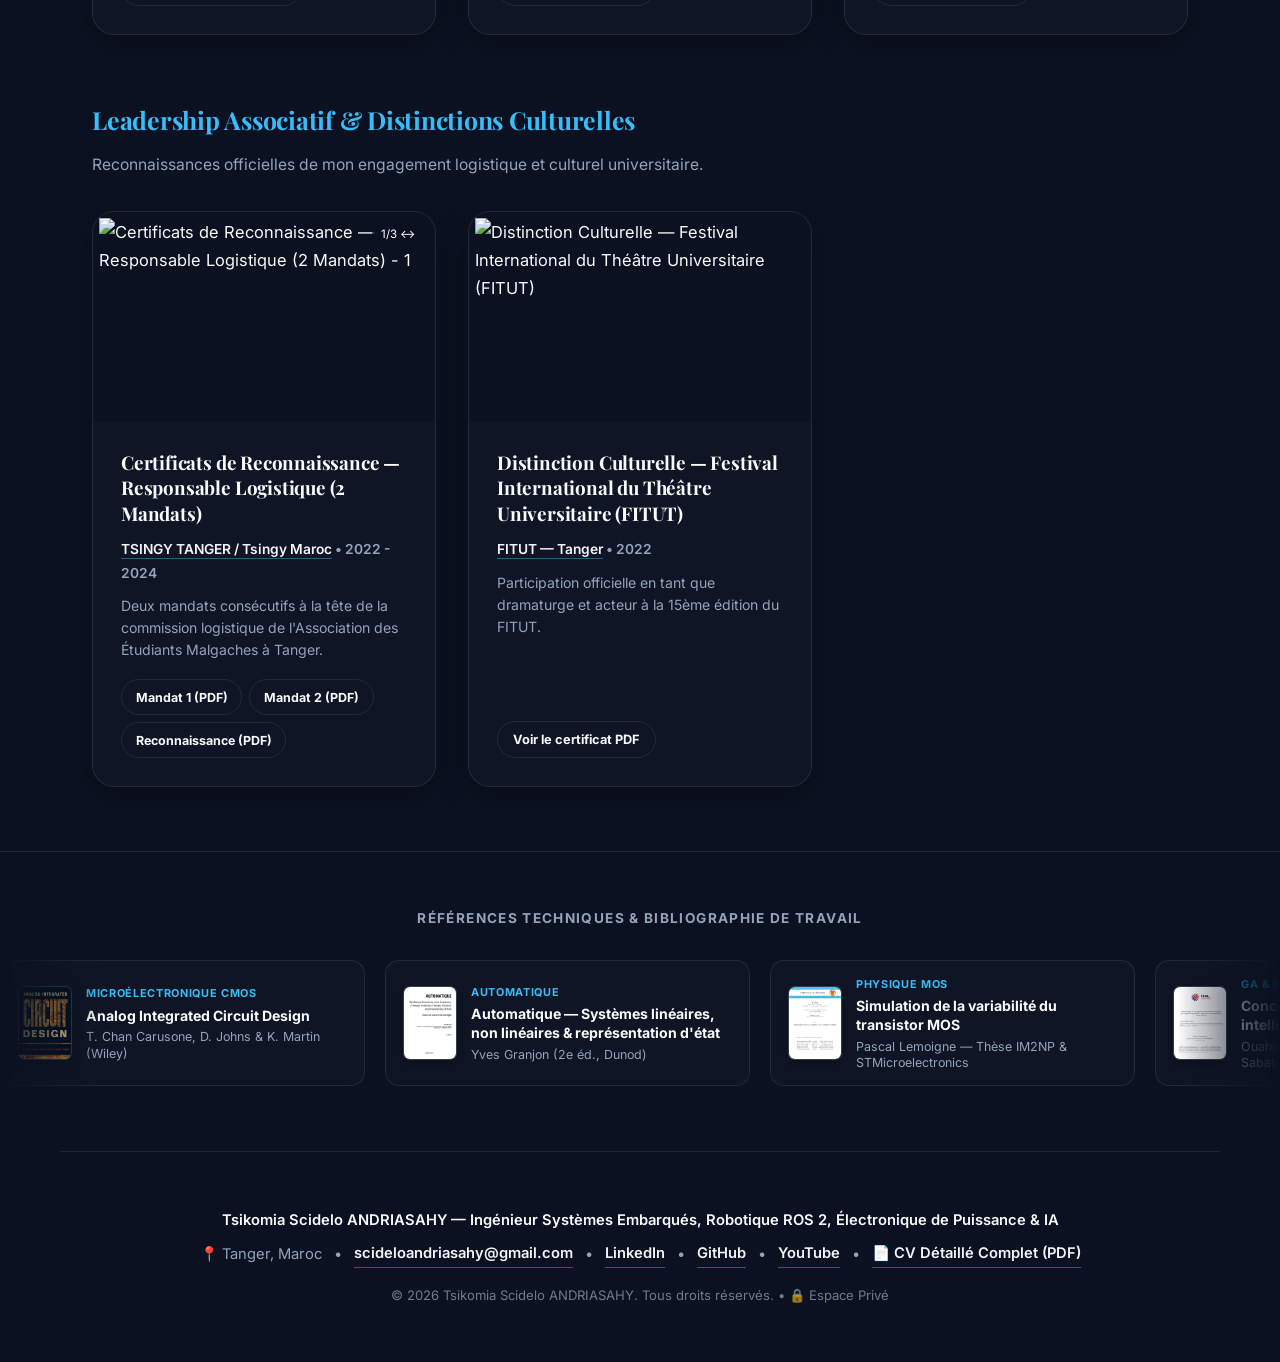
==== commit a7a1001a: "feat: auto-generated Comprehensive FR/EN CV PDFs on every deploy, book cover thumbnails in bibliogra" ====
--- a/index.html
+++ b/index.html
@@ -108,7 +108,7 @@
             <div class="timeline" id="education-timeline"></div>
             <div style="margin-top: 2.75rem; text-align: center; display: flex; justify-content: center; gap: 0.9rem; flex-wrap: wrap;">
                 <a href="assets/pdfs/CV_ANDRIASAHY_Tsikomia_Scidelo.pdf" class="btn" download id="download-cv-btn">Télécharger le CV (PDF — FR)</a>
-                <a href="assets/pdfs/Dossier_Portfolio_Complet_ANDRIASAHY_FR.pdf" class="btn btn-outline" target="_blank" id="download-dossier-btn">📑 Dossier Portfolio Complet (PDF Cliquable)</a>
+                <a href="assets/pdfs/CV_Detaille_ANDRIASAHY_FR.pdf" class="btn btn-outline" target="_blank" id="download-dossier-btn">📄 CV Détaillé Complet (PDF)</a>
                 <a href="assets/pdfs/CV_ANDRIASAHY_Tsikomia_Scidelo.pdf" class="btn btn-outline" target="_blank" id="view-cv-btn">Consulter le CV en ligne</a>
                 <a href="assets/pdfs/CV_ANDRIASAHY_Tsikomia_Scidelo.tex" class="btn btn-outline" download id="download-tex-btn">Code Source CV (.tex LaTeX)</a>
             </div>
--- a/styles/main.css
+++ b/styles/main.css
@@ -1022,26 +1022,47 @@
 }
 
 .bib-card {
-    flex: 0 0 320px;
+    flex: 0 0 365px;
     background: var(--card-bg);
     border: 1px solid var(--border-color);
     border-radius: 14px;
-    padding: 1rem 1.2rem;
+    padding: 0.85rem 1.05rem;
     text-decoration: none;
     color: inherit;
     display: flex;
-    flex-direction: column;
-    gap: 0.3rem;
+    flex-direction: row;
+    align-items: center;
+    gap: 0.9rem;
     transition: var(--transition);
 }
 
 .bib-card:hover {
     border-color: var(--accent-cyan);
-    transform: translateY(-2px);
+    transform: translateY(-3px);
+    box-shadow: 0 10px 24px rgba(2, 132, 199, 0.16);
+}
+
+.bib-thumb {
+    width: 54px;
+    height: 74px;
+    flex-shrink: 0;
+    border-radius: 7px;
+    object-fit: cover;
+    object-position: top center;
+    background: #0f172a;
+    border: 1px solid rgba(148, 163, 184, 0.28);
+    box-shadow: 0 4px 12px rgba(0, 0, 0, 0.28);
+}
+
+.bib-card-body {
+    display: flex;
+    flex-direction: column;
+    gap: 0.26rem;
+    min-width: 0;
 }
 
 .bib-card-tag {
-    font-size: 0.7rem;
+    font-size: 0.68rem;
     font-weight: 700;
     text-transform: uppercase;
     letter-spacing: 0.06em;
@@ -1050,21 +1071,135 @@
 
 .bib-card-title {
     font-family: 'Inter', sans-serif;
-    font-size: 0.9rem;
+    font-size: 0.88rem;
     font-weight: 700;
     color: var(--text-color);
-    line-height: 1.35;
+    line-height: 1.32;
 }
 
 .bib-card-author {
-    font-size: 0.8rem;
+    font-size: 0.78rem;
     color: var(--text-muted);
-}
-
-/* Expand / Collapse Section Toggle Row */
+    line-height: 1.3;
+}
+
+/* Standout Expand / Collapse Section Toggle Bar (Unmistakable for Recruiters) */
 .expand-toggle-wrap {
-    margin-top: 2.5rem;
-    text-align: center;
+    margin-top: 2.75rem;
+    display: flex;
+    flex-direction: column;
+    align-items: center;
+    gap: 0.75rem;
+}
+
+.expand-status-hint {
+    font-size: 0.84rem;
+    font-weight: 600;
+    color: var(--text-muted);
+    letter-spacing: 0.02em;
+}
+
+.expand-toggle-bar {
+    width: 100%;
+    display: flex;
+    align-items: center;
+    justify-content: center;
+    gap: 1.25rem;
+}
+
+.expand-toggle-bar::before,
+.expand-toggle-bar::after {
+    content: '';
+    flex: 1;
+    max-width: 240px;
+    height: 1px;
+    background: linear-gradient(to right, transparent, rgba(56, 189, 248, 0.45), transparent);
+}
+
+.btn-expand-more {
+    display: inline-flex;
+    align-items: center;
+    gap: 0.7rem;
+    padding: 0.9rem 1.85rem;
+    border-radius: 999px;
+    border: 1.5px solid rgba(56, 189, 248, 0.65);
+    background: linear-gradient(135deg, rgba(2, 132, 199, 0.22), rgba(16, 185, 129, 0.16));
+    color: #f8fafc;
+    font-family: 'Inter', sans-serif;
+    font-size: 0.95rem;
+    font-weight: 700;
+    cursor: pointer;
+    box-shadow: 0 0 0 1px rgba(56, 189, 248, 0.15), 0 10px 28px rgba(2, 132, 199, 0.26);
+    transition: transform 0.22s ease, box-shadow 0.22s ease, border-color 0.22s ease, background 0.22s ease;
+}
+
+[data-theme="light"] .btn-expand-more {
+    background: linear-gradient(135deg, #0284c7, #0ea5e9);
+    color: #ffffff;
+    border-color: #0284c7;
+    box-shadow: 0 10px 24px rgba(2, 132, 199, 0.3);
+}
+
+.btn-expand-more:hover {
+    transform: translateY(-3px);
+    border-color: #38bdf8;
+    background: linear-gradient(135deg, #0284c7, #0d9488);
+    color: #ffffff;
+    box-shadow: 0 14px 34px rgba(56, 189, 248, 0.4);
+}
+
+.expand-count-pill {
+    background: #38bdf8;
+    color: #082f49;
+    font-size: 0.78rem;
+    font-weight: 800;
+    padding: 0.18rem 0.62rem;
+    border-radius: 999px;
+    letter-spacing: 0.02em;
+}
+
+[data-theme="light"] .expand-count-pill,
+.btn-expand-more:hover .expand-count-pill {
+    background: rgba(255, 255, 255, 0.95);
+    color: #0369a1;
+}
+
+.expand-chevron {
+    transition: transform 0.25s ease;
+}
+
+.btn-expand-more:hover .expand-chevron {
+    transform: translateY(3px);
+}
+
+.btn-expand-less {
+    display: inline-flex;
+    align-items: center;
+    gap: 0.6rem;
+    padding: 0.82rem 1.7rem;
+    border-radius: 999px;
+    border: 1.5px solid rgba(245, 158, 11, 0.55);
+    background: rgba(245, 158, 11, 0.12);
+    color: #fbbf24;
+    font-family: 'Inter', sans-serif;
+    font-size: 0.92rem;
+    font-weight: 700;
+    cursor: pointer;
+    box-shadow: 0 8px 20px rgba(245, 158, 11, 0.14);
+    transition: transform 0.22s ease, box-shadow 0.22s ease, background 0.22s ease, color 0.22s ease;
+}
+
+[data-theme="light"] .btn-expand-less {
+    background: #fffbeb;
+    color: #b45309;
+    border-color: #f59e0b;
+}
+
+.btn-expand-less:hover {
+    transform: translateY(-2px);
+    background: #f59e0b;
+    color: #0b1120;
+    box-shadow: 0 12px 26px rgba(245, 158, 11, 0.3);
 }
 
 /* Scrollable & Zoomable Lightbox Upgrade (Fixes Cropped Tall Images & Single-Image Zoom) */
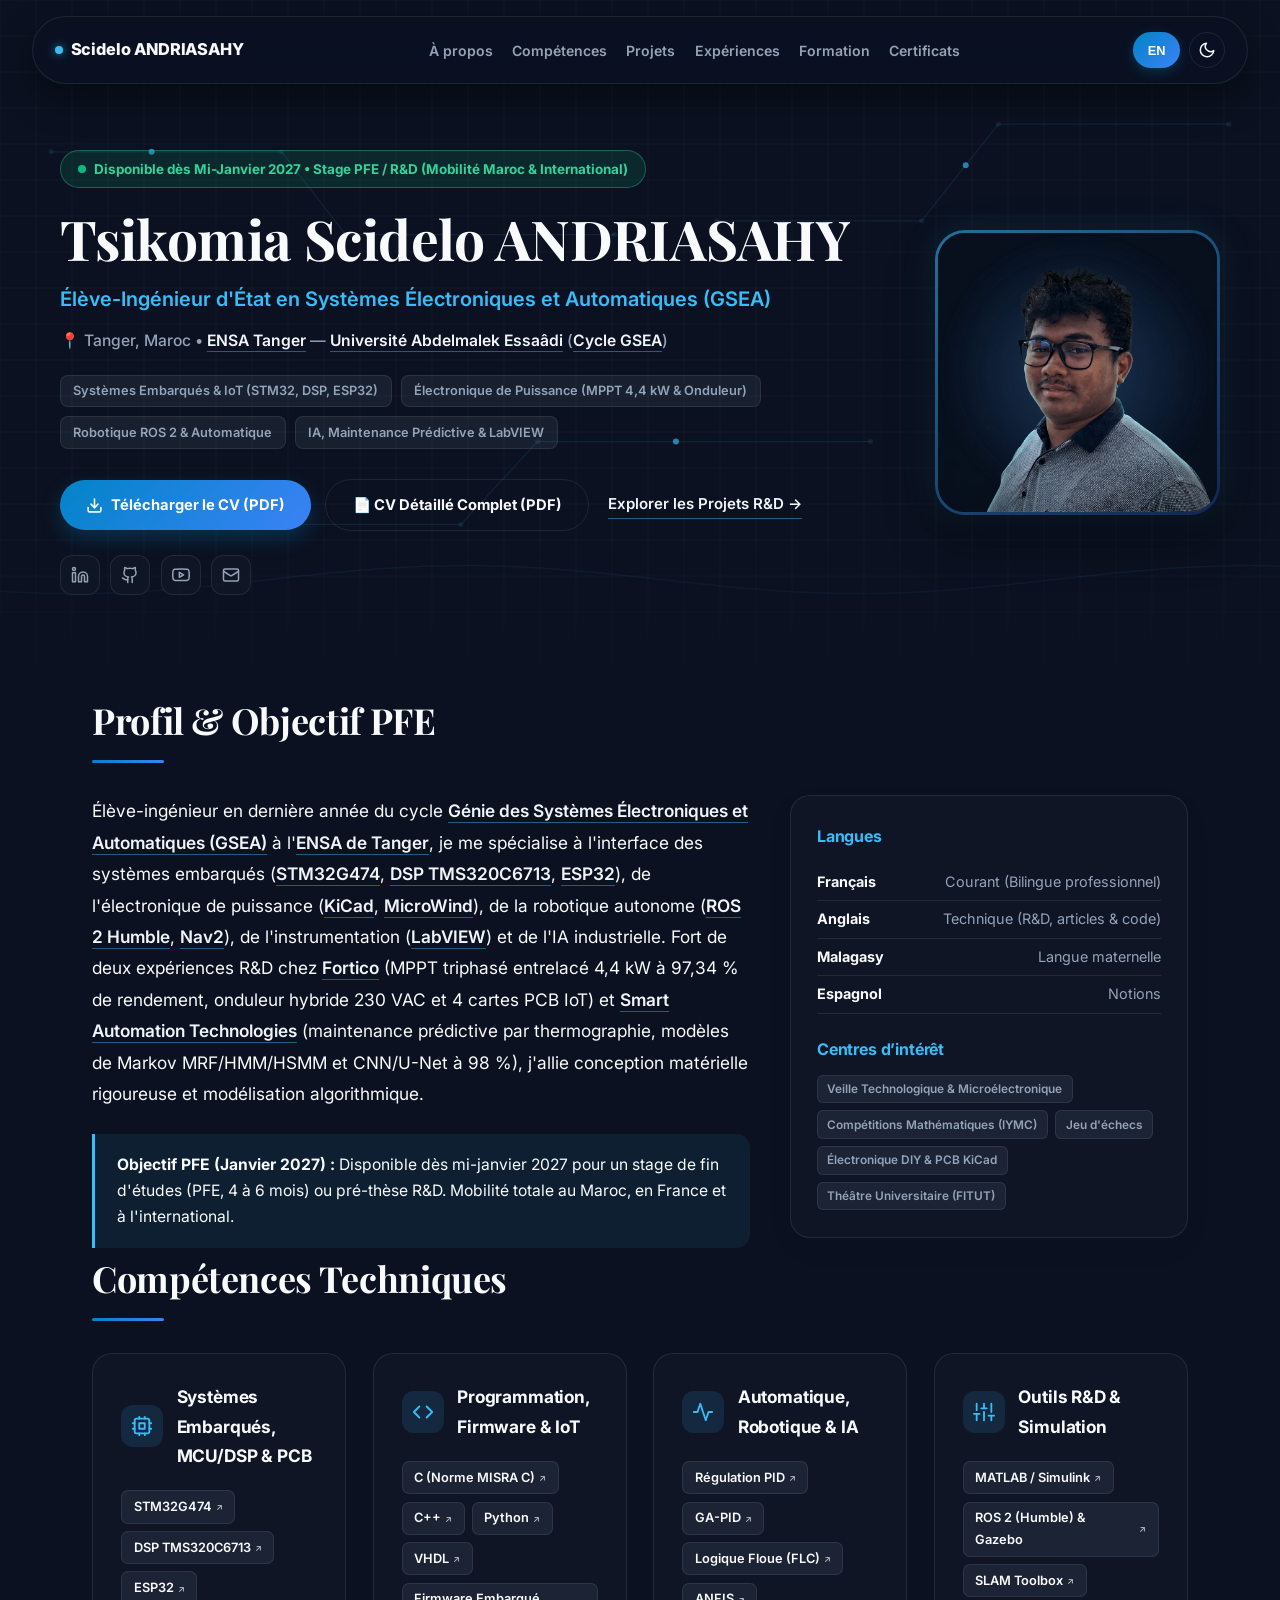
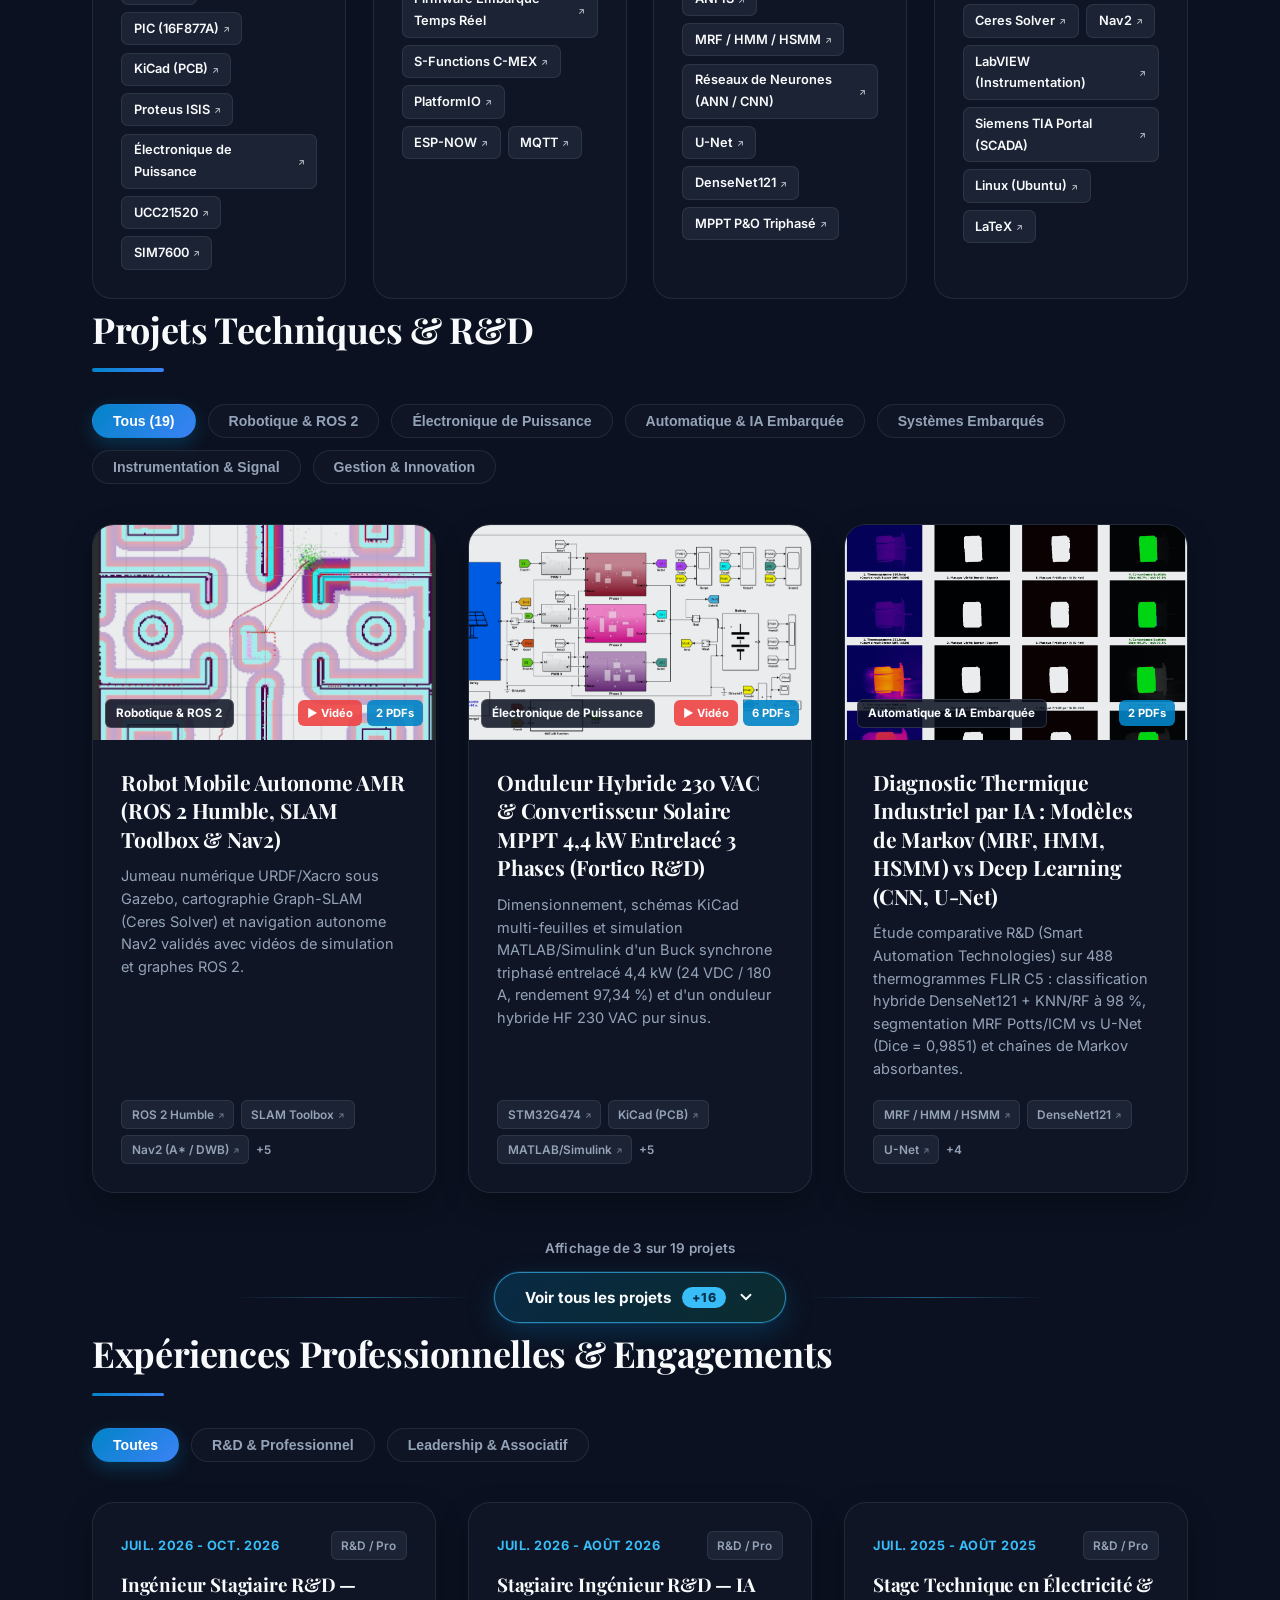
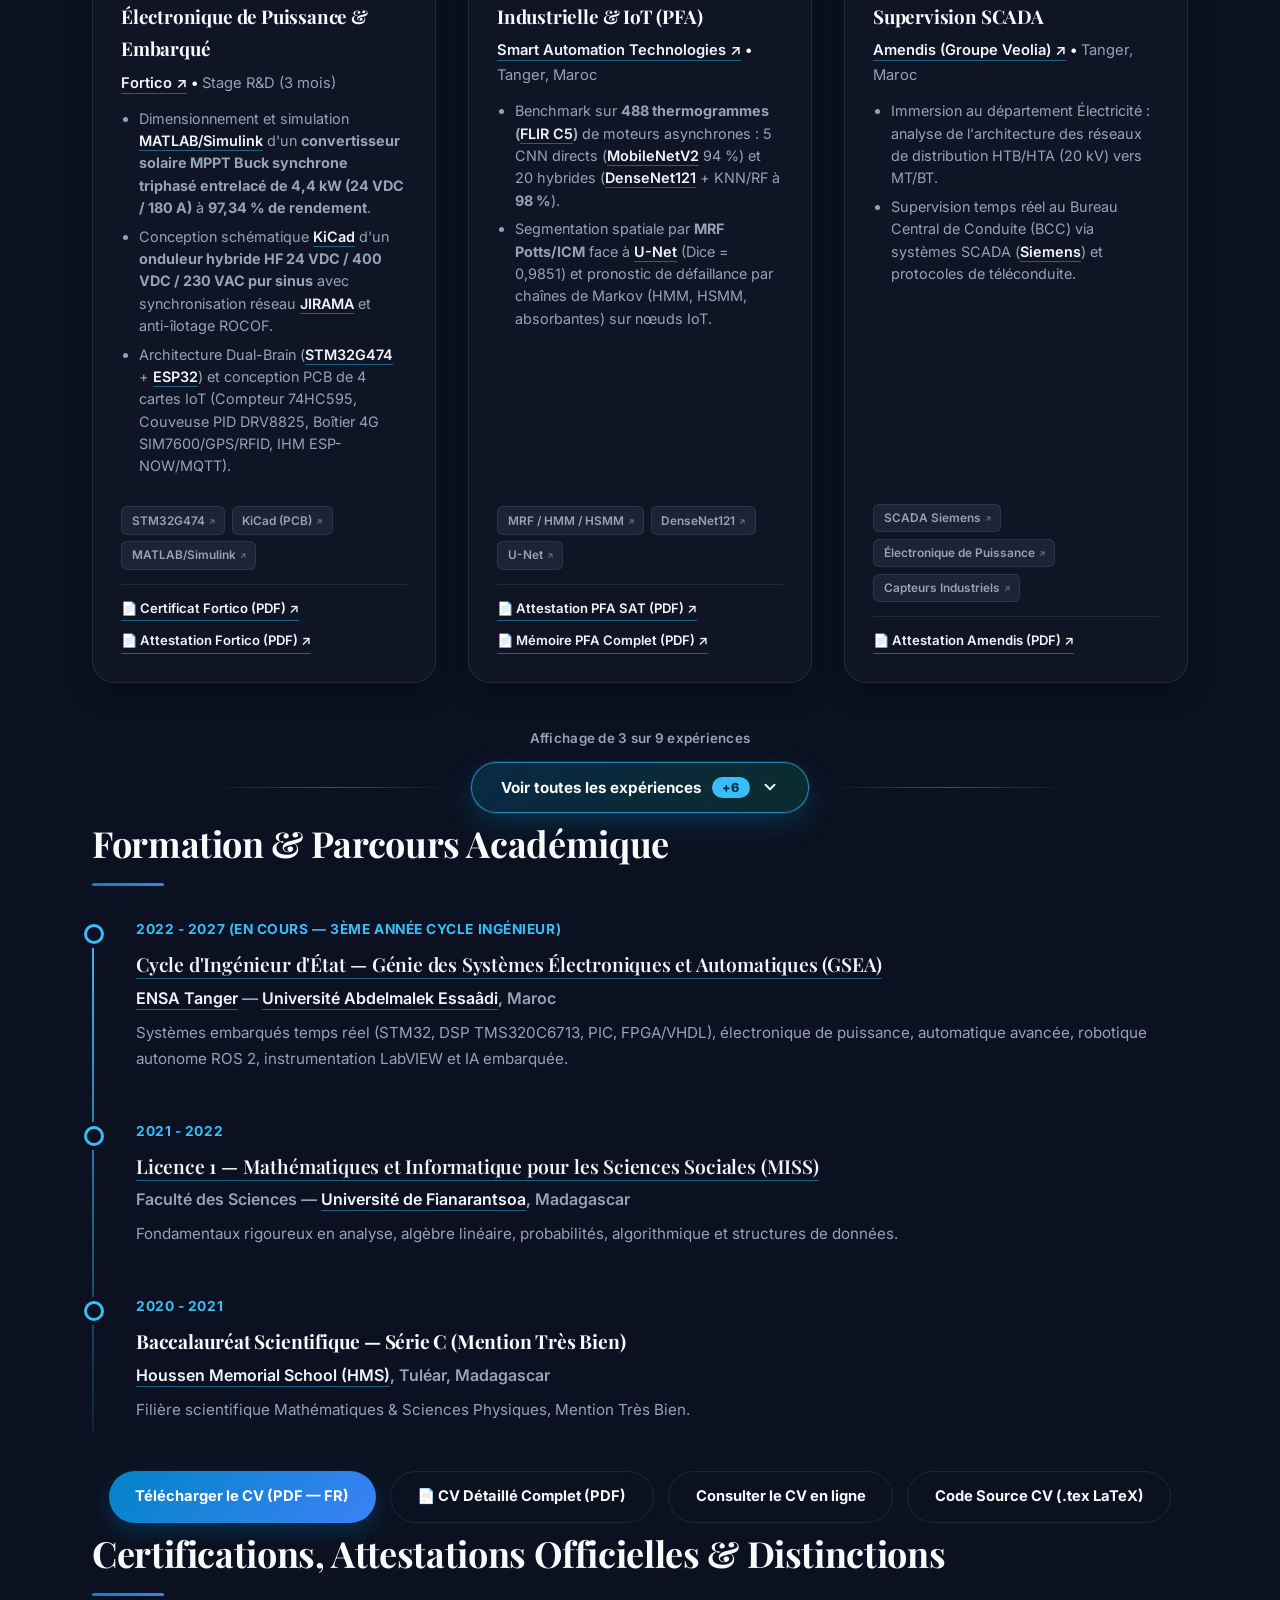
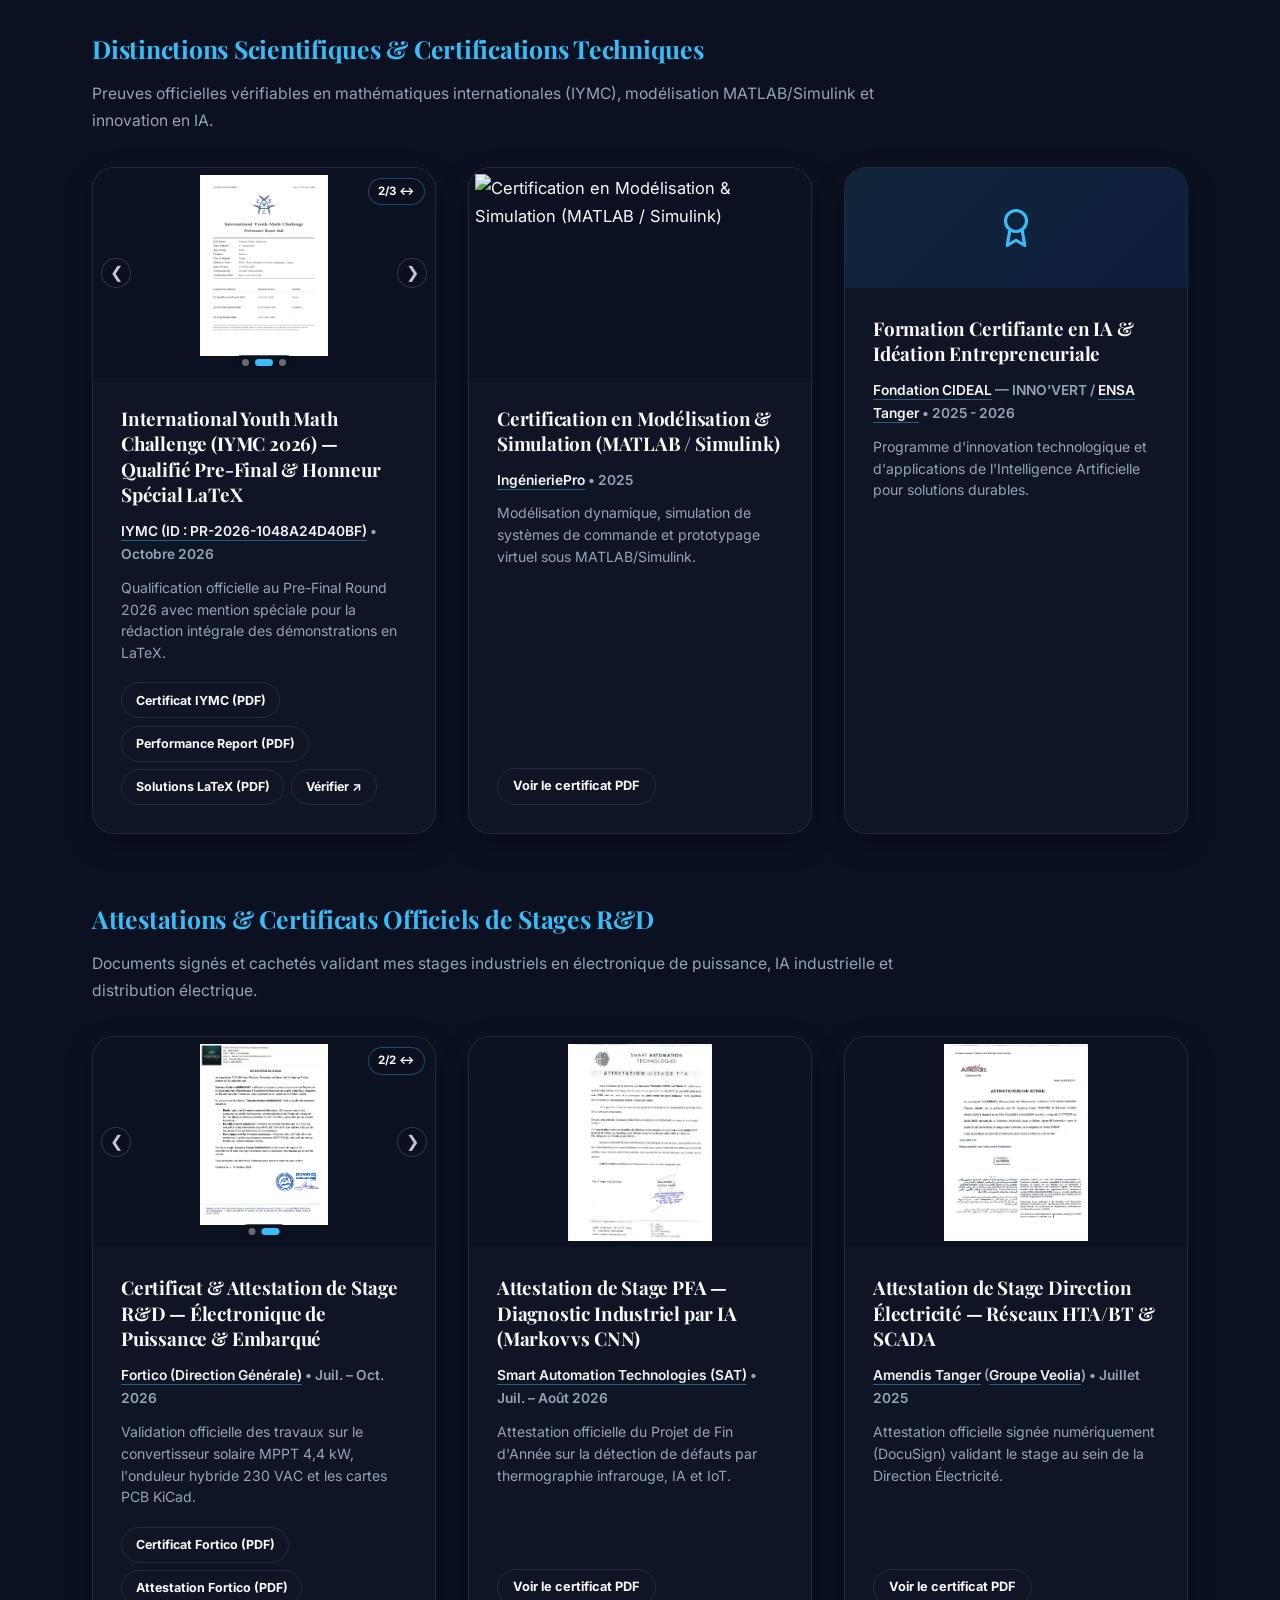
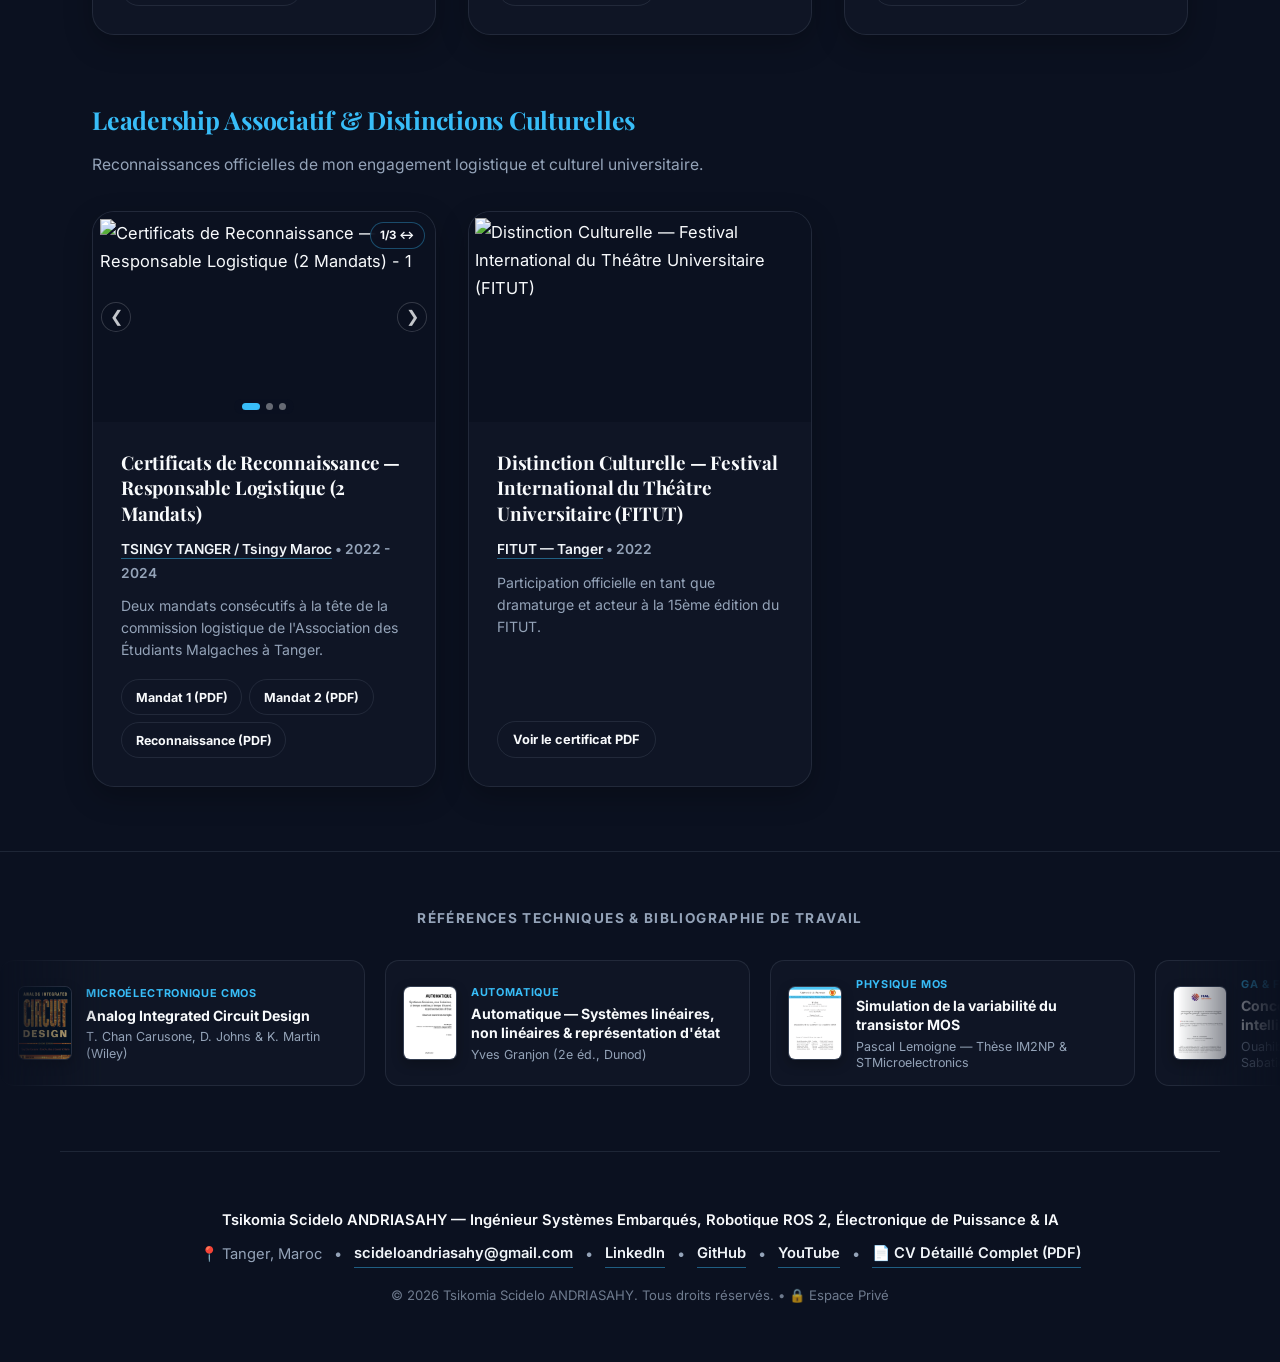
==== commit 4773b8e0: "fix: ensure certificate horizontal carousel always animates and bust browser cache on deploy" ====
--- a/index.html
+++ b/index.html
@@ -22,7 +22,7 @@
     <link rel="preconnect" href="https://fonts.gstatic.com" crossorigin>
     <link href="https://fonts.googleapis.com/css2?family=Fira+Code:wght@400;500&family=Inter:wght@400;500;600;700;800&family=Playfair+Display:wght@700;800&display=swap" rel="stylesheet">
 
-    <link rel="stylesheet" href="styles/main.css">
+    <link rel="stylesheet" href="styles/main.css?v=20261120b">
 
     <script type="application/ld+json">
     {
@@ -163,8 +163,8 @@
         <div class="lightbox-caption-bar" id="lightbox-actions"></div>
     </div>
 
-    <script src="data/content.js"></script>
-    <script src="scripts/app.js"></script>
+    <script src="data/content.js?v=20261120b"></script>
+    <script src="scripts/app.js?v=20261120b"></script>
     <!-- Cloudflare Web Analytics --><script defer src='https://static.cloudflareinsights.com/beacon.min.js' data-cf-beacon='{"token": "c7e51db804874defb2791c7cca849aa8"}'></script><!-- End Cloudflare Web Analytics -->
 </body>
 </html>
--- a/styles/main.css
+++ b/styles/main.css
@@ -1320,3 +1320,115 @@
     display: block;
     cursor: zoom-in;
 }
+
+/* Smooth Auto-Sliding Horizontal Certificate Carousel */
+.cert-carousel-wrap {
+    position: relative;
+    width: 100%;
+    height: 100%;
+    overflow: hidden;
+}
+
+.cert-gallery-track {
+    display: flex;
+    width: 100%;
+    height: 100%;
+    transition: transform 0.65s cubic-bezier(0.22, 1, 0.36, 1);
+    will-change: transform;
+}
+
+.cert-slide {
+    flex: 0 0 100%;
+    width: 100%;
+    height: 100%;
+    position: relative;
+}
+
+.cert-slide img {
+    width: 100%;
+    height: 100%;
+    object-fit: contain;
+    padding: 0.45rem 0.45rem 1.4rem;
+    display: block;
+}
+
+.cert-counter-badge {
+    position: absolute;
+    top: 10px;
+    right: 10px;
+    z-index: 12;
+    pointer-events: none;
+    background: rgba(11, 17, 32, 0.82);
+    border: 1px solid rgba(56, 189, 248, 0.35);
+    padding: 0.18rem 0.6rem;
+    border-radius: 50px;
+    color: #f8fafc;
+    font-size: 0.72rem;
+    font-weight: 700;
+    backdrop-filter: blur(4px);
+}
+
+.cert-nav-btn {
+    position: absolute;
+    top: 50%;
+    transform: translateY(-50%);
+    z-index: 14;
+    width: 30px;
+    height: 30px;
+    border-radius: 50%;
+    border: 1px solid rgba(255, 255, 255, 0.22);
+    background: rgba(11, 17, 32, 0.78);
+    color: #f8fafc;
+    font-size: 1rem;
+    line-height: 1;
+    cursor: pointer;
+    display: flex;
+    align-items: center;
+    justify-content: center;
+    opacity: 0.78;
+    transition: opacity 0.2s ease, background 0.2s ease, color 0.2s ease, transform 0.2s ease;
+}
+
+.cert-carousel-wrap:hover .cert-nav-btn {
+    opacity: 1;
+}
+
+.cert-nav-btn:hover {
+    background: var(--accent-cyan);
+    color: #0b1120;
+    border-color: var(--accent-cyan);
+    transform: translateY(-50%) scale(1.08);
+}
+
+.cert-nav-prev { left: 8px; }
+.cert-nav-next { right: 8px; }
+
+.cert-dots {
+    position: absolute;
+    bottom: 8px;
+    left: 50%;
+    transform: translateX(-50%);
+    z-index: 14;
+    display: flex;
+    gap: 6px;
+    background: rgba(11, 17, 32, 0.72);
+    padding: 4px 8px;
+    border-radius: 99px;
+}
+
+.cert-dot {
+    width: 7px;
+    height: 7px;
+    border-radius: 50%;
+    border: none;
+    padding: 0;
+    background: rgba(255, 255, 255, 0.38);
+    cursor: pointer;
+    transition: width 0.25s ease, background 0.25s ease;
+}
+
+.cert-dot.active {
+    width: 18px;
+    border-radius: 99px;
+    background: var(--accent-cyan);
+}
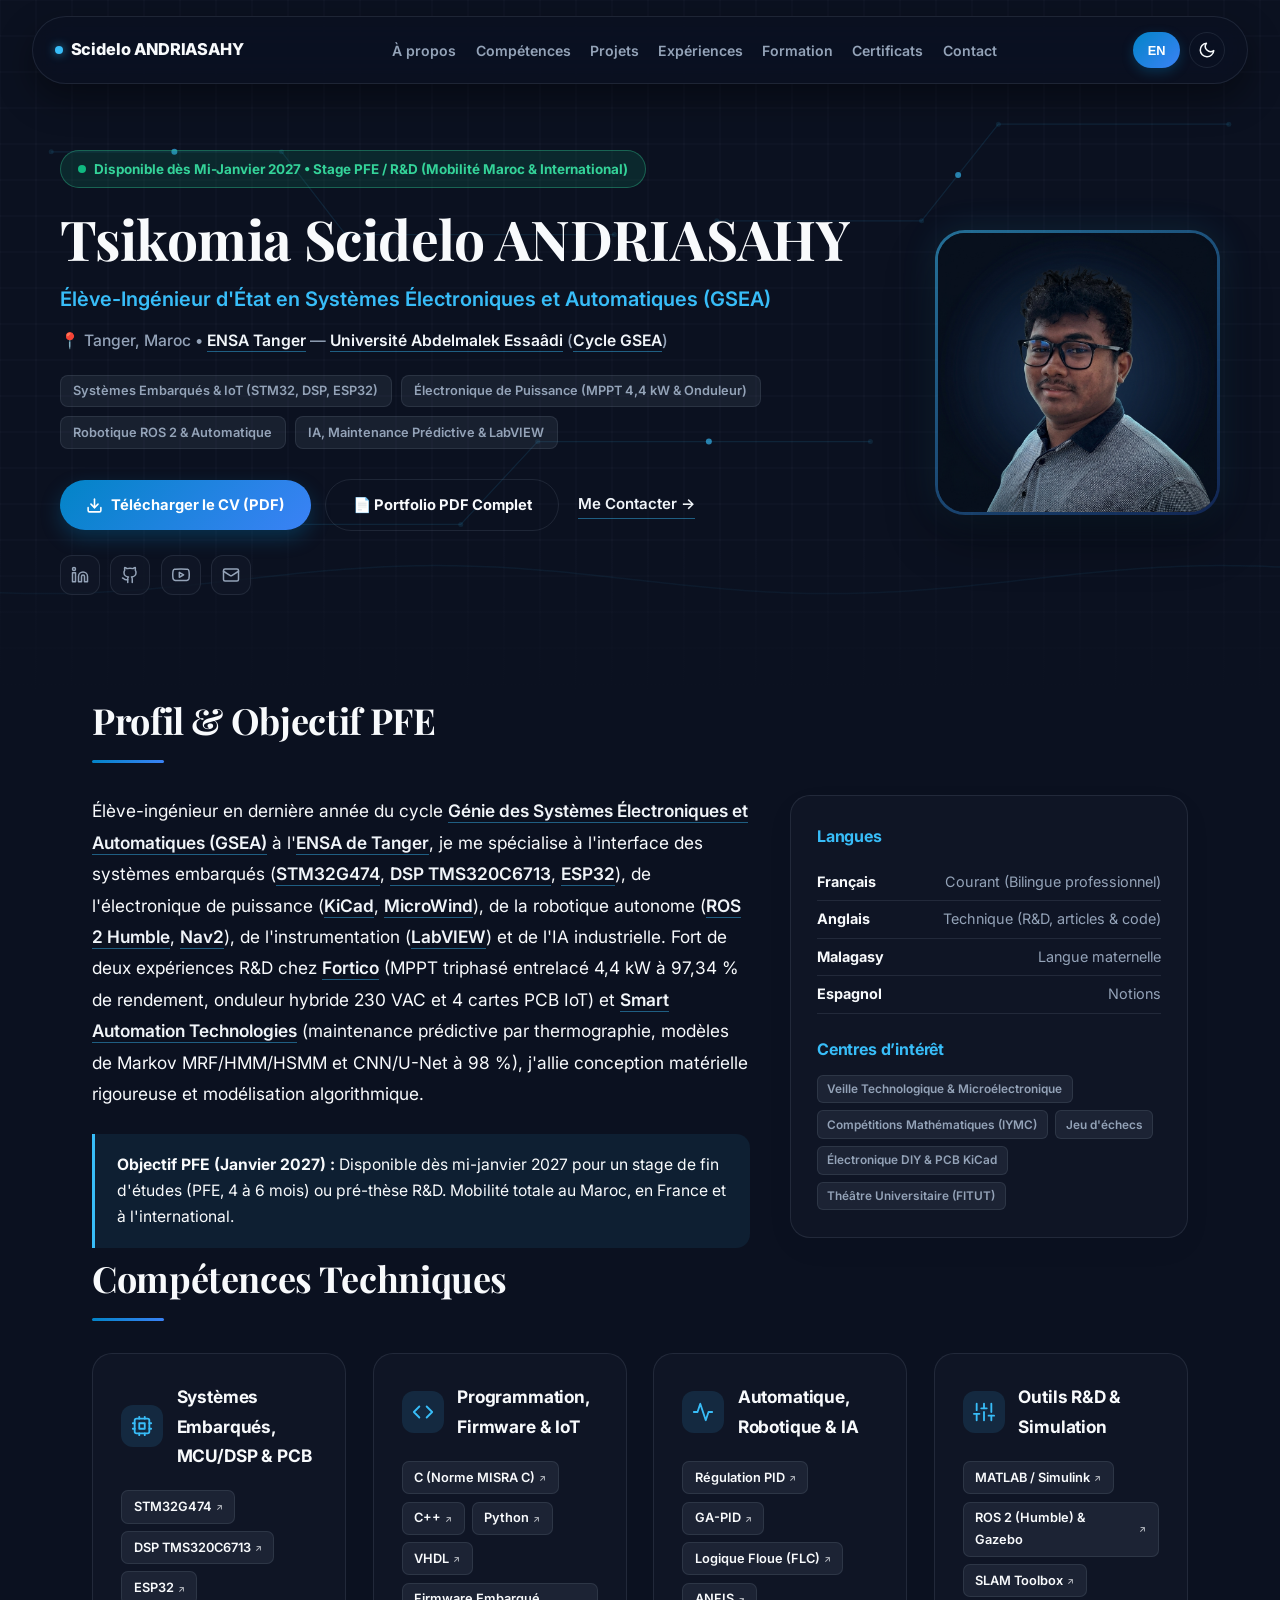
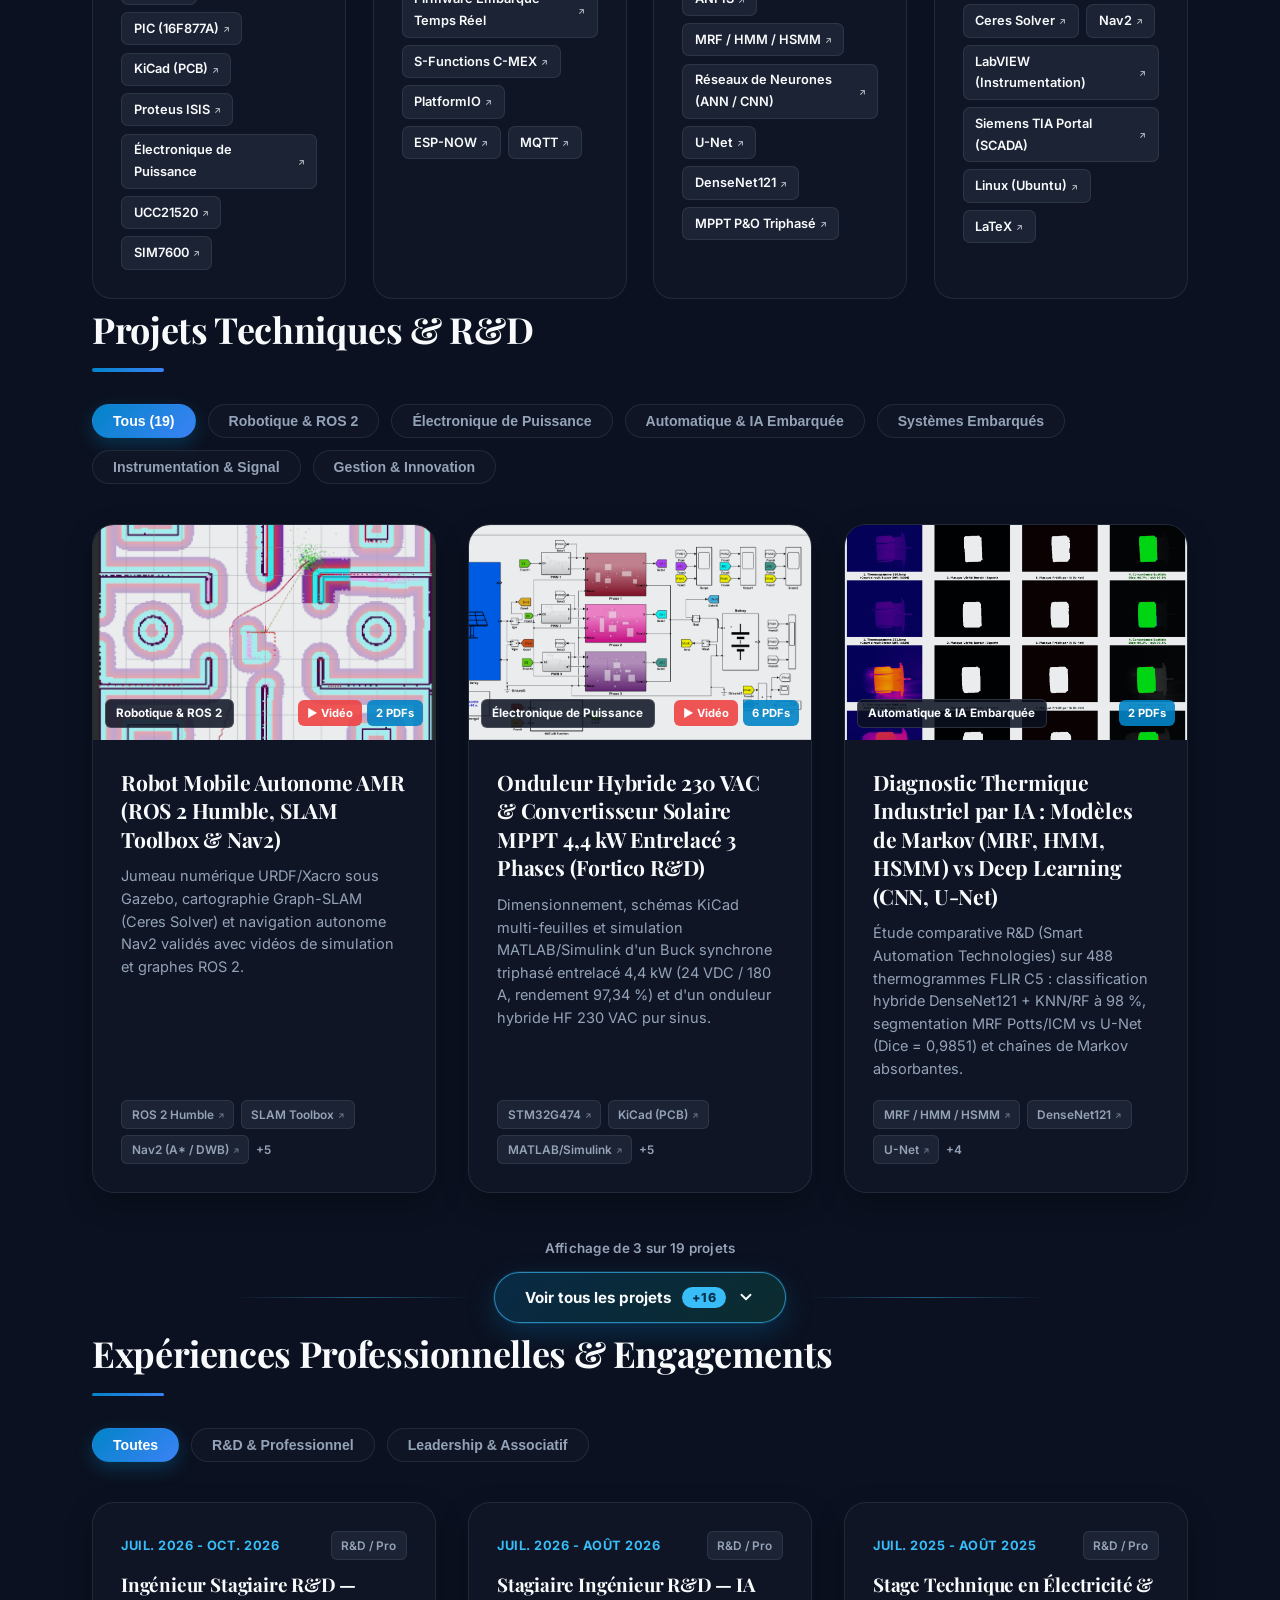
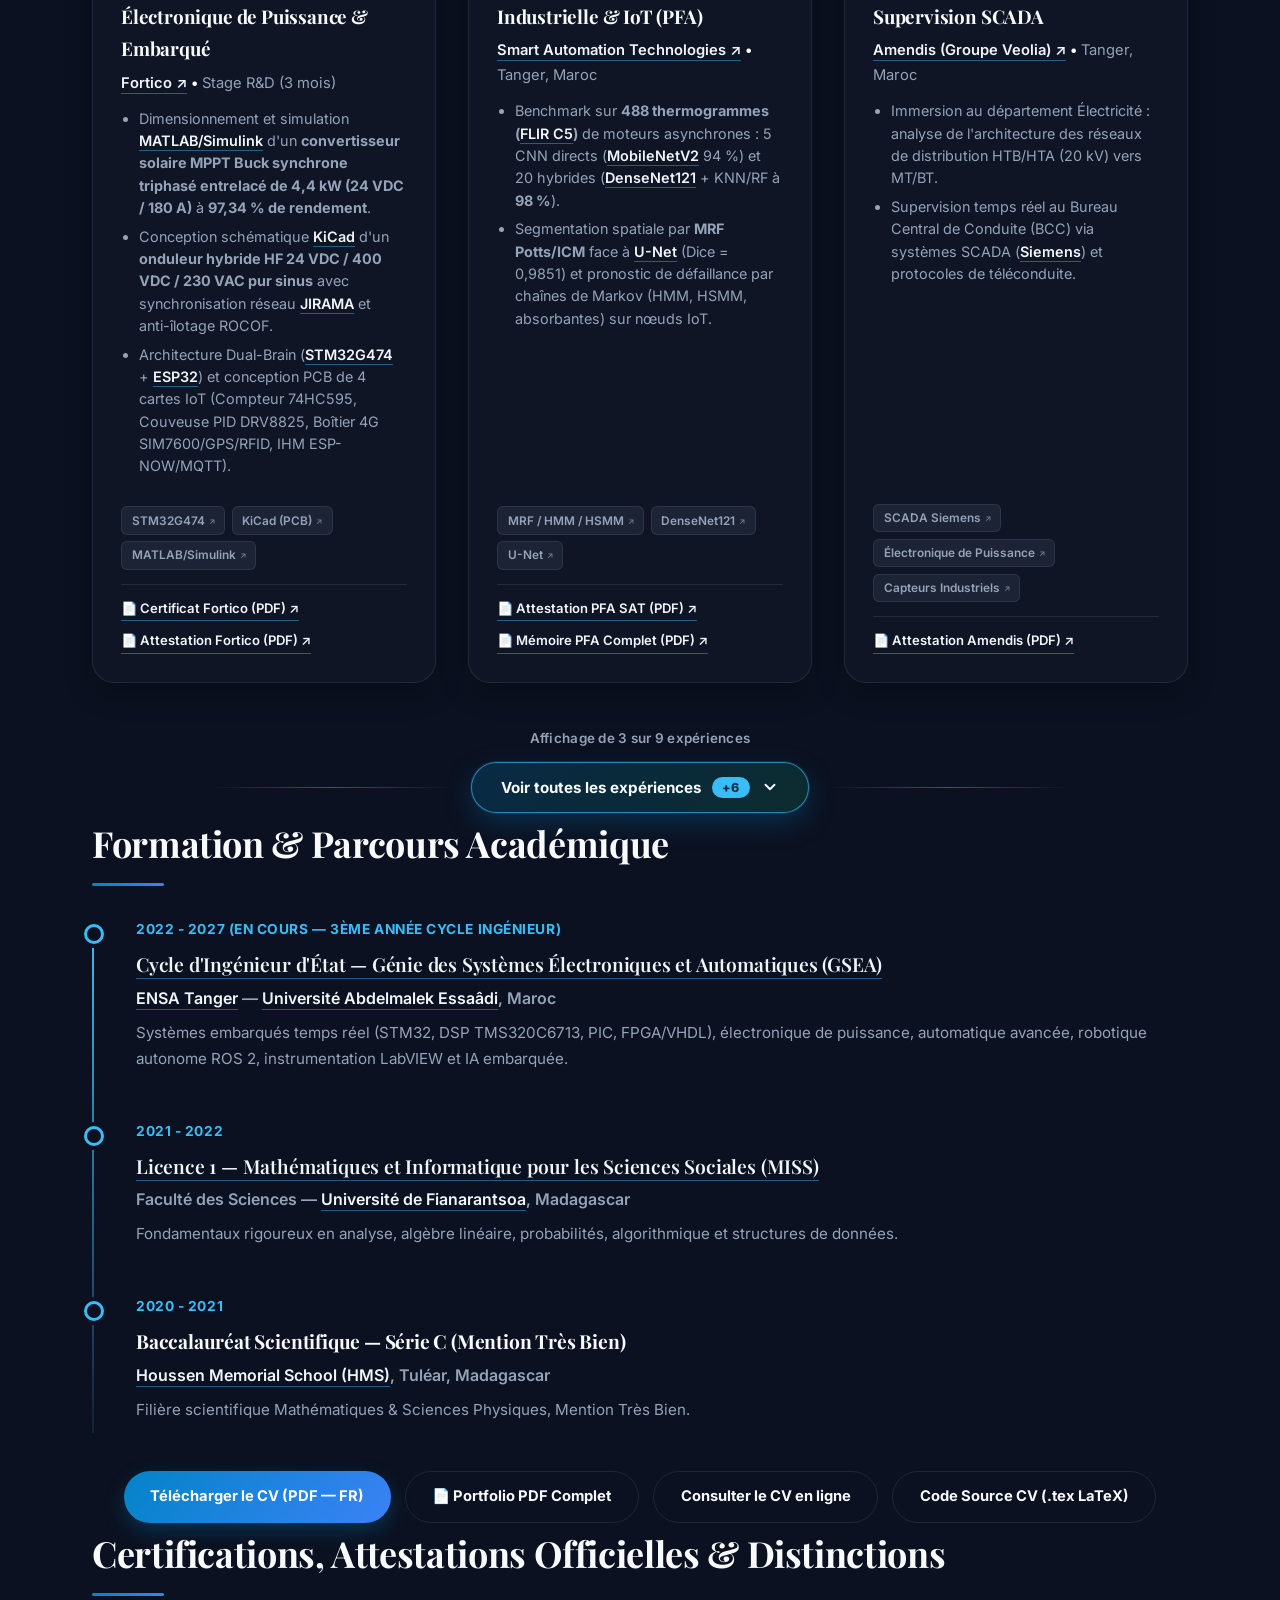
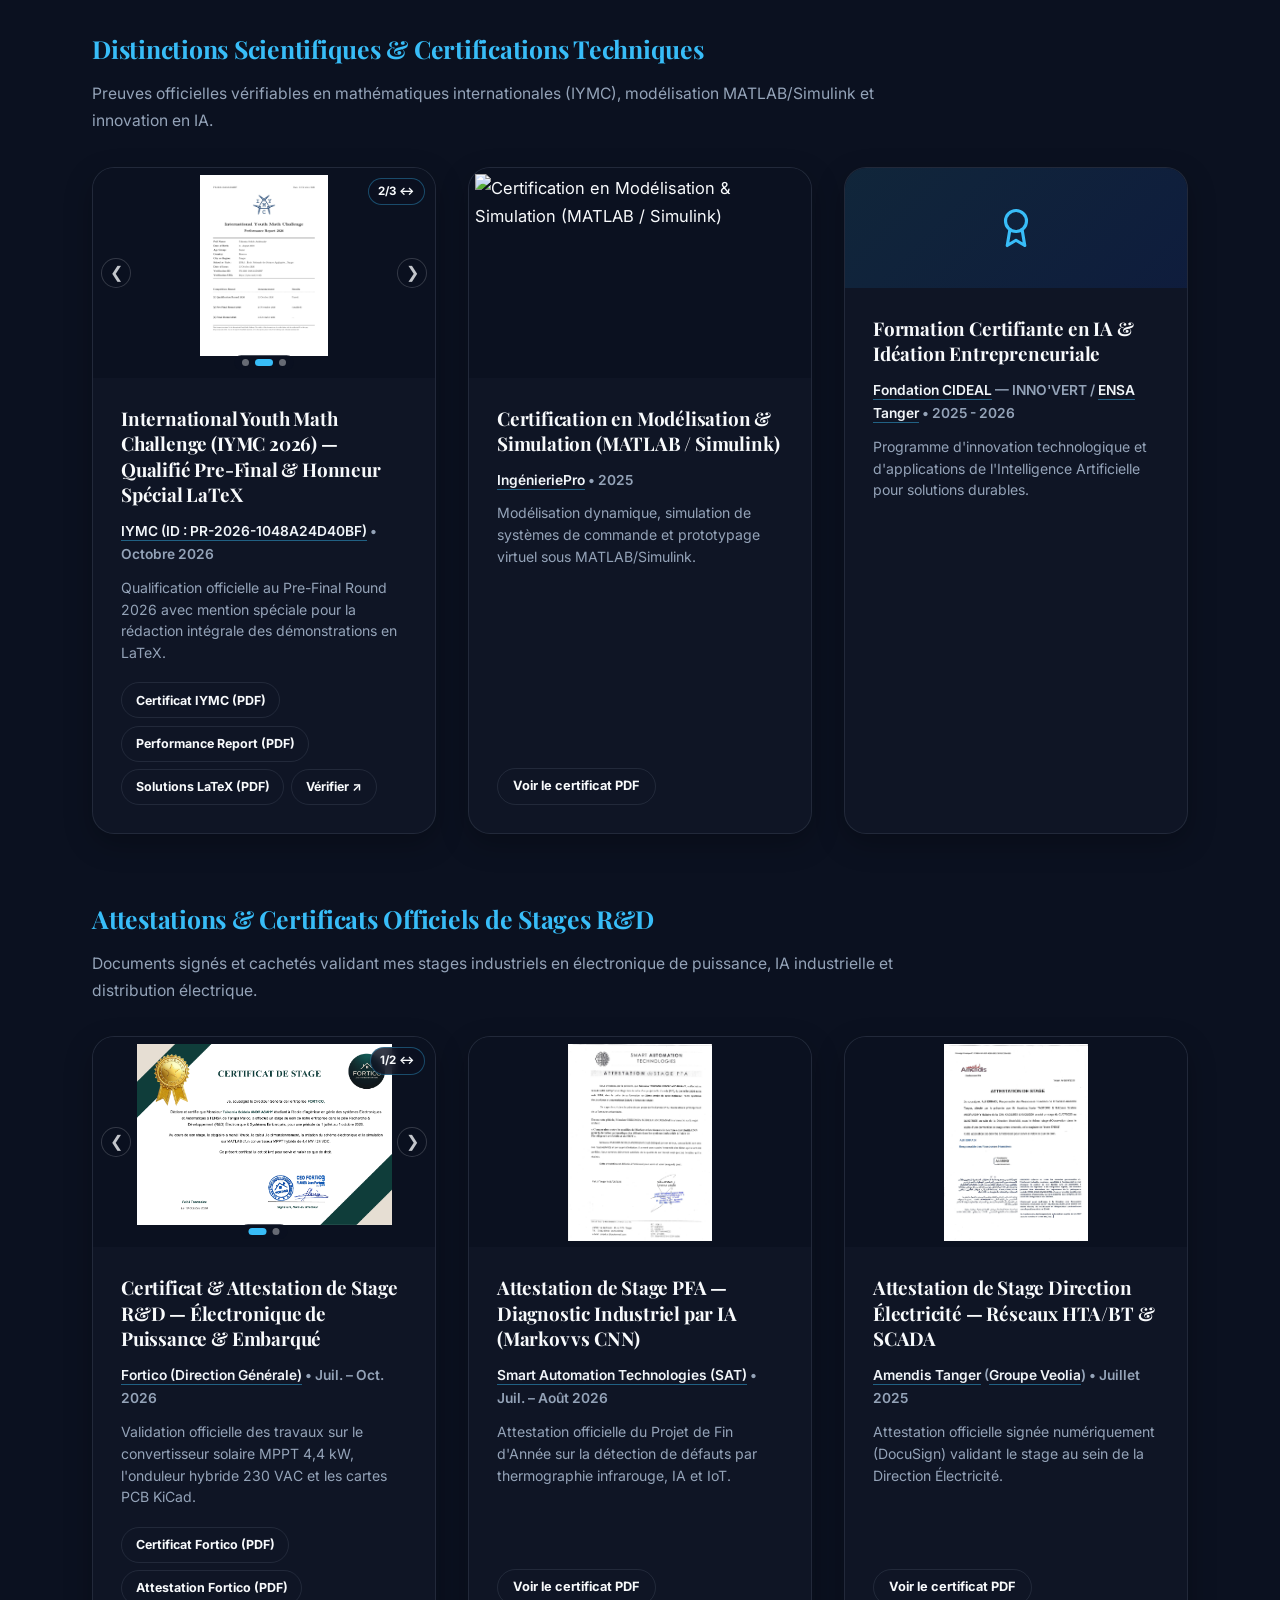
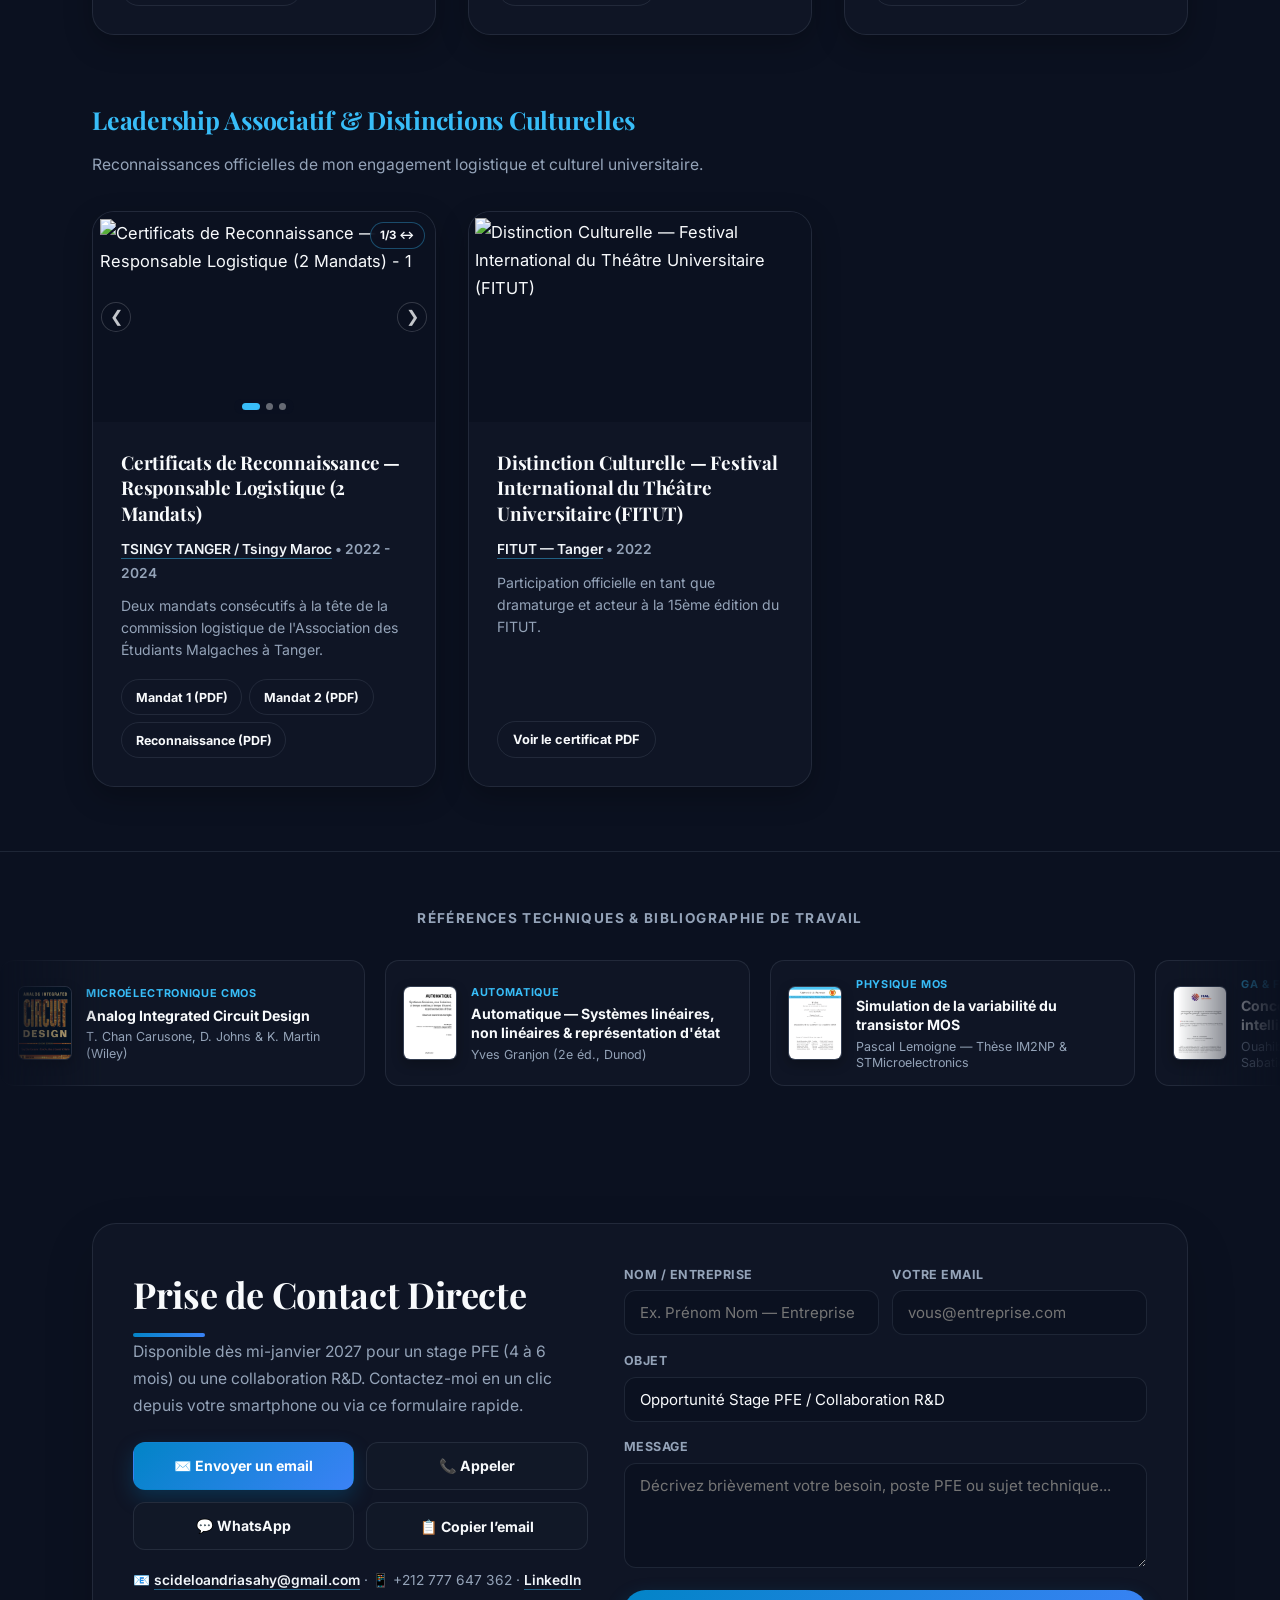
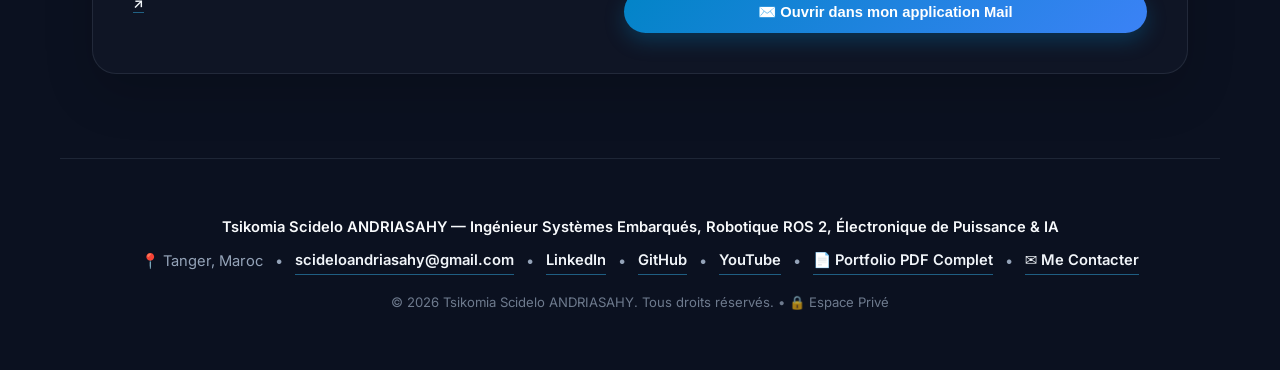
==== commit 4fcb8e37: "feat: add accessible aria-label/sr-only on social icons, mobile-friendly direct contact section (FR/" ====
--- a/index.html
+++ b/index.html
@@ -22,7 +22,7 @@
     <link rel="preconnect" href="https://fonts.gstatic.com" crossorigin>
     <link href="https://fonts.googleapis.com/css2?family=Fira+Code:wght@400;500&family=Inter:wght@400;500;600;700;800&family=Playfair+Display:wght@700;800&display=swap" rel="stylesheet">
 
-    <link rel="stylesheet" href="styles/main.css?v=20261120b">
+    <link rel="stylesheet" href="styles/main.css?v=20261120c">
 
     <script type="application/ld+json">
     {
@@ -53,6 +53,7 @@
                     <li><a href="#experience" id="nav-experience">Expériences</a></li>
                     <li><a href="#cv" id="nav-cv">Formation</a></li>
                     <li><a href="#certificates" id="nav-certificates">Certificats</a></li>
+                    <li><a href="#contact" id="nav-contact">Contact</a></li>
                 </ul>
                 <div class="nav-actions">
                     <button id="lang-toggle" class="lang-toggle" aria-label="Switch language">EN</button>
@@ -108,7 +109,7 @@
             <div class="timeline" id="education-timeline"></div>
             <div style="margin-top: 2.75rem; text-align: center; display: flex; justify-content: center; gap: 0.9rem; flex-wrap: wrap;">
                 <a href="assets/pdfs/CV_ANDRIASAHY_Tsikomia_Scidelo.pdf" class="btn" download id="download-cv-btn">Télécharger le CV (PDF — FR)</a>
-                <a href="assets/pdfs/CV_Detaille_ANDRIASAHY_FR.pdf" class="btn btn-outline" target="_blank" id="download-dossier-btn">📄 CV Détaillé Complet (PDF)</a>
+                <a href="assets/pdfs/CV_Detaille_ANDRIASAHY_FR.pdf" class="btn btn-outline" target="_blank" rel="noopener" id="download-dossier-btn">📄 Portfolio PDF Complet</a>
                 <a href="assets/pdfs/CV_ANDRIASAHY_Tsikomia_Scidelo.pdf" class="btn btn-outline" target="_blank" id="view-cv-btn">Consulter le CV en ligne</a>
                 <a href="assets/pdfs/CV_ANDRIASAHY_Tsikomia_Scidelo.tex" class="btn btn-outline" download id="download-tex-btn">Code Source CV (.tex LaTeX)</a>
             </div>
@@ -127,6 +128,11 @@
             <div class="marquee-viewport">
                 <div class="marquee-track" id="bibliography-marquee"></div>
             </div>
+        </section>
+
+        <!-- Accès direct au contact (Optimisé Smartphone & Recruteurs) -->
+        <section id="contact" class="container contact-section fade-in visible">
+            <div id="contact-section-inner"></div>
         </section>
     </main>
 
@@ -163,8 +169,8 @@
         <div class="lightbox-caption-bar" id="lightbox-actions"></div>
     </div>
 
-    <script src="data/content.js?v=20261120b"></script>
-    <script src="scripts/app.js?v=20261120b"></script>
+    <script src="data/content.js?v=20261120c"></script>
+    <script src="scripts/app.js?v=20261120c"></script>
     <!-- Cloudflare Web Analytics --><script defer src='https://static.cloudflareinsights.com/beacon.min.js' data-cf-beacon='{"token": "c7e51db804874defb2791c7cca849aa8"}'></script><!-- End Cloudflare Web Analytics -->
 </body>
 </html>
--- a/styles/main.css
+++ b/styles/main.css
@@ -1432,3 +1432,145 @@
     border-radius: 99px;
     background: var(--accent-cyan);
 }
+
+/* Screen-Reader Only Utility for Icon-Only Accessible Links */
+.sr-only {
+    position: absolute;
+    width: 1px;
+    height: 1px;
+    padding: 0;
+    margin: -1px;
+    overflow: hidden;
+    clip: rect(0, 0, 0, 0);
+    white-space: nowrap;
+    border: 0;
+}
+
+/* Direct Mobile-Friendly Contact Section */
+.contact-section {
+    padding: 72px 2rem 84px;
+}
+
+.contact-card {
+    background: var(--card-bg);
+    border: 1px solid var(--border-color);
+    border-radius: 24px;
+    padding: 2.5rem;
+    box-shadow: 0 20px 50px rgba(0, 0, 0, 0.16);
+}
+
+.contact-grid {
+    display: grid;
+    grid-template-columns: 1fr 1.15fr;
+    gap: 2.25rem;
+    align-items: start;
+}
+
+.contact-quick-actions {
+    display: grid;
+    grid-template-columns: repeat(2, minmax(0, 1fr));
+    gap: 0.75rem;
+    margin-top: 1.4rem;
+}
+
+.contact-action-btn {
+    display: inline-flex;
+    align-items: center;
+    justify-content: center;
+    gap: 0.5rem;
+    min-height: 46px;
+    padding: 0.7rem 1rem;
+    border-radius: 12px;
+    border: 1px solid var(--border-color);
+    background: var(--surface-bg);
+    color: var(--text-color);
+    font-family: 'Inter', sans-serif;
+    font-size: 0.88rem;
+    font-weight: 700;
+    text-decoration: none;
+    cursor: pointer;
+    transition: var(--transition);
+}
+
+.contact-action-btn:hover {
+    border-color: var(--accent-cyan);
+    color: var(--accent-cyan);
+    transform: translateY(-2px);
+}
+
+.contact-action-btn.primary {
+    background: var(--accent-gradient);
+    color: #ffffff;
+    border-color: transparent;
+    box-shadow: 0 8px 20px rgba(2, 132, 199, 0.25);
+}
+
+.contact-action-btn.primary:hover {
+    color: #ffffff;
+    box-shadow: 0 12px 26px rgba(56, 189, 248, 0.36);
+}
+
+.contact-form {
+    display: flex;
+    flex-direction: column;
+    gap: 0.9rem;
+}
+
+.contact-form-row {
+    display: grid;
+    grid-template-columns: 1fr 1fr;
+    gap: 0.85rem;
+}
+
+.contact-field label {
+    display: block;
+    font-size: 0.78rem;
+    font-weight: 700;
+    color: var(--text-muted);
+    margin-bottom: 0.35rem;
+    text-transform: uppercase;
+    letter-spacing: 0.04em;
+}
+
+.contact-field input,
+.contact-field textarea {
+    width: 100%;
+    padding: 0.75rem 0.95rem;
+    border-radius: 12px;
+    border: 1px solid var(--border-color);
+    background: var(--bg-color);
+    color: var(--text-color);
+    font-family: 'Inter', sans-serif;
+    font-size: 0.94rem;
+    transition: border-color 0.2s ease;
+}
+
+.contact-field input:focus,
+.contact-field textarea:focus {
+    outline: none;
+    border-color: var(--accent-cyan);
+}
+
+.contact-field textarea {
+    min-height: 105px;
+    resize: vertical;
+}
+
+.contact-feedback {
+    display: none;
+    padding: 0.8rem 1rem;
+    border-radius: 12px;
+    background: rgba(16, 185, 129, 0.14);
+    border: 1px solid rgba(16, 185, 129, 0.4);
+    color: #10b981;
+    font-size: 0.86rem;
+    font-weight: 600;
+}
+
+@media (max-width: 860px) {
+    .contact-section { padding: 52px 1.25rem 64px; }
+    .contact-card { padding: 1.5rem; }
+    .contact-grid { grid-template-columns: 1fr; gap: 1.75rem; }
+    .contact-form-row { grid-template-columns: 1fr; }
+    .contact-quick-actions { grid-template-columns: 1fr; }
+}
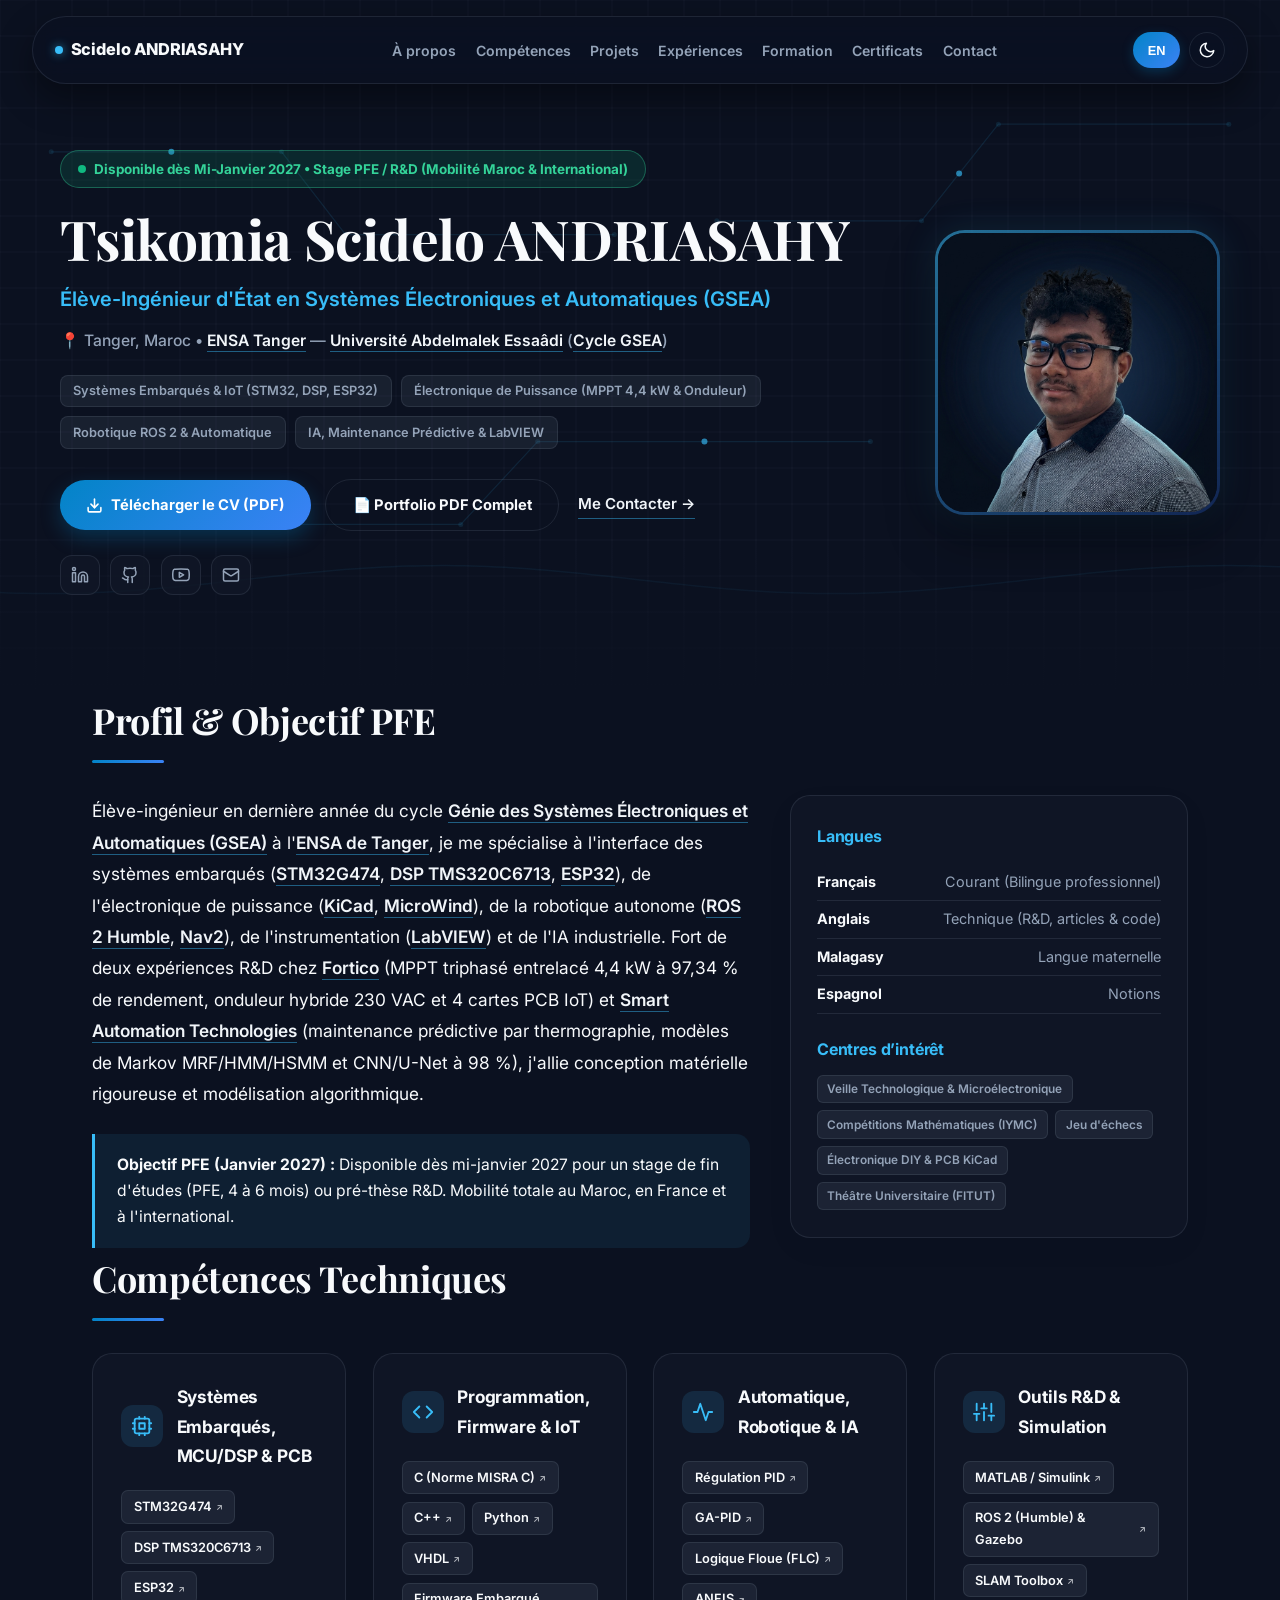
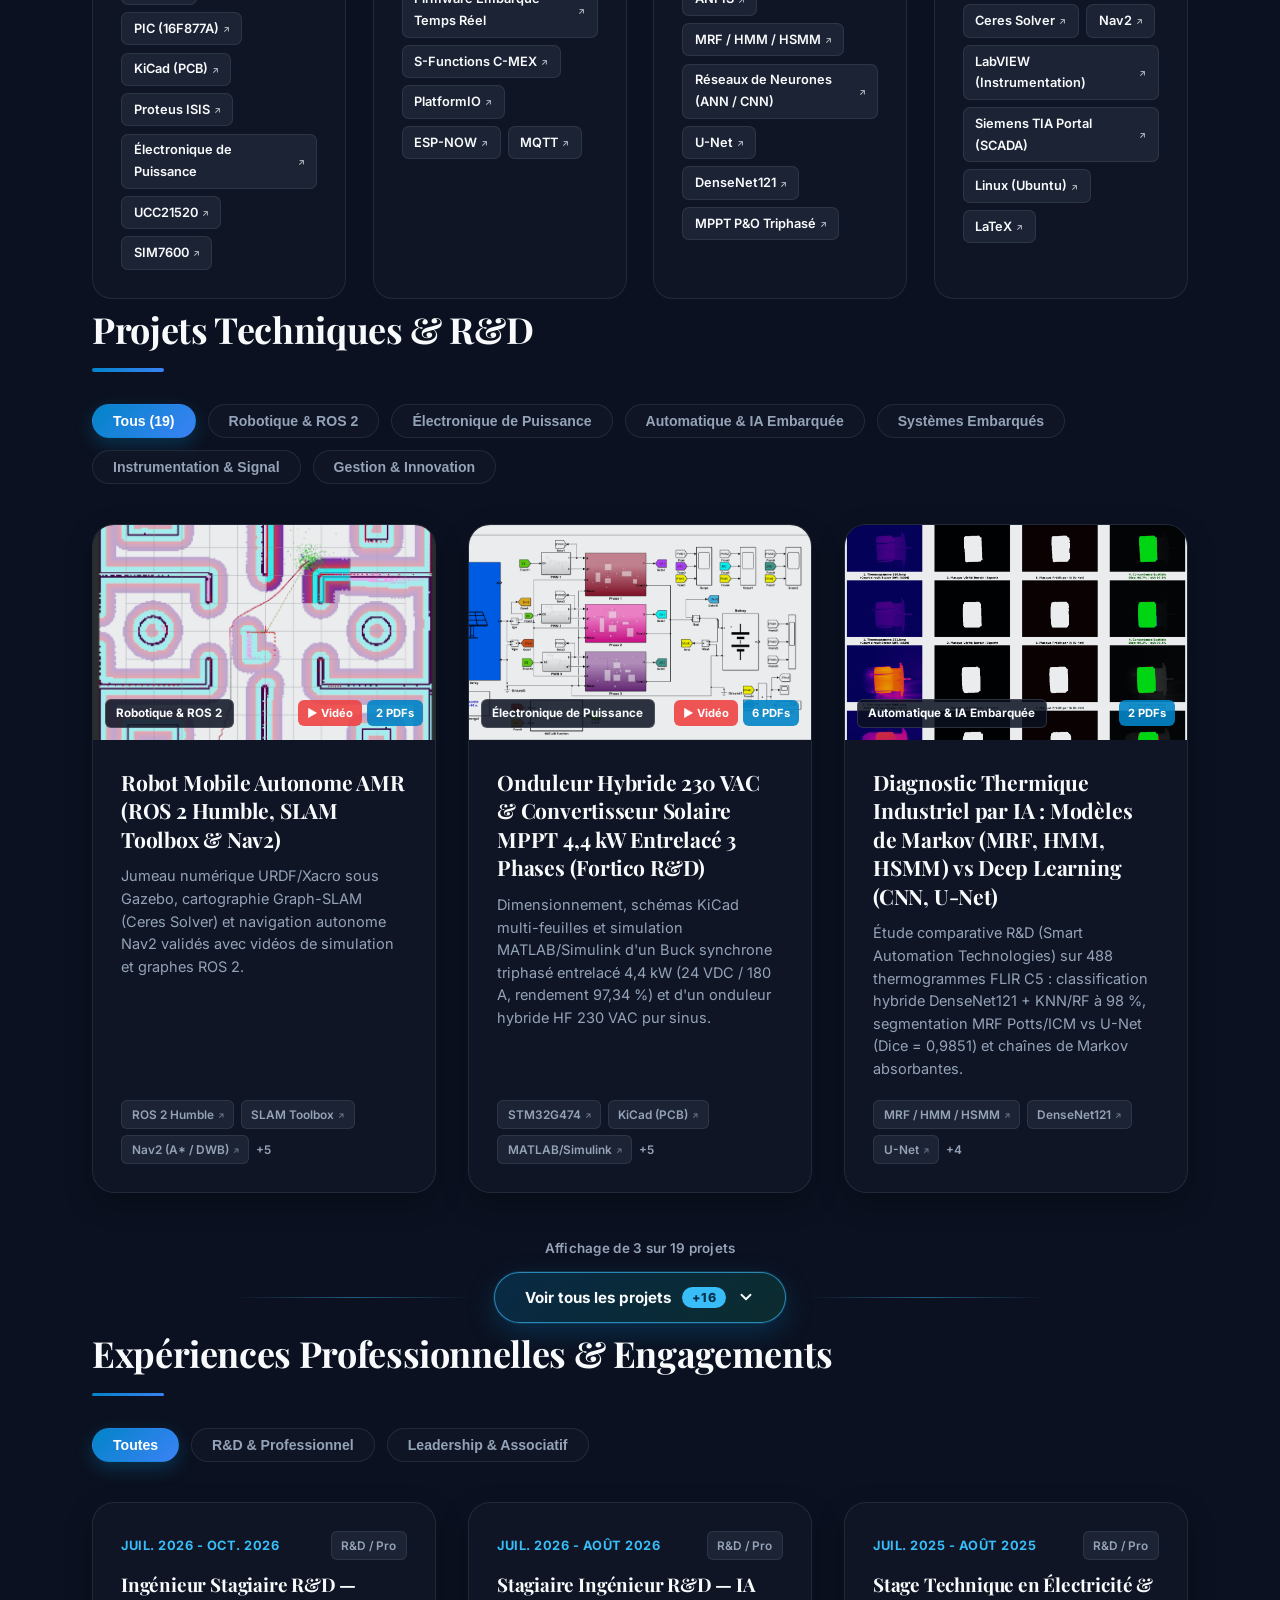
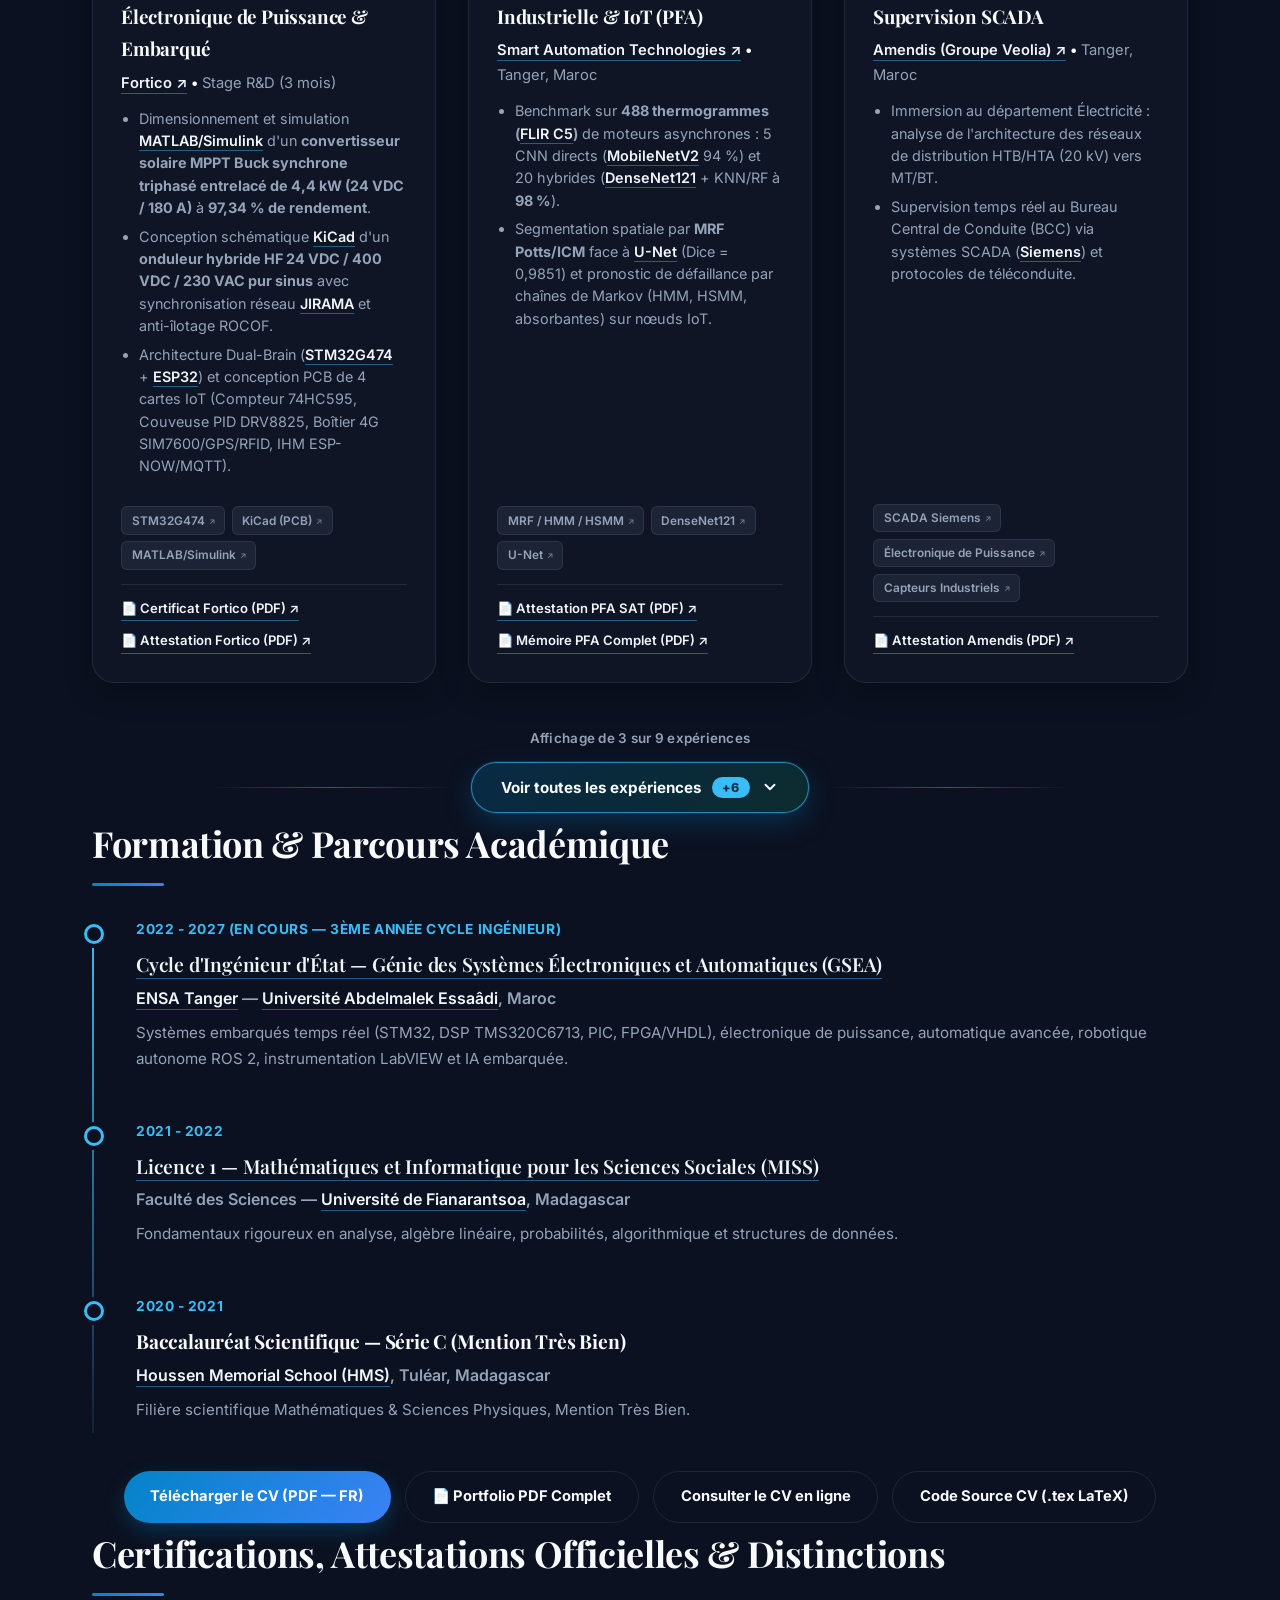
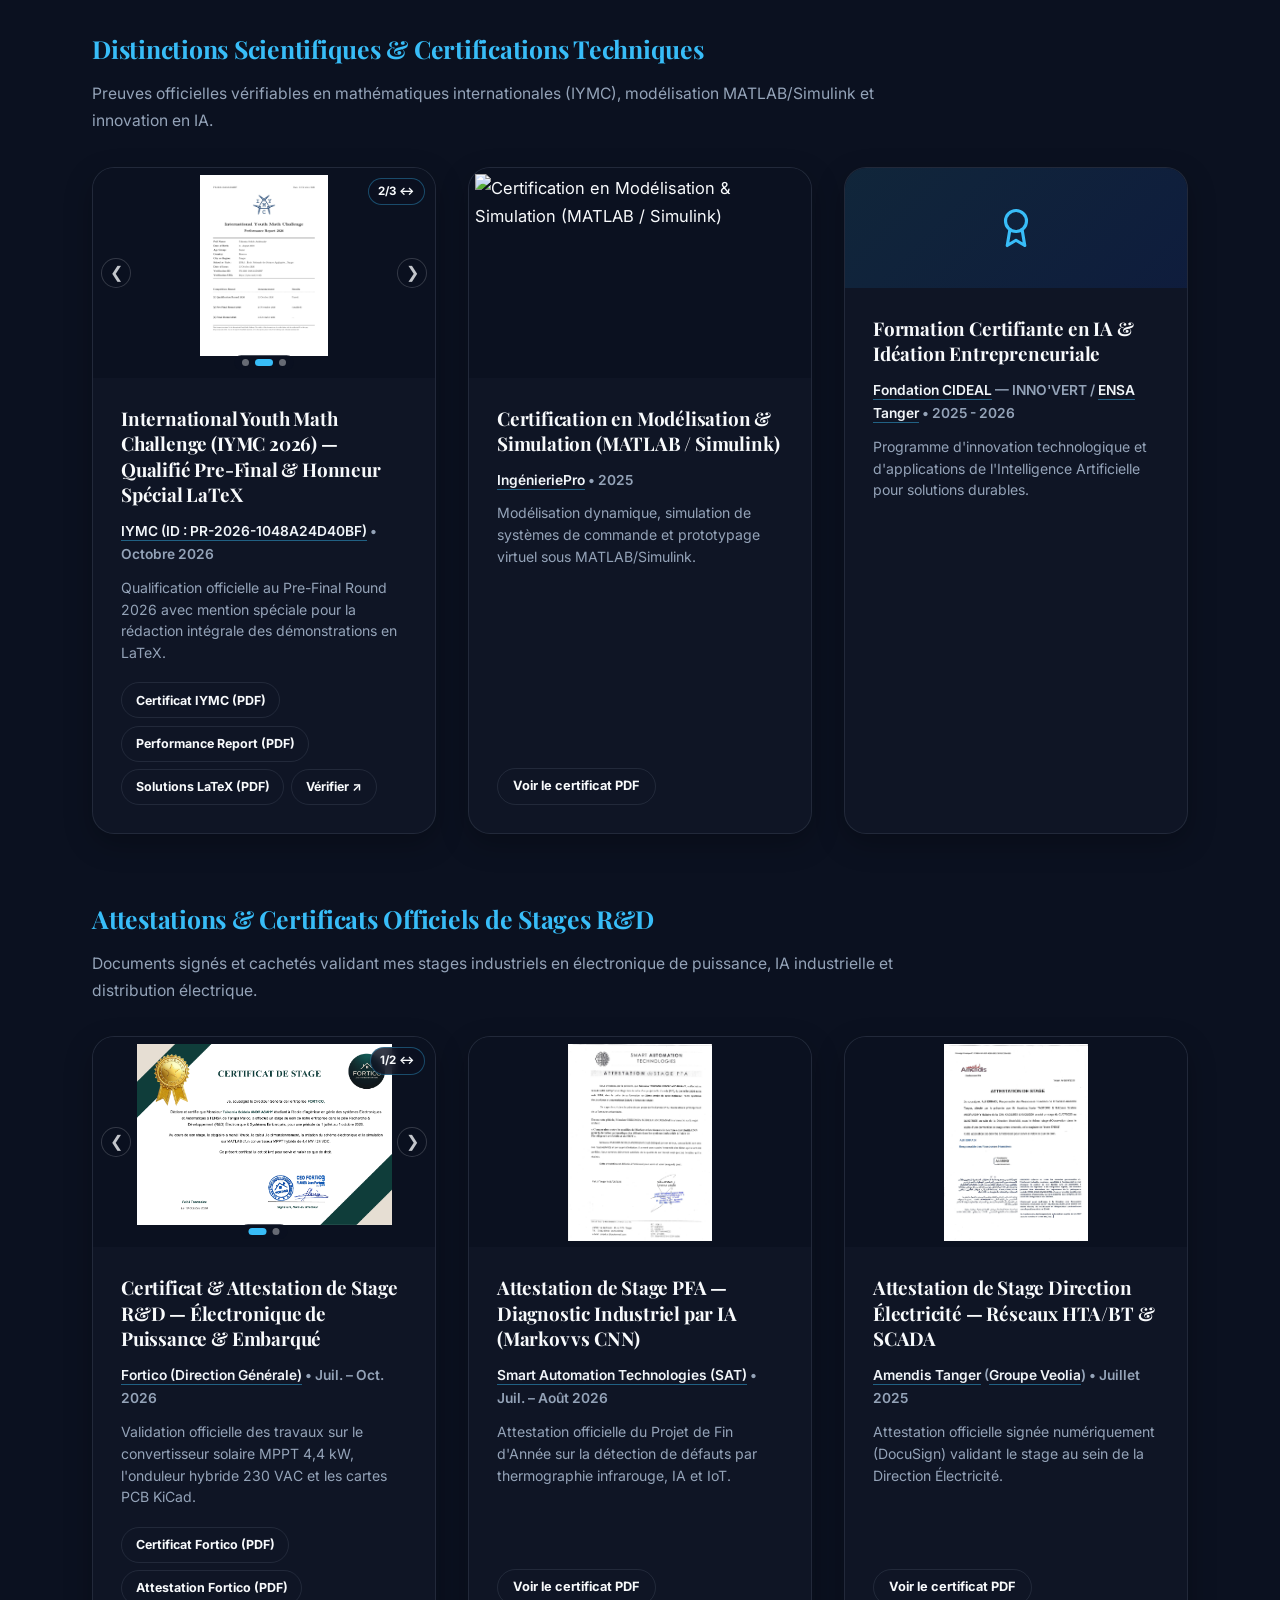
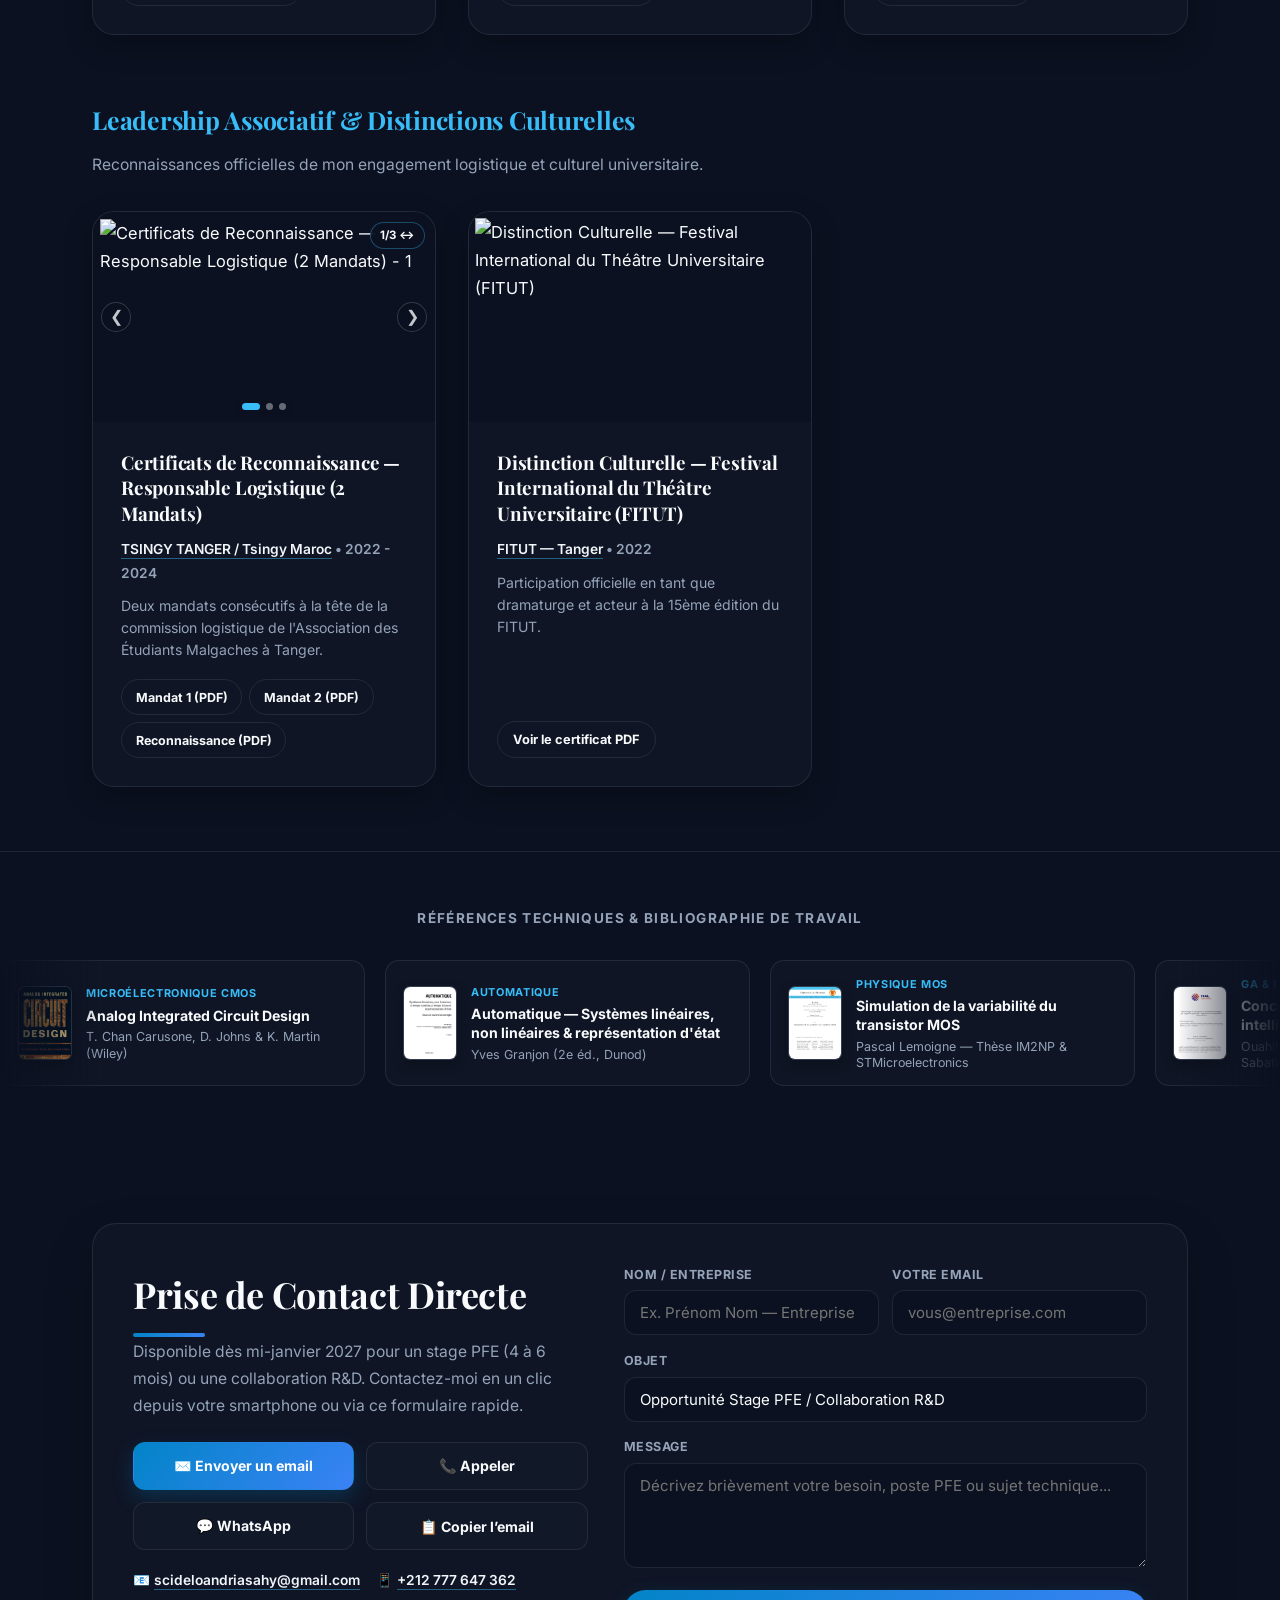
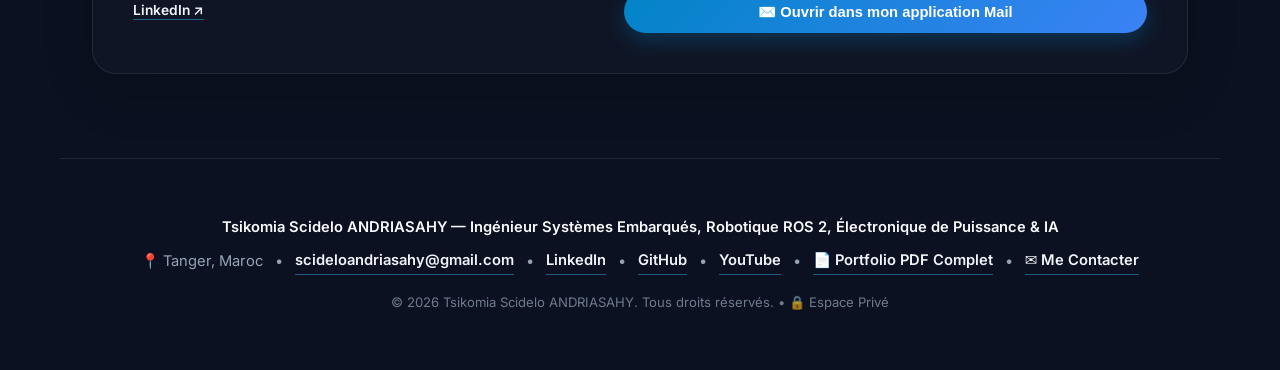
==== commit 1fd63a6b: "polish: prevent orphan emoji/arrow wrap in contact meta links & localize document.title in EN mode" ====
--- a/index.html
+++ b/index.html
@@ -169,8 +169,8 @@
         <div class="lightbox-caption-bar" id="lightbox-actions"></div>
     </div>
 
-    <script src="data/content.js?v=20261120c"></script>
-    <script src="scripts/app.js?v=20261120c"></script>
+    <script src="data/content.js?v=20261120d"></script>
+    <script src="scripts/app.js?v=20261120d"></script>
     <!-- Cloudflare Web Analytics --><script defer src='https://static.cloudflareinsights.com/beacon.min.js' data-cf-beacon='{"token": "c7e51db804874defb2791c7cca849aa8"}'></script><!-- End Cloudflare Web Analytics -->
 </body>
 </html>
